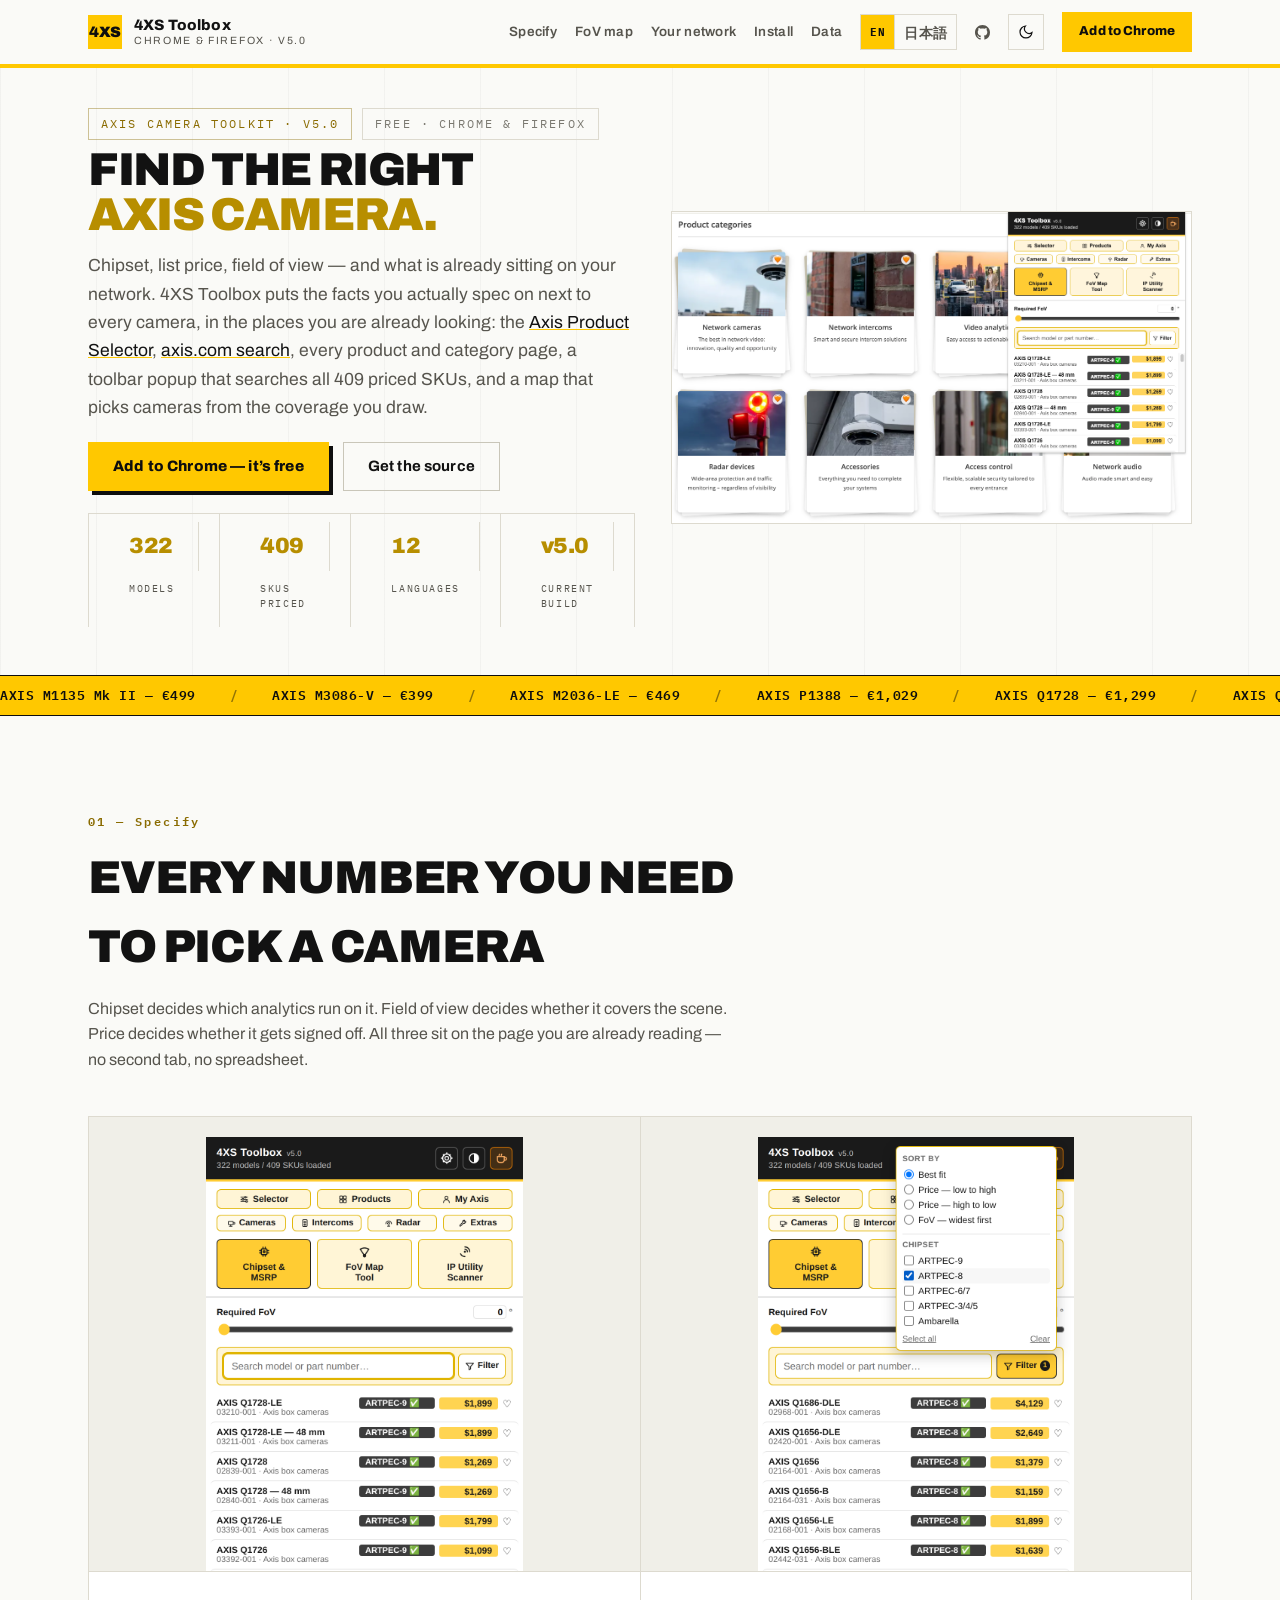
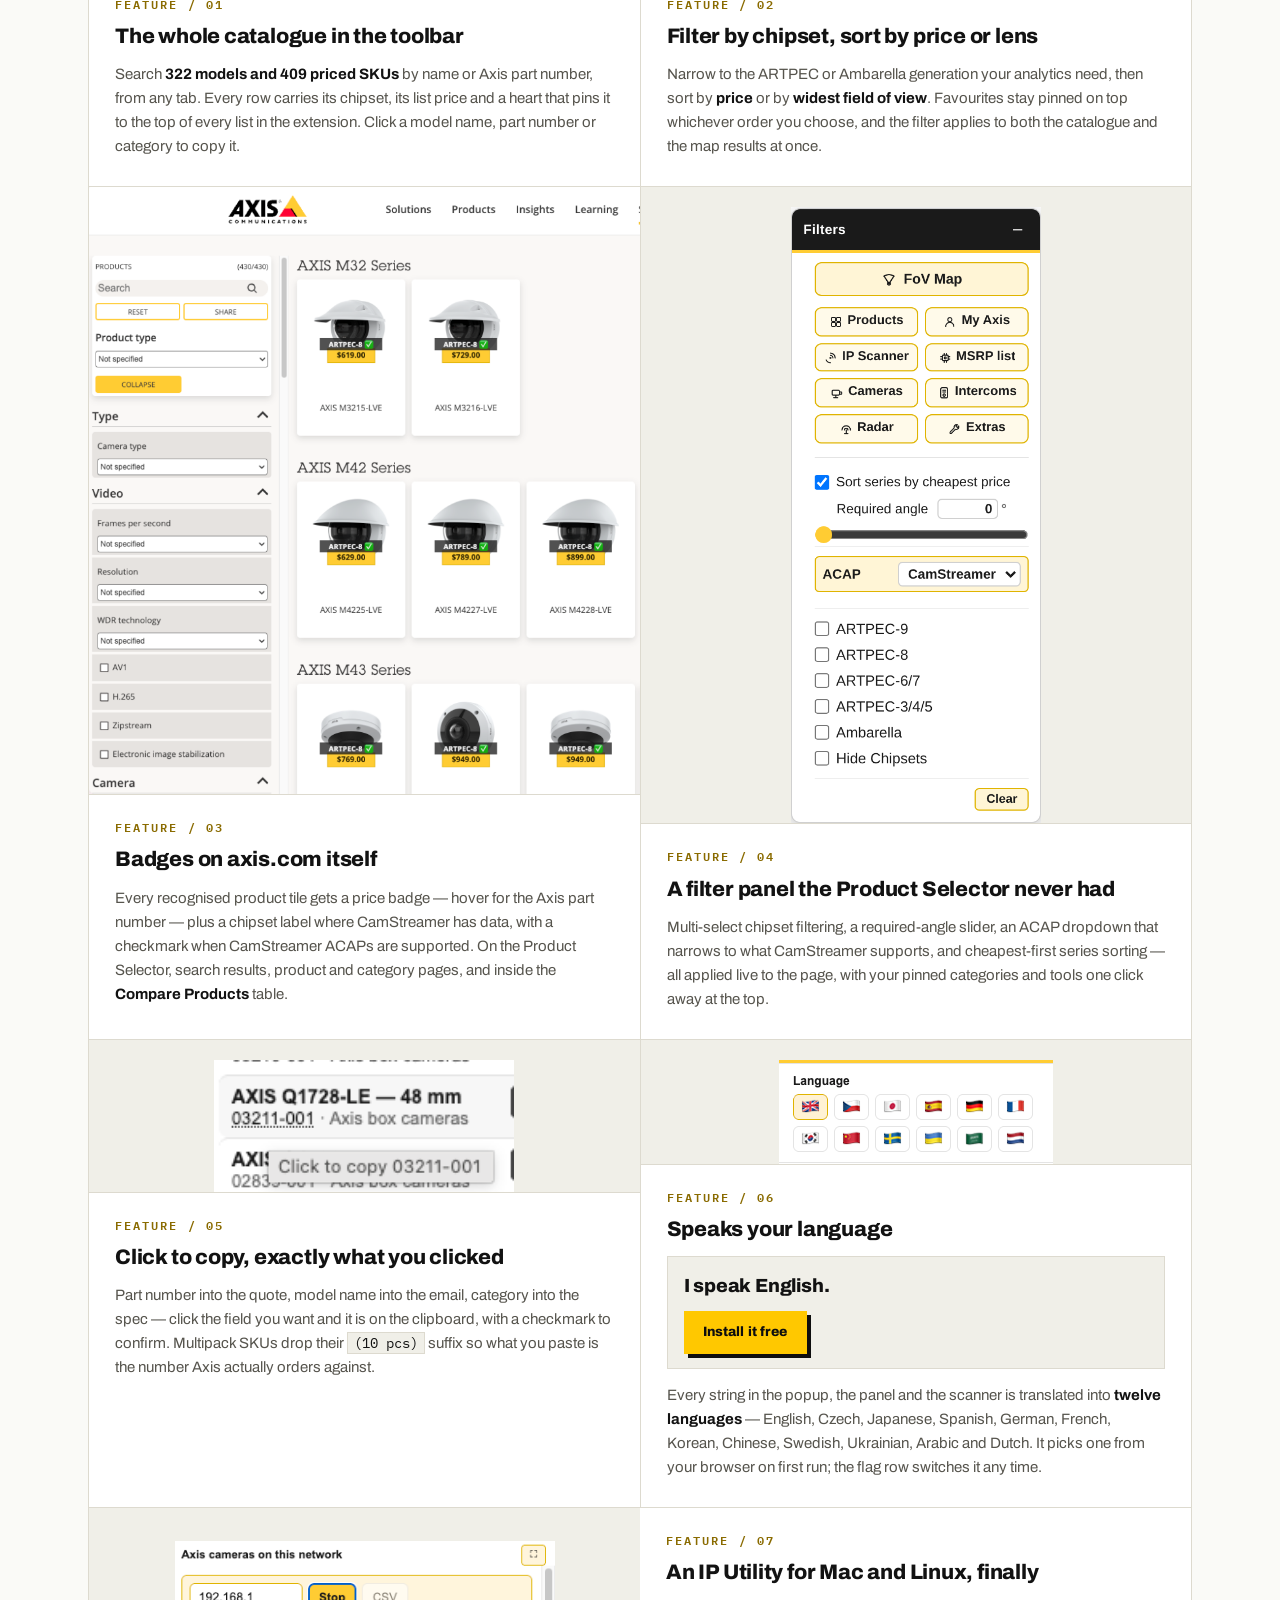
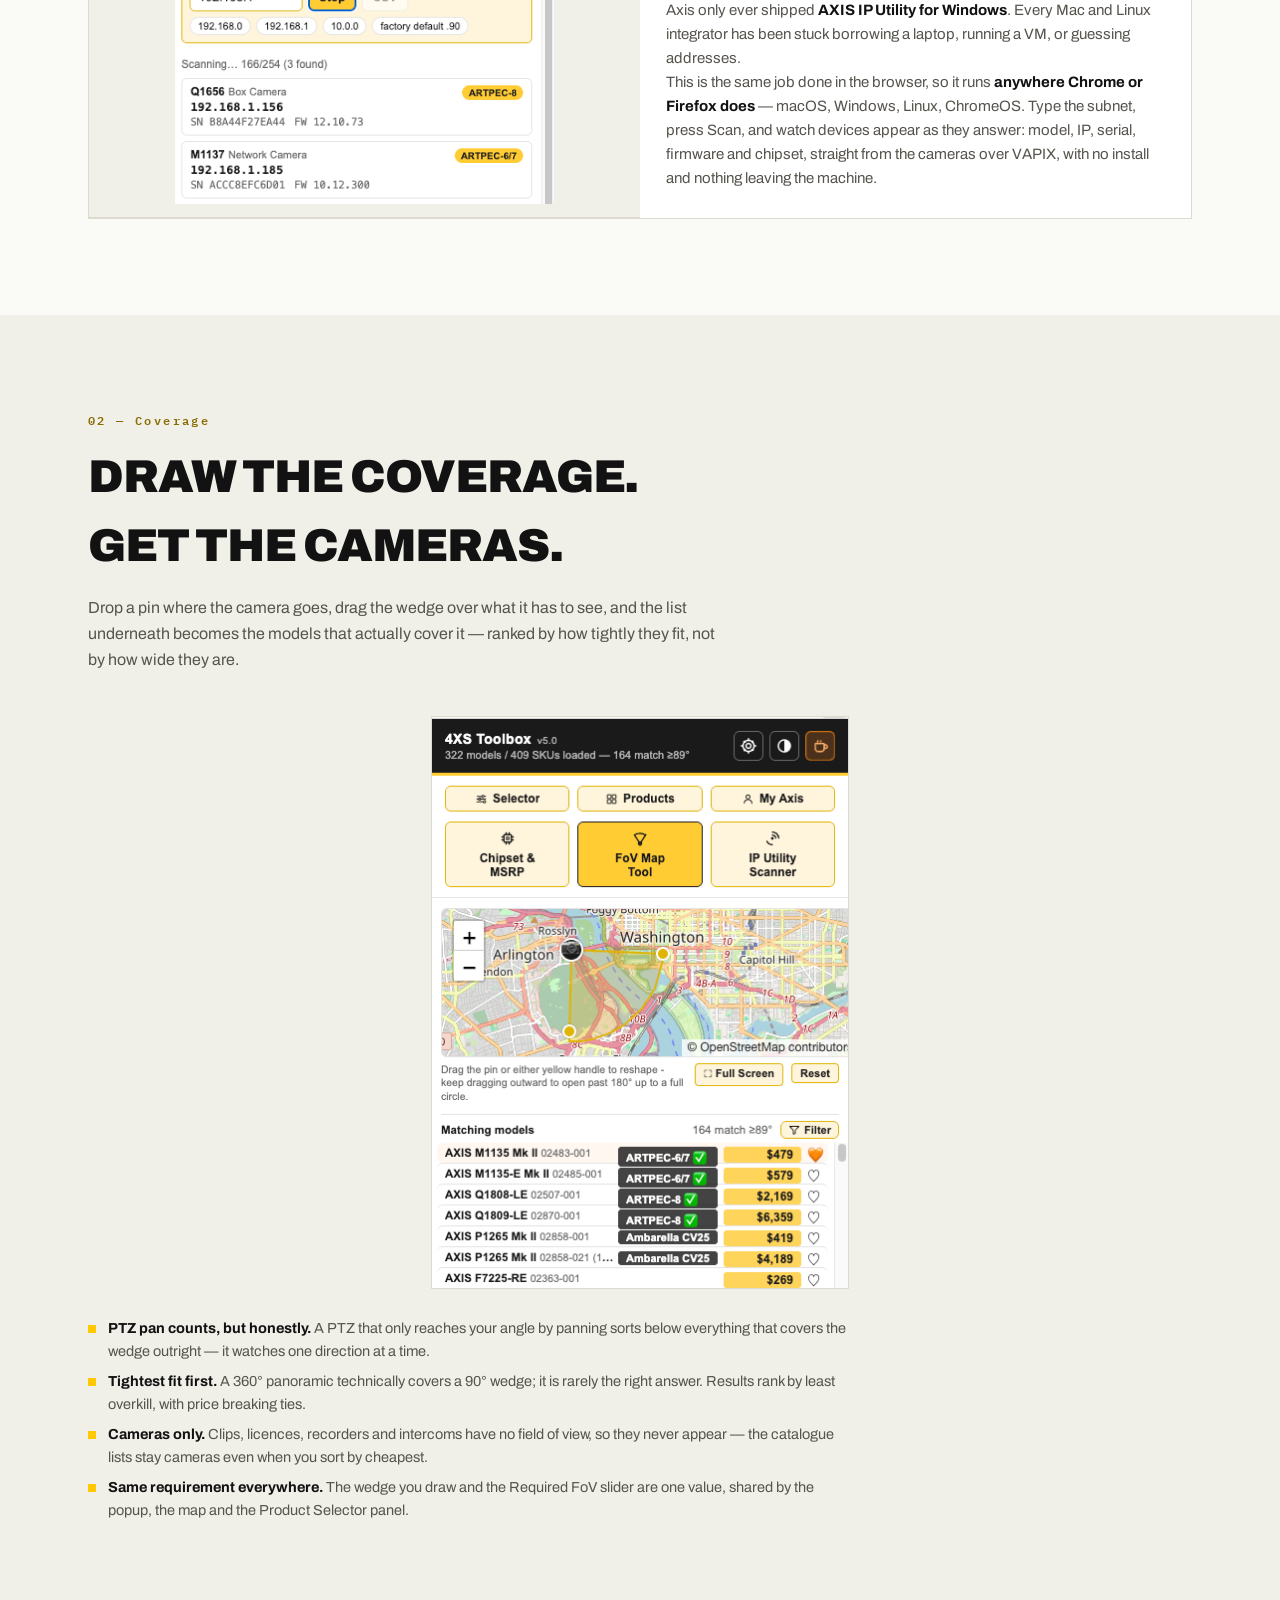
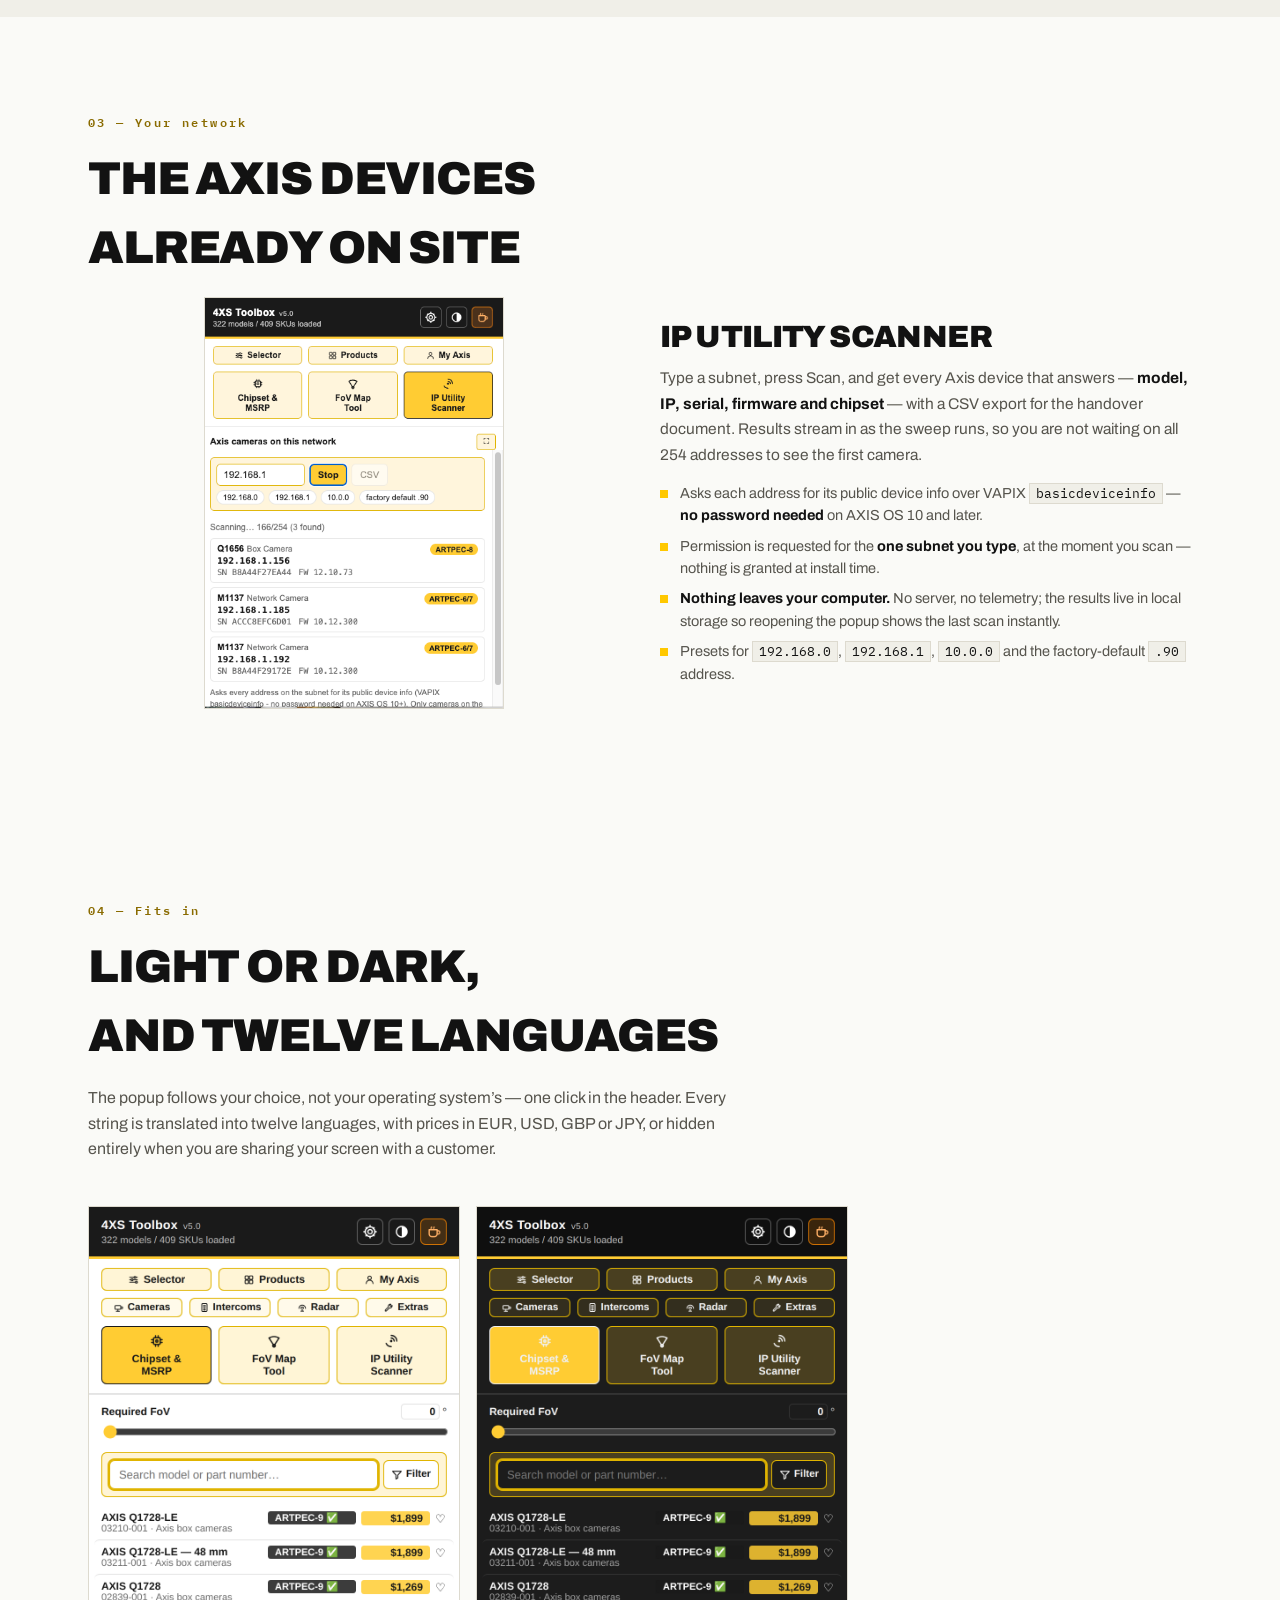
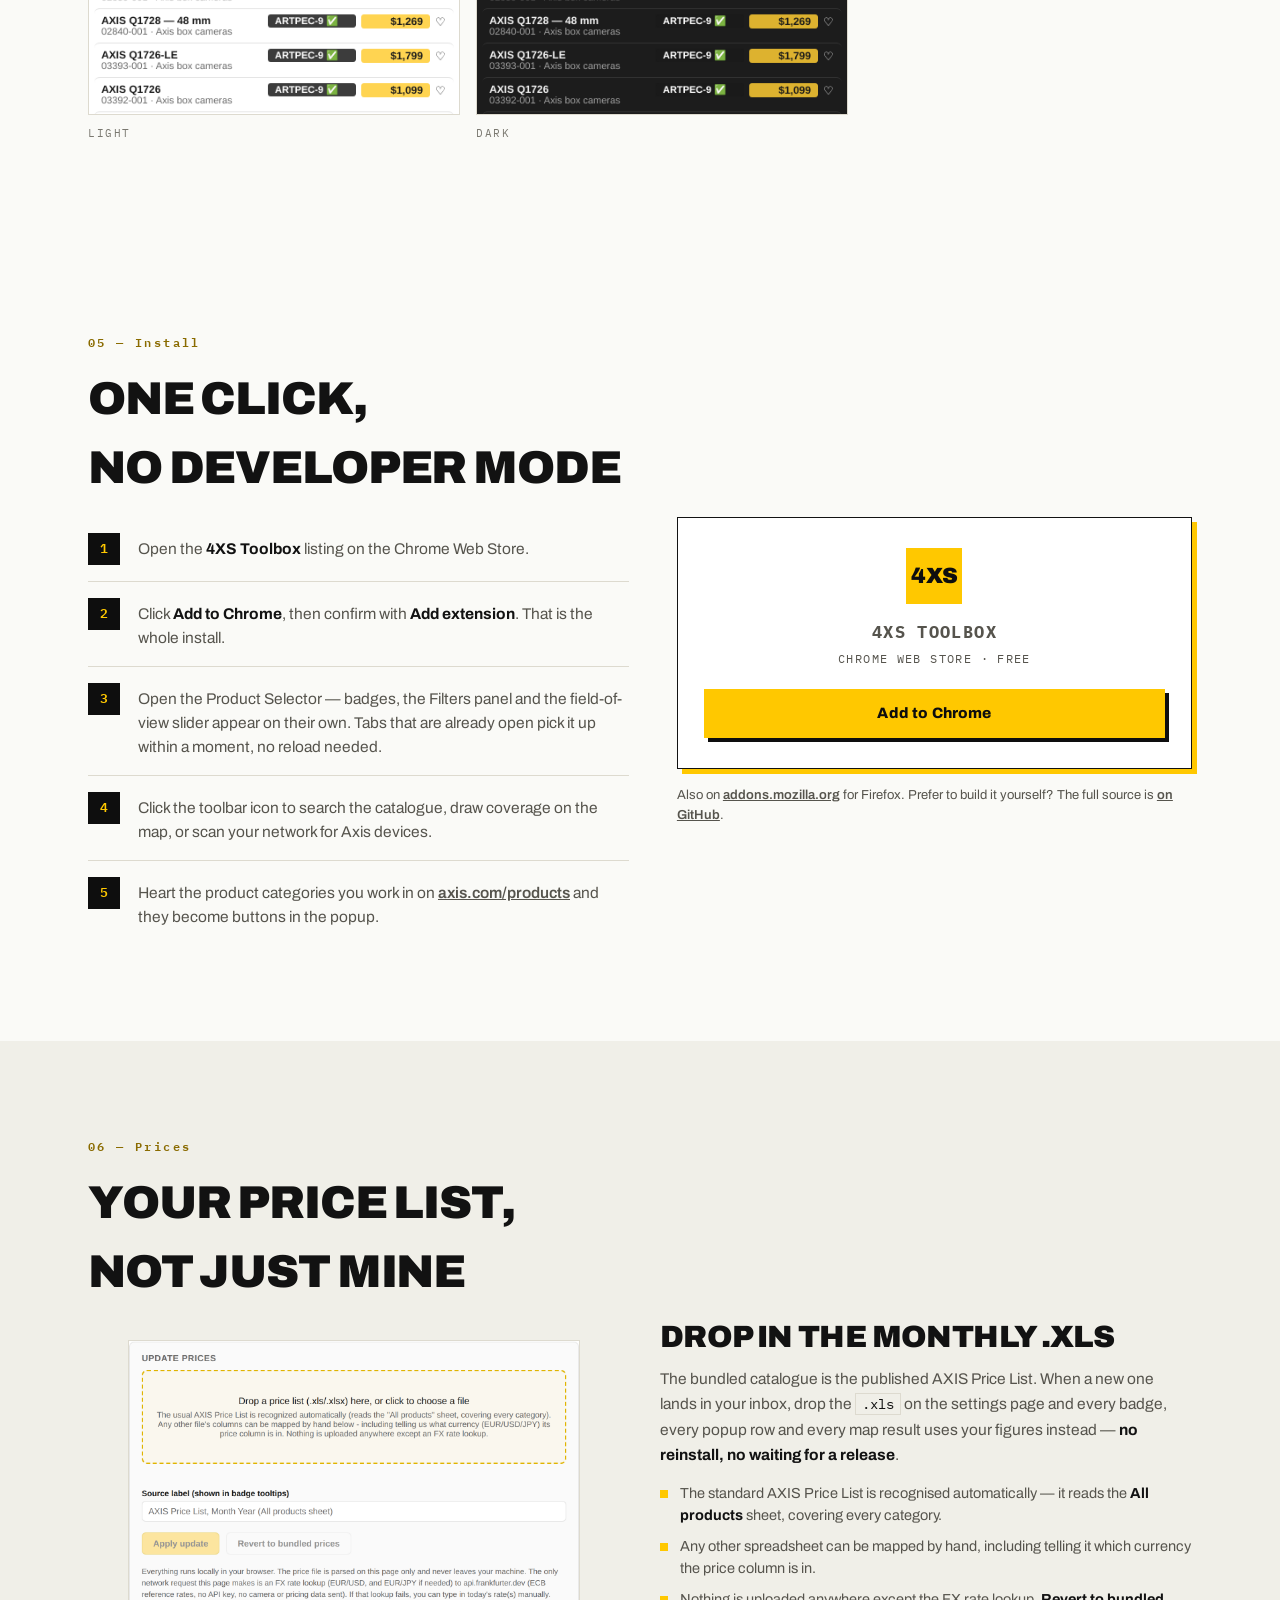
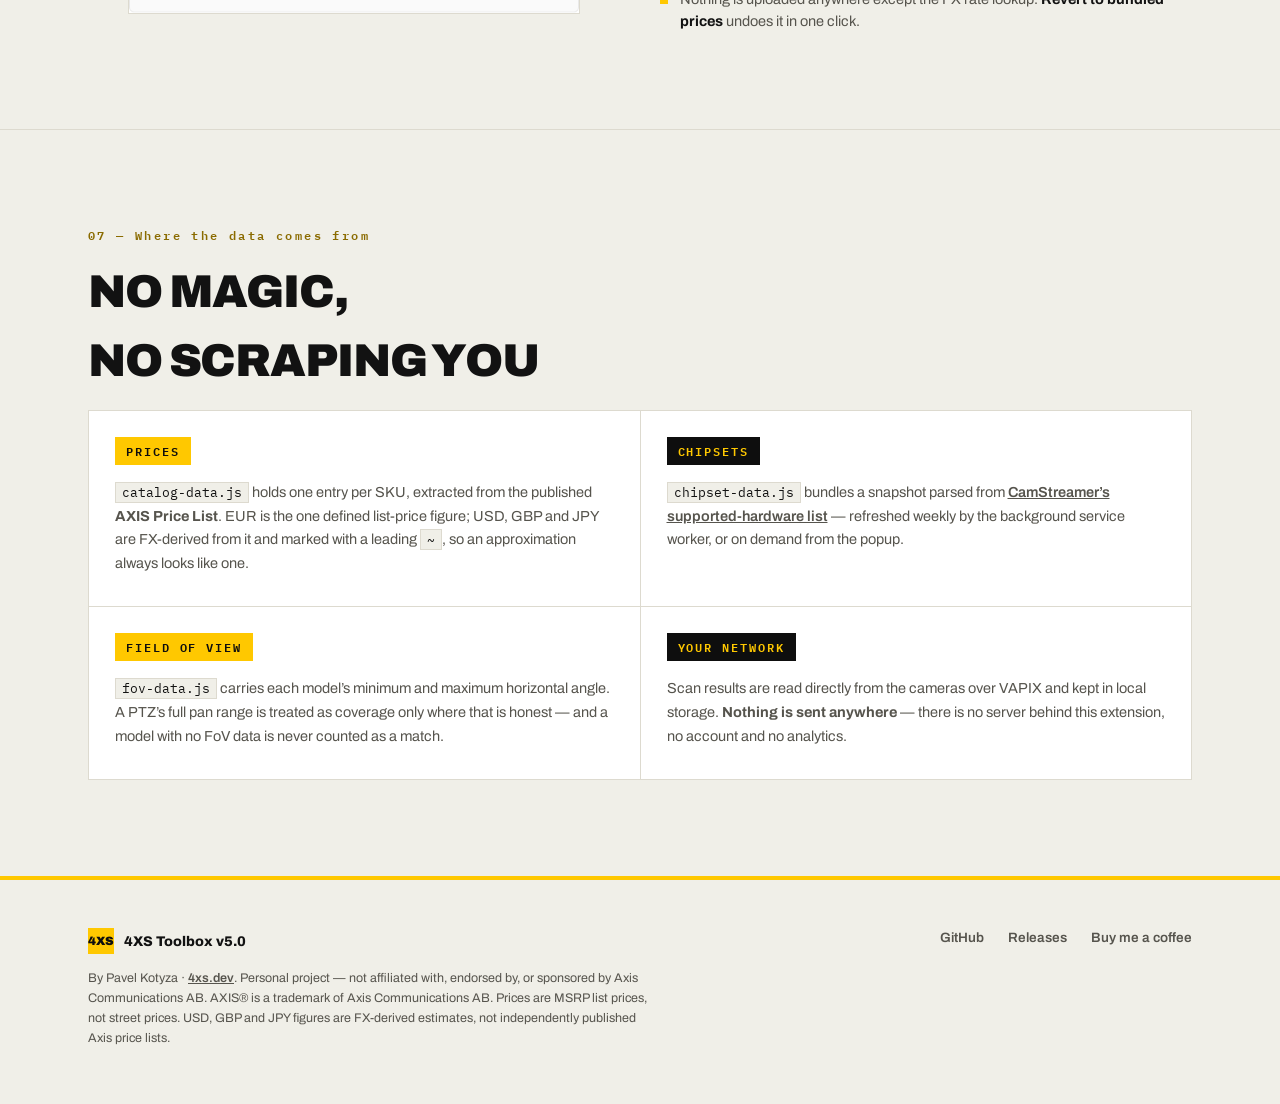
==== docs/index.html @ dfb36454 "4XS Toolbox v5.0 — extension source and GitHub Pages site Complete revamp; supersedes the Axis-MSRP-" ====
<!DOCTYPE html>
<html lang="en">
<head>
<meta charset="UTF-8">
<meta name="viewport" content="width=device-width, initial-scale=1.0">
<title>4XS Toolbox — find the right Axis camera</title>
<meta name="description" content="4XS Toolbox puts chipset, list price and field of view next to every Axis camera — on the Product Selector, axis.com search and product pages. Plus a map tool that picks cameras from the coverage you draw, a scanner that finds the Axis devices already on your network, and pinned shortcuts to the categories you work in. Chrome and Firefox, free.">
<link rel="alternate" hreflang="en" href="index.html">
<link rel="alternate" hreflang="ja" href="index.ja.html">
<script>
  // Applied synchronously, before first paint, so the page never flashes the
  // wrong theme on load. Mirrors the extension's own light/dark toggle:
  // remembers the visitor's choice, otherwise follows the OS preference.
  (function () {
    var KEY = "axis-overlay-docs-theme";
    var stored = null;
    try { stored = localStorage.getItem(KEY); } catch (e) {}
    var theme = stored || (window.matchMedia && window.matchMedia("(prefers-color-scheme: dark)").matches ? "dark" : "light");
    document.documentElement.setAttribute("data-theme", theme);
  })();
</script>
<link rel="preconnect" href="https://fonts.googleapis.com">
<link rel="preconnect" href="https://fonts.gstatic.com" crossorigin>
<link href="https://fonts.googleapis.com/css2?family=Archivo:wght@400;500;600;700;800;900&family=IBM+Plex+Mono:wght@400;500;600&display=swap" rel="stylesheet">
<style>
  :root {
    --yellow: #FFC800;
    --yellow-deep: #B78E00;
    --void-fixed: #0E0E0E; /* always-dark text/border for elements sitting directly on the yellow accent (brand mark, ticker, step numbers) - constant across both themes so the brand mark reads the same either way */

    /* Light theme (default) */
    --bg: #FAFAF7;
    --bg-alt: #F0EFE8;
    --surface: #FFFFFF;
    --ink: #121212;
    --mute: #56544D;
    --mute-2: #7A7870;
    --border: #DDDACF;
    --border-strong: #C9C6B9;
    --eyebrow: #8A6B00;
    --grid-tint: rgba(18, 18, 18, 0.035);
  }

  html[data-theme="dark"] {
    --bg: #0E0E0E;
    --bg-alt: #1A1A1A;
    --surface: #1E1E1E;
    --ink: #F4F3EE;
    --mute: #B9B8B2;
    --mute-2: #9B9B9B;
    --border: #2C2C2C;
    --border-strong: #454545;
    --eyebrow: #FFC800;
    --grid-tint: rgba(244, 243, 238, 0.045);
  }

  * { box-sizing: border-box; }
  html { scroll-behavior: smooth; }
  body {
    margin: 0;
    background: var(--bg);
    color: var(--ink);
    font-family: 'Archivo', Helvetica, Arial, sans-serif;
    -webkit-font-smoothing: antialiased;
    line-height: 1.5;
    transition: background 0.15s ease, color 0.15s ease;
  }
  a { color: inherit; }
  img { max-width: 100%; display: block; }
  code {
    font-family: 'IBM Plex Mono', monospace;
    background: var(--bg-alt);
    border: 1px solid var(--border);
    padding: 1px 6px;
    font-size: 0.9em;
    color: var(--ink);
  }
  ::selection { background: var(--yellow); color: var(--void-fixed); }
  .wrap { max-width: 1160px; margin: 0 auto; padding: 0 28px; }
  .mono { font-family: 'IBM Plex Mono', monospace; }

  /* ---------- Buttons ---------- */
  .btn {
    display: inline-flex; align-items: center; gap: 10px;
    text-decoration: none;
    font-weight: 800;
    font-size: 15px;
    padding: 12px 24px;
    letter-spacing: 0.01em;
    border: 1px solid transparent;
  }
  .btn svg { width: 16px; height: 16px; fill: currentColor; }
  .btn-primary { background: var(--yellow); color: var(--void-fixed); box-shadow: 4px 4px 0 var(--void-fixed); transition: transform 0.1s ease, box-shadow 0.1s ease; }
  .btn-primary:hover { transform: translate(2px, 2px); box-shadow: 2px 2px 0 var(--void-fixed); }
  .btn-ghost { background: transparent; color: var(--ink); border-color: var(--border-strong); font-weight: 700; }
  .btn-ghost:hover { border-color: var(--yellow); color: var(--yellow-deep); }
  html[data-theme="dark"] .btn-ghost:hover { color: var(--yellow); }
  .btn-nav { background: var(--yellow); color: var(--void-fixed); font-weight: 800; font-size: 13px; padding: 9px 16px; }
  .btn-nav:hover { background: #fff; }

  /* ---------- Theme toggle ---------- */
  .theme-toggle {
    width: 36px; height: 36px; flex: none;
    display: flex; align-items: center; justify-content: center;
    background: transparent; border: 1px solid var(--border); color: var(--ink);
    cursor: pointer; padding: 0;
  }
  .theme-toggle:hover { border-color: var(--yellow); color: var(--yellow-deep); }
  html[data-theme="dark"] .theme-toggle:hover { color: var(--yellow); }
  .theme-toggle svg { width: 16px; height: 16px; fill: none; stroke: currentColor; stroke-width: 1.8; }
  .theme-toggle .icon-sun { display: none; }
  .theme-toggle .icon-moon { display: block; }
  html[data-theme="dark"] .theme-toggle .icon-sun { display: block; }
  html[data-theme="dark"] .theme-toggle .icon-moon { display: none; }

  /* ---------- Language switch ---------- */
  .lang-switch {
    display: flex; align-items: center; flex: none;
    border: 1px solid var(--border);
    font-family: 'IBM Plex Mono', monospace;
    font-size: 11px; font-weight: 600; letter-spacing: 0.06em;
  }
  .lang-switch a, .lang-switch span {
    display: flex; align-items: center; justify-content: center;
    height: 34px; padding: 0 9px;
    text-decoration: none; color: var(--mute);
  }
  .lang-switch a:hover { color: var(--yellow-deep); }
  html[data-theme="dark"] .lang-switch a:hover { color: var(--yellow); }
  .lang-switch .is-current { background: var(--yellow); color: var(--void-fixed); font-weight: 700; }
  .lang-switch .lang-sep { padding: 0; width: 1px; height: 34px; background: var(--border); }

  /* ---------- Nav ---------- */
  header {
    position: sticky; top: 0; z-index: 60;
    background: var(--bg);
    border-bottom: 4px solid var(--yellow);
    transition: background 0.15s ease;
  }
  .nav-inner {
    height: 64px;
    display: flex; align-items: center; justify-content: space-between; gap: 20px;
  }
  .brand { display: flex; align-items: center; gap: 12px; text-decoration: none; }
  .brand-mark {
    width: 34px; height: 34px; flex: none;
    background: var(--yellow);
    display: flex; align-items: center; justify-content: center;
    font-weight: 900; font-size: 15px; color: var(--void-fixed); letter-spacing: -0.02em;
  }
  .brand-text { display: flex; flex-direction: column; line-height: 1.15; }
  .brand-text .t1 { color: var(--ink); font-weight: 800; font-size: 15px; letter-spacing: 0.01em; }
  .brand-text .t2 { color: var(--mute); font-size: 10.5px; letter-spacing: 0.16em; text-transform: uppercase; }
  .nav-links { display: flex; align-items: center; gap: 18px; }
  .nav-links a:not(.btn-nav) { color: var(--mute); text-decoration: none; font-size: 13.5px; font-weight: 600; letter-spacing: 0.02em; }
  .nav-links a:not(.btn-nav):hover { color: var(--yellow-deep); }
  html[data-theme="dark"] .nav-links a:not(.btn-nav):hover { color: var(--yellow); }
  .icon-github { width: 15px; height: 15px; fill: currentColor; }
  .icon-github-link { color: var(--mute); display: flex; }
  .icon-github-link:hover { color: var(--yellow-deep); }
  html[data-theme="dark"] .icon-github-link:hover { color: var(--yellow); }

  /* ---------- Hero ---------- */
  .hero {
    background: var(--bg); color: var(--ink);
    padding: 40px 28px 48px;
    position: relative; overflow: hidden;
    transition: background 0.15s ease;
  }
  .hero::before {
    content: ""; position: absolute; inset: 0; pointer-events: none;
    background-image: repeating-linear-gradient(90deg, var(--grid-tint) 0, var(--grid-tint) 1px, transparent 1px, transparent 96px);
  }
  .hero .wrap { position: relative; }
  .hero-grid { display: grid; grid-template-columns: 1.05fr 1fr; gap: 36px; align-items: center; }
  .hero-copy { min-width: 0; }
  .tag-row { display: flex; flex-wrap: wrap; align-items: center; gap: 10px; margin-bottom: 8px; }
  .tag {
    font-family: 'IBM Plex Mono', monospace; font-size: 12px; letter-spacing: 0.18em; text-transform: uppercase;
    padding: 6px 12px; border: 1px solid var(--border); color: var(--mute-2);
  }
  .tag-accent { color: var(--eyebrow); border-color: rgba(138,107,0,0.4); }
  html[data-theme="dark"] .tag-accent { color: var(--yellow); border-color: rgba(255,200,0,0.45); }
  .hero h1 {
    margin: 0 0 14px; font-weight: 900; letter-spacing: -0.03em; line-height: 0.98;
    font-size: clamp(28px, 3.6vw, 54px); max-width: 560px; text-transform: uppercase;
  }
  .hero h1 span { color: var(--yellow-deep); }
  /* A trailing card that would otherwise leave a hole in the two-column grid
     spans the full width instead, laid out side-by-side. */
  .feature-card.card-wide {
    grid-column: 1 / -1;
    display: grid; grid-template-columns: 1fr 1fr; align-items: center;
  }
  .feature-card.card-wide .feature-figure { height: 100%; display: flex; align-items: center; justify-content: center; }
  @media (max-width: 860px) {
    .feature-card.card-wide { grid-template-columns: 1fr; }
  }
  /* Both hero lines are spans now (so the script can swap them per language),
     but only the second one is the yellow one. */
  .hero h1 #hero-h1a { color: var(--ink); }
  html[data-theme="dark"] .hero h1 span { color: var(--yellow); }
  /* Larger than the original 15.5px so the hero copy fills the left column
     next to a tall screenshot. The width cap is lifted to the column width
     (~547px), which at this size is around 60 characters per line - still
     inside the comfortable 45-75 range for reading. */
  .hero .sub { margin: 0 0 20px; max-width: 100%; font-size: 17.5px; line-height: 1.62; color: var(--mute); }
  .hero .sub a { color: var(--ink); text-decoration-color: var(--yellow); }
  .cta-row { display: flex; flex-wrap: wrap; gap: 14px; margin-bottom: 22px; }
  .stat-strip {
    display: grid; grid-template-columns: repeat(4, 1fr);
    border: 1px solid var(--border); border-bottom: none;
    max-width: 760px;
  }
  .stat-strip div { padding: 8px 20px; border-right: 1px solid var(--border); }
  .stat-strip div:last-child { border-right: none; }
  .stat-num { font-weight: 900; font-size: 22px; color: var(--yellow-deep); letter-spacing: -0.02em; }
  html[data-theme="dark"] .stat-num { color: var(--yellow); }
  .stat-label { font-family: 'IBM Plex Mono', monospace; font-size: 10px; letter-spacing: 0.16em; text-transform: uppercase; color: var(--mute); margin-top: 2px; }
  .hero-shot { margin: 0; border: 1px solid var(--border); background: var(--bg-alt); width: 100%; }
  .hero-shot img { width: 100%; height: auto; }

  /* ---------- Ticker ---------- */
  .ticker {
    background: var(--yellow); border-top: 1px solid var(--void-fixed); border-bottom: 1px solid var(--void-fixed);
    overflow: hidden; padding: 10px 0;
  }
  .ticker-track {
    display: flex; gap: 34px; white-space: nowrap;
    font-family: 'IBM Plex Mono', monospace; font-size: 12.5px; font-weight: 600; color: var(--void-fixed); letter-spacing: 0.04em;
    width: max-content;
    animation: ticker-scroll 32s linear infinite;
  }
  .ticker:hover .ticker-track { animation-play-state: paused; }
  .ticker-track span { flex: none; }
  .ticker-track .sep { opacity: 0.45; }
  @keyframes ticker-scroll { from { transform: translateX(0); } to { transform: translateX(-50%); } }

  /* ---------- Section heading ---------- */
  .eyebrow-row { display: flex; align-items: baseline; gap: 18px; margin-bottom: 14px; }
  .eyebrow { font-family: 'IBM Plex Mono', monospace; font-size: 12px; letter-spacing: 0.2em; font-weight: 600; color: var(--eyebrow); }
  html[data-theme="dark"] .eyebrow { color: var(--yellow); }
  .rule { flex: 1; height: 1px; background: var(--border); }
  .section-title { margin: 0 0 14px; font-weight: 900; letter-spacing: -0.025em; text-transform: uppercase; font-size: clamp(28px, 3.6vw, 46px); }
  .section-sub { margin: 0 0 44px; max-width: 640px; font-size: 16px; line-height: 1.6; color: var(--mute); }

  section { padding: 96px 28px; transition: background 0.15s ease; }

  /* ---------- Features ---------- */
  .features { background: var(--bg); }
  .feature-grid {
    display: grid; grid-template-columns: repeat(2, 1fr); gap: 1px;
    background: var(--border); border: 1px solid var(--border);
  }
  .feature-card { background: var(--surface); border: none; box-shadow: none; display: flex; flex-direction: column; }
  .feature-figure { margin: 0; border-bottom: 1px solid var(--border); }
  .feature-figure-inset { background: var(--bg-alt); display: flex; justify-content: center; padding: 20px 20px 0; }
  .feature-body { padding: 24px 26px 28px; }
  .feature-kicker { font-family: 'IBM Plex Mono', monospace; font-size: 11.5px; letter-spacing: 0.18em; color: var(--eyebrow); font-weight: 600; margin-bottom: 8px; }
  html[data-theme="dark"] .feature-kicker { color: var(--yellow); }
  .feature-body h3 { margin: 0 0 10px; font-weight: 800; font-size: 21px; letter-spacing: -0.01em; }
  .feature-body p { margin: 0; color: var(--mute); font-size: 15px; line-height: 1.6; }
  .feature-body strong { color: var(--ink); }

  /* ---------- Sorting (live, checkbox-driven demo) ---------- */
  .fovmap { background: var(--bg-alt); }
  .fovmap-shot { margin: 32px 0 36px; border: 1px solid var(--border); background: var(--bg); box-shadow: none; }
  .fovmap .updates-list { max-width: 900px; }
  .sorting { background: var(--bg); }

  /* A real checkbox (not a decorative one) drives everything below it via
     the CSS :checked + general-sibling combinator - no JS needed, and it
     behaves like an actual checkbox (click, keyboard, screen reader) rather
     than a fake button pretending to be one. */
  .sort-toggle-row { display: flex; align-items: center; gap: 12px; margin-bottom: 26px; }
  .sort-checkbox {
    appearance: none; -webkit-appearance: none;
    width: 18px; height: 18px; flex: none;
    border: 1px solid var(--mute-2);
    background: var(--surface);
    margin: 0; position: relative; cursor: pointer;
  }
  .sort-checkbox:checked { background: var(--ink); border-color: var(--ink); }
  .sort-checkbox:checked::after {
    content: ""; position: absolute; left: 5px; top: 2px;
    width: 5px; height: 9px;
    border: solid var(--yellow); border-width: 0 2px 2px 0;
    transform: rotate(45deg);
  }
  .sort-toggle-label {
    font-size: 15px; font-weight: 700; cursor: pointer; user-select: none;
  }
  .try-live-tag {
    font-family: 'IBM Plex Mono', monospace; font-size: 10.5px; letter-spacing: 0.14em;
    color: var(--eyebrow); background: rgba(138,107,0,0.12);
    padding: 3px 9px; margin-left: 2px;
  }
  html[data-theme="dark"] .try-live-tag { color: var(--yellow); background: rgba(255,200,0,0.12); }

  .compare-live { position: relative; border: 1px solid var(--border); background: var(--surface); }
  .compare-live img { width: 100%; height: auto; display: block; }
  .compare-live .shot-on { position: absolute; inset: 0; opacity: 0; transition: opacity 0.2s ease; }
  .compare-live .shot-off { position: relative; opacity: 1; transition: opacity 0.2s ease; }
  .sort-checkbox:checked ~ .compare-live .shot-off { opacity: 0; }
  .sort-checkbox:checked ~ .compare-live .shot-on { opacity: 1; }

  .live-caption { margin: 14px 0 0; font-size: 14px; color: var(--mute); }
  .live-caption .caption-off { display: flex; align-items: center; gap: 10px; }
  .live-caption .caption-on { display: none; align-items: center; gap: 10px; }
  .sort-checkbox:checked ~ .live-caption .caption-off { display: none; }
  .sort-checkbox:checked ~ .live-caption .caption-on { display: flex; }
  .state-tag { font-family: 'IBM Plex Mono', monospace; font-size: 11px; letter-spacing: 0.14em; padding: 4px 10px; flex: none; }
  .state-tag.off { background: var(--border); color: var(--ink); }
  .state-tag.on { background: var(--yellow); color: var(--void-fixed); font-weight: 600; }

  /* ---------- Updates ---------- */
  .updates { background: var(--bg-alt); }
  .updates-grid { display: grid; grid-template-columns: 1fr 1.05fr; gap: 48px; align-items: center; }
  .updates-shot { margin: 0; border: 1px solid var(--border); background: var(--bg-alt); box-shadow: none; }
  .updates-list { list-style: none; margin: 0; padding: 0; display: flex; flex-direction: column; gap: 16px; }
  .updates-list li { font-size: 15px; line-height: 1.6; color: var(--mute); }
  .updates-list strong { color: var(--ink); }

  /* ---------- Install ---------- */
  .install { background: var(--bg); }
  .install-grid { display: grid; grid-template-columns: 1.05fr 1fr; gap: 48px; align-items: start; }
  .steps { list-style: none; margin: 0; padding: 0; display: flex; flex-direction: column; }
  .steps li { display: flex; gap: 18px; padding: 16px 0; border-bottom: 1px solid var(--border); }
  .steps li:last-child { border-bottom: none; }
  .step-num {
    flex: none; width: 32px; height: 32px; background: var(--void-fixed); color: var(--yellow);
    display: flex; align-items: center; justify-content: center;
    font-family: 'IBM Plex Mono', monospace; font-weight: 600; font-size: 13px;
  }
  .step-text { font-size: 15.5px; line-height: 1.55; color: var(--mute); padding-top: 4px; }
  .step-text strong { color: var(--ink); }
  .step-text a { font-weight: 600; }
  .install-shot { margin: 0; border: 1px solid var(--border); background: var(--bg-alt); box-shadow: none; }
  .install-cta {
    background: var(--surface); border: 1px solid var(--ink);
    box-shadow: 5px 5px 0 var(--yellow);
    padding: 30px 26px; text-align: center;
  }
  .install-cta-mark {
    width: 56px; height: 56px; margin: 0 auto 16px;
    background: var(--yellow); color: var(--void-fixed);
    display: flex; align-items: center; justify-content: center;
    font-weight: 900; font-size: 22px; letter-spacing: -0.02em;
  }
  .install-cta-name { font-weight: 800; font-size: 16.5px; margin-bottom: 5px; }
  .install-cta-meta {
    font-family: 'IBM Plex Mono', monospace; font-size: 11.5px; letter-spacing: 0.12em;
    text-transform: uppercase; color: var(--mute); margin-bottom: 22px;
  }
  .install-cta .btn { width: 100%; justify-content: center; }
  .install-cta-note { font-size: 13px; line-height: 1.55; color: var(--mute); margin: 16px 0 0; }

  /* ---------- Sources ---------- */
  .sources { background: var(--bg-alt); border-top: 1px solid var(--border); }
  .sources-grid {
    display: grid; grid-template-columns: repeat(2, 1fr); gap: 1px;
    background: var(--border); border: 1px solid var(--border);
  }
  .source-card { background: var(--surface); border: none; padding: 26px 26px 30px; }
  .source-tag { font-family: 'IBM Plex Mono', monospace; font-size: 12px; letter-spacing: 0.16em; display: inline-block; padding: 5px 11px; font-weight: 600; margin-bottom: 16px; }
  .source-tag.light { background: var(--yellow); color: var(--void-fixed); }
  .source-tag.dark { background: var(--void-fixed); color: var(--yellow); }
  .source-card p { margin: 0; color: var(--mute); font-size: 14.5px; line-height: 1.65; }
  .source-card a { font-weight: 600; }

  /* ---------- Footer ---------- */
  footer { background: var(--bg-alt); color: var(--mute); padding: 48px 28px 56px; border-top: 4px solid var(--yellow); }
  .footer-inner { display: flex; flex-wrap: wrap; justify-content: space-between; align-items: flex-start; gap: 24px; }
  .footer-brand { max-width: 560px; }
  .footer-brand-row { display: flex; align-items: center; gap: 10px; margin-bottom: 14px; }
  .footer-mark { width: 26px; height: 26px; background: var(--yellow); display: flex; align-items: center; justify-content: center; font-weight: 900; font-size: 12px; color: var(--void-fixed); }
  .footer-brand-row span.name { color: var(--ink); font-weight: 800; font-size: 14px; }
  .footer-brand p { margin: 0; font-size: 12.5px; line-height: 1.6; }
  .footer-links { display: flex; gap: 24px; font-size: 13.5px; font-weight: 600; }
  .footer-links a { color: var(--mute); text-decoration: none; }
  .footer-links a:hover { color: var(--yellow-deep); }
  html[data-theme="dark"] .footer-links a:hover { color: var(--yellow); }

  @media (max-width: 860px) {
    .install-grid, .feature-grid, .sources-grid, .updates-grid { grid-template-columns: 1fr; }
    .hero-grid { grid-template-columns: 1fr; gap: 28px; }
    .hero h1, .hero .sub { max-width: 100%; }
    .stat-strip { grid-template-columns: repeat(2, 1fr); max-width: 100%; }
    .stat-strip div:nth-child(2) { border-right: none; }
  }
  @media (max-width: 640px) {
    .hero { padding-top: 28px; }
    .nav-links a:not(.btn-nav):not(.icon-github-link) { display: none; }
    section { padding: 64px 20px; }
  }

  /* ---------- v5.0 additions ---------- */
  .shot-pair { display: grid; grid-template-columns: 1fr 1fr; gap: 16px; align-items: start; }
  .shot-pair figure { margin: 0; }
  .shot-pair img { border: 1px solid var(--border); }
  .shot-pair figcaption {
    font-family: 'IBM Plex Mono', monospace; font-size: 11px; letter-spacing: 0.14em;
    text-transform: uppercase; color: var(--mute-2); padding-top: 10px;
  }
  .tool-row { display: grid; grid-template-columns: 1fr 1fr; gap: 40px; align-items: center; }
  .tool-row.flip > :first-child { order: 2; }
  .tool-row img { border: 1px solid var(--border); }
  .tool-copy h3 {
    margin: 0 0 12px; font-size: clamp(22px, 2.4vw, 32px); font-weight: 900;
    letter-spacing: -0.02em; text-transform: uppercase; line-height: 1.05;
  }
  .tool-copy p { margin: 0 0 14px; color: var(--mute); font-size: 15.5px; line-height: 1.65; }
  .tool-copy p:last-child { margin-bottom: 0; }
  .tool-copy strong { color: var(--ink); font-weight: 700; }
  .spec-list { list-style: none; margin: 0; padding: 0; display: grid; gap: 8px; }
  .spec-list li {
    padding-left: 20px; position: relative; color: var(--mute);
    font-size: 14.5px; line-height: 1.55;
  }
  .spec-list li::before {
    content: ""; position: absolute; left: 0; top: 8px;
    width: 8px; height: 8px; background: var(--yellow);
  }
  .spec-list strong { color: var(--ink); font-weight: 700; }
  .narrow-shot { max-width: 300px; margin: 0 auto; }
  @media (max-width: 860px) {
    .tool-row, .shot-pair { grid-template-columns: 1fr; gap: 24px; }
    .tool-row.flip > :first-child { order: 0; }
  }
  .lang-hello {
    margin: 0 0 14px; padding: 14px 16px;
    border: 1px solid var(--border); background: var(--bg-alt);
  }
  .lang-hello .hello-line {
    margin: 0 0 10px; font-size: 19px; font-weight: 800; letter-spacing: -0.01em; color: var(--ink);
  }
  .lang-hello .btn { font-size: 13.5px; padding: 10px 18px; }
  .lang-hello[dir="rtl"] { text-align: right; }
  .lang-flags { max-width: 274px; }
  @media (max-width: 640px) {
    /* The brand's second line ("Chrome & Firefox · v5.0") is long enough to
       wrap into the nav controls on a phone - the name alone is enough there. */
    .brand-text .t2 { display: none; }
    /* Let the brand name ellipsize rather than letting a longer localized
       CTA label ("Chrome に追加") push the nav past the viewport. */
    .brand, .brand-text { min-width: 0; }
    .brand-text .t1 { font-size: 14px; white-space: nowrap; overflow: hidden; text-overflow: ellipsis; }
    .nav-inner { gap: 10px; }
    .btn-nav { padding: 8px 12px; font-size: 12px; }
    .shot-pair { gap: 20px; }
  }
</style>
</head>
<body>

<header>
  <div class="wrap nav-inner">
    <a class="brand" href="#top">
      <span class="brand-mark">4XS</span>
      <span class="brand-text">
        <span class="t1">4XS Toolbox</span>
        <span class="t2">Chrome &amp; Firefox · v5.0</span>
      </span>
    </a>
    <nav class="nav-links">
      <a href="#specify">Specify</a>
      <a href="#fovmap">FoV map</a>
      <a href="#network">Your network</a>
      <a href="#install">Install</a>
      <a href="#sources">Data</a>
      <span class="lang-switch">
        <span class="is-current">EN</span>
        <span class="lang-sep"></span>
        <a href="index.ja.html" hreflang="ja">日本語</a>
      </span>
      <a class="icon-github-link" href="https://github.com/kotyzap/4XS-Toolbox" target="_blank" rel="noopener" aria-label="GitHub">
        <svg class="icon-github" viewBox="0 0 16 16" aria-hidden="true"><path d="M8 0C3.58 0 0 3.58 0 8c0 3.54 2.29 6.53 5.47 7.59.4.07.55-.17.55-.38 0-.19-.01-.82-.01-1.49-2.01.37-2.53-.49-2.69-.94-.09-.23-.48-.94-.82-1.13-.28-.15-.68-.52-.01-.53.63-.01 1.08.58 1.23.82.72 1.21 1.87.87 2.33.66.07-.52.28-.87.51-1.07-1.78-.2-3.64-.89-3.64-3.95 0-.87.31-1.59.82-2.15-.08-.2-.36-1.02.08-2.12 0 0 .67-.21 2.2.82.64-.18 1.32-.27 2-.27s1.36.09 2 .27c1.53-1.04 2.2-.82 2.2-.82.44 1.1.16 1.92.08 2.12.51.56.82 1.27.82 2.15 0 3.07-1.87 3.75-3.65 3.95.29.25.54.73.54 1.48 0 1.07-.01 1.93-.01 2.2 0 .21.15.46.55.38A8.01 8.01 0 0 0 16 8c0-4.42-3.58-8-8-8Z"/></svg>
      </a>
      <button class="theme-toggle" id="theme-toggle" type="button" aria-label="Toggle dark mode">
        <svg class="icon-moon" viewBox="0 0 24 24" aria-hidden="true"><path d="M21 12.8A9 9 0 1 1 11.2 3a7 7 0 0 0 9.8 9.8Z"/></svg>
        <svg class="icon-sun" viewBox="0 0 24 24" aria-hidden="true"><circle cx="12" cy="12" r="4"/><path d="M12 2v2M12 20v2M4.9 4.9l1.4 1.4M17.7 17.7l1.4 1.4M2 12h2M20 12h2M4.9 19.1l1.4-1.4M17.7 6.3l1.4-1.4"/></svg>
      </button>
      <a class="btn btn-nav" href="https://chromewebstore.google.com/detail/axis-msrp-price-overlay/gnegcekipfaapeboifcejnjmfemfigpl" target="_blank" rel="noopener">Add to Chrome</a>
    </nav>
  </div>
</header>

<section class="hero" id="top">
  <div class="wrap">
    <div class="hero-grid">
      <div class="hero-copy">
        <div class="tag-row">
          <span class="tag tag-accent">Axis camera toolkit · v5.0</span>
          <span class="tag">Free · Chrome &amp; Firefox</span>
        </div>
        <h1><span id="hero-h1a">Find the right</span><br><span id="hero-h1b">Axis camera.</span></h1>
        <p class="sub" id="hero-sub">Chipset, list price, field of view — and what is already sitting on your network. 4XS Toolbox puts the facts you actually spec on next to every camera, in the places you are already looking: the <a href="https://www.axis.com/support/tools/product-selector" target="_blank" rel="noopener">Axis Product Selector</a>, <a href="https://www.axis.com/search" target="_blank" rel="noopener">axis.com search</a>, every product and category page, a toolbar popup that searches all 409 priced SKUs, and a map that picks cameras from the coverage you draw.</p>
        <div class="cta-row">
          <a class="btn btn-primary" id="hero-cta1" href="https://chromewebstore.google.com/detail/axis-msrp-price-overlay/gnegcekipfaapeboifcejnjmfemfigpl" target="_blank" rel="noopener">Add to Chrome — it&rsquo;s free</a>
          <a class="btn btn-ghost" id="hero-cta2" href="https://github.com/kotyzap/4XS-Toolbox" target="_blank" rel="noopener">Get the source</a>
        </div>
        <div class="stat-strip">
          <div><div class="stat-num">322</div><div class="stat-label">Models</div></div>
          <div><div class="stat-num">409</div><div class="stat-label">SKUs priced</div></div>
          <div><div class="stat-num">12</div><div class="stat-label">Languages</div></div>
          <div><div class="stat-num">v5.0</div><div class="stat-label">Current build</div></div>
        </div>
      </div>
      <figure class="hero-shot">
        <img src="img/popup-v5-quick-links.png" alt="The 4XS Toolbox popup open over the axis.com Product categories page: quick links to Selector, Products and My Axis, a row of pinned category buttons (Cameras, Intercoms, Radar, Extras), three tabs for Chipset &amp; MSRP, FoV Map Tool and IP Utility Scanner, a Required FoV slider, a search box with a Filter button, and AXIS Q17 results carrying ARTPEC-9 chipset badges and price badges">
      </figure>
    </div>
  </div>
</section>

<div class="ticker">
  <div class="ticker-track">
    <span>AXIS M1135 Mk II — €499</span><span class="sep">/</span>
    <span>AXIS M3086-V — €399</span><span class="sep">/</span>
    <span>AXIS M2036-LE — €469</span><span class="sep">/</span>
    <span>AXIS P1388 — €1,029</span><span class="sep">/</span>
    <span>AXIS Q1728 — €1,299</span><span class="sep">/</span>
    <span>AXIS Q1656-LE — €1,949</span><span class="sep">/</span>
    <span>AXIS Q1686-DLE — €4,229</span><span class="sep">/</span>
    <span>AXIS M1135 Mk II — €499</span><span class="sep">/</span>
    <span>AXIS M3086-V — €399</span><span class="sep">/</span>
    <span>AXIS M2036-LE — €469</span><span class="sep">/</span>
    <span>AXIS P1388 — €1,029</span><span class="sep">/</span>
    <span>AXIS Q1728 — €1,299</span><span class="sep">/</span>
    <span>AXIS Q1656-LE — €1,949</span><span class="sep">/</span>
    <span>AXIS Q1686-DLE — €4,229</span><span class="sep">/</span>
  </div>
</div>

<section class="features" id="specify">
  <div class="wrap">
    <div class="eyebrow-row"><span class="eyebrow">01 — Specify</span></div>
    <h2 class="section-title">Every number you need<br>to pick a camera</h2>
    <p class="section-sub">Chipset decides which analytics run on it. Field of view decides whether it covers the scene. Price decides whether it gets signed off. All three sit on the page you are already reading — no second tab, no spreadsheet.</p>

    <div class="feature-grid">
      <div class="feature-card">
        <figure class="feature-figure feature-figure-inset">
          <img src="img/v5-popup-catalogue-light.png" alt="The 4XS Toolbox popup Chipset and MSRP tab: a Required FoV slider, a search field with a Filter button, and rows for AXIS Q1728-LE, Q1728, Q1726-LE and Q1726 — each with its part number, an ARTPEC-9 chipset badge with a CamStreamer checkmark, a yellow price badge and a favourite heart" style="width: 62%; max-width: 340px;">
        </figure>
        <div class="feature-body">
          <div class="feature-kicker">FEATURE / 01</div>
          <h3>The whole catalogue in the toolbar</h3>
          <p>Search <strong>322 models and 409 priced SKUs</strong> by name or Axis part number, from any tab. Every row carries its chipset, its list price and a heart that pins it to the top of every list in the extension. Click a model name, part number or category to copy it.</p>
        </div>
      </div>

      <div class="feature-card">
        <figure class="feature-figure feature-figure-inset">
          <img src="img/v5-popup-filter.png" alt="The popup with the Filter popover open: sort options for Best fit, Price low to high, Price high to low and FoV widest first, plus chipset checkboxes for ARTPEC-9, ARTPEC-8, ARTPEC-6/7, ARTPEC-3/4/5 and Ambarella, with ARTPEC-8 ticked and the results list behind narrowed to ARTPEC-8 cameras" style="width: 62%; max-width: 340px;">
        </figure>
        <div class="feature-body">
          <div class="feature-kicker">FEATURE / 02</div>
          <h3>Filter by chipset, sort by price or lens</h3>
          <p>Narrow to the ARTPEC or Ambarella generation your analytics need, then sort by <strong>price</strong> or by <strong>widest field of view</strong>. Favourites stay pinned on top whichever order you choose, and the filter applies to both the catalogue and the map results at once.</p>
        </div>
      </div>

      <div class="feature-card">
        <figure class="feature-figure">
          <img src="img/inline-badges-overview.png" alt="Axis Product Selector showing M32, M42 and M43 series cards, every one carrying an ARTPEC-8 chipset badge and a yellow price badge">
        </figure>
        <div class="feature-body">
          <div class="feature-kicker">FEATURE / 03</div>
          <h3>Badges on axis.com itself</h3>
          <p>Every recognised product tile gets a price badge — hover for the Axis part number — plus a chipset label where CamStreamer has data, with a checkmark when CamStreamer ACAPs are supported. On the Product Selector, search results, product and category pages, and inside the <strong>Compare Products</strong> table.</p>
        </div>
      </div>

      <div class="feature-card">
        <figure class="feature-figure feature-figure-inset">
          <img src="img/v5-selector-panel.png" alt="The Filters panel injected into the Axis Product Selector: a FoV Map button, quick links to Products, My Axis, IP Scanner and MSRP list, pinned category buttons, a sort-by-cheapest checkbox, a Required angle slider, an ACAP dropdown set to CamStreamer, and chipset checkboxes" style="width: 62%; max-width: 250px;">
        </figure>
        <div class="feature-body">
          <div class="feature-kicker">FEATURE / 04</div>
          <h3>A filter panel the Product Selector never had</h3>
          <p>Multi-select chipset filtering, a required-angle slider, an ACAP dropdown that narrows to what CamStreamer supports, and cheapest-first series sorting — all applied live to the page, with your pinned categories and tools one click away at the top.</p>
        </div>
      </div>

      <div class="feature-card">
        <figure class="feature-figure feature-figure-inset">
          <img src="img/v5-click-to-copy.png" alt="A catalogue row for AXIS Q1728-LE — 48 mm with the part number 03211-001 underlined, and a tooltip reading &quot;Click to copy 03211-001&quot;" style="width: 74%; max-width: 300px;">
        </figure>
        <div class="feature-body">
          <div class="feature-kicker">FEATURE / 05</div>
          <h3>Click to copy, exactly what you clicked</h3>
          <p>Part number into the quote, model name into the email, category into the spec — click the field you want and it is on the clipboard, with a checkmark to confirm. Multipack SKUs drop their <code>(10 pcs)</code> suffix so what you paste is the number Axis actually orders against.</p>
        </div>
      </div>

      <div class="feature-card">
        <figure class="feature-figure feature-figure-inset">
          <img class="lang-flags" src="img/v5-languages.png" alt="The popup&rsquo;s language row: twelve flags — English, Czech, Japanese, Spanish, German, French, Korean, Chinese, Swedish, Ukrainian, Arabic and Dutch — with English currently selected" style="width: 78%; max-width: 274px;">
        </figure>
        <div class="feature-body">
          <div class="feature-kicker">FEATURE / 06</div>
          <h3>Speaks your language</h3>
          <div class="lang-hello" id="lang-hello" hidden>
            <p class="hello-line" id="lang-hello-line"></p>
            <a class="btn btn-primary" id="lang-hello-cta" href="https://chromewebstore.google.com/detail/axis-msrp-price-overlay/gnegcekipfaapeboifcejnjmfemfigpl" target="_blank" rel="noopener"></a>
          </div>
          <p>Every string in the popup, the panel and the scanner is translated into <strong>twelve languages</strong> — English, Czech, Japanese, Spanish, German, French, Korean, Chinese, Swedish, Ukrainian, Arabic and Dutch. It picks one from your browser on first run; the flag row switches it any time.</p>
        </div>
      </div>

      <div class="feature-card card-wide">
        <figure class="feature-figure feature-figure-inset">
          <img src="img/v5-scanner-crop.png" alt="The IP Utility Scanner mid-scan: the subnet field set to 192.168.1 with a Stop button, a status line reading &quot;Scanning… 166/254 (3 found)&quot;, and two discovered cameras — a Q1656 Box Camera at 192.168.1.156 on ARTPEC-8 and an M1137 Network Camera at 192.168.1.185 on ARTPEC-6/7 — each with its serial number and firmware version" style="width: 88%; max-width: 380px;">
        </figure>
        <div class="feature-body">
          <div class="feature-kicker">FEATURE / 07</div>
          <h3>An IP Utility for Mac and Linux, finally</h3>
          <p>Axis only ever shipped <strong>AXIS IP Utility for Windows</strong>. Every Mac and Linux integrator has been stuck borrowing a laptop, running a VM, or guessing addresses.</p>
          <p>This is the same job done in the browser, so it runs <strong>anywhere Chrome or Firefox does</strong> — macOS, Windows, Linux, ChromeOS. Type the subnet, press Scan, and watch devices appear as they answer: model, IP, serial, firmware and chipset, straight from the cameras over VAPIX, with no install and nothing leaving the machine.</p>
        </div>
      </div>
    </div>
  </div>
</section>

<section class="fovmap" id="fovmap">
  <div class="wrap">
    <div class="eyebrow-row"><span class="eyebrow">02 — Coverage</span></div>
    <h2 class="section-title">Draw the coverage.<br>Get the cameras.</h2>
    <p class="section-sub">Drop a pin where the camera goes, drag the wedge over what it has to see, and the list underneath becomes the models that actually cover it — ranked by how tightly they fit, not by how wide they are.</p>
    <figure class="fovmap-shot narrow-shot" style="max-width: 418px;">
      <img src="img/v5-popup-fovmap.png" alt="The FoV Map tab of the 4XS Toolbox popup: a street map of Washington DC with a yellow coverage wedge drawn out from a camera pin and two drag handles, a hint reading &quot;Drag the pin or either yellow handle to reshape&quot;, and a Matching models list underneath — &quot;164 match ≥89°&quot; — with AXIS M1135 Mk II, M1135-E Mk II, Q1808-LE, Q1809-LE and P1265 Mk II, each carrying its part number, an ARTPEC or Ambarella chipset badge and a price badge, the first one hearted">
    </figure>
    <ul class="spec-list" style="margin-top:28px; max-width:760px;">
      <li><strong>PTZ pan counts, but honestly.</strong> A PTZ that only reaches your angle by panning sorts below everything that covers the wedge outright — it watches one direction at a time.</li>
      <li><strong>Tightest fit first.</strong> A 360° panoramic technically covers a 90° wedge; it is rarely the right answer. Results rank by least overkill, with price breaking ties.</li>
      <li><strong>Cameras only.</strong> Clips, licences, recorders and intercoms have no field of view, so they never appear — the catalogue lists stay cameras even when you sort by cheapest.</li>
      <li><strong>Same requirement everywhere.</strong> The wedge you draw and the Required FoV slider are one value, shared by the popup, the map and the Product Selector panel.</li>
    </ul>
  </div>
</section>

<section class="features" id="network">
  <div class="wrap">
    <div class="eyebrow-row"><span class="eyebrow">03 — Your network</span></div>
    <h2 class="section-title">The Axis devices<br>already on site</h2>
    <div class="tool-row">
      <figure class="narrow-shot">
        <img src="img/v5-scanner-live.png" alt="The IP Utility Scanner tab: a subnet field showing 192.168.1 with Re-Scan and CSV buttons and preset chips, a &quot;5 found · scanned 1 min ago&quot; line, and cards for Q1656-LE, M3086-V and P3265-LVE showing each device's IP address, serial number, firmware version and chipset badge">
      </figure>
      <div class="tool-copy">
        <h3>IP Utility Scanner</h3>
        <p>Type a subnet, press Scan, and get every Axis device that answers — <strong>model, IP, serial, firmware and chipset</strong> — with a CSV export for the handover document. Results stream in as the sweep runs, so you are not waiting on all 254 addresses to see the first camera.</p>
        <ul class="spec-list">
          <li>Asks each address for its public device info over VAPIX <code>basicdeviceinfo</code> — <strong>no password needed</strong> on AXIS OS 10 and later.</li>
          <li>Permission is requested for the <strong>one subnet you type</strong>, at the moment you scan — nothing is granted at install time.</li>
          <li><strong>Nothing leaves your computer.</strong> No server, no telemetry; the results live in local storage so reopening the popup shows the last scan instantly.</li>
          <li>Presets for <code>192.168.0</code>, <code>192.168.1</code>, <code>10.0.0</code> and the factory-default <code>.90</code> address.</li>
        </ul>
      </div>
    </div>
  </div>
</section>

<section class="sorting" id="theme">
  <div class="wrap">
    <div class="eyebrow-row"><span class="eyebrow">04 — Fits in</span></div>
    <h2 class="section-title">Light or dark,<br>and twelve languages</h2>
    <p class="section-sub">The popup follows your choice, not your operating system&rsquo;s — one click in the header. Every string is translated into twelve languages, with prices in EUR, USD, GBP or JPY, or hidden entirely when you are sharing your screen with a customer.</p>
    <div class="shot-pair" style="max-width: 760px;">
      <figure>
        <img src="img/v5-popup-catalogue-light.png" alt="The 4XS Toolbox popup in light theme, showing the quick links, pinned categories, tabs and catalogue rows with price and chipset badges">
        <figcaption>Light</figcaption>
      </figure>
      <figure>
        <img src="img/v5-popup-catalogue-dark.png" alt="The same popup in dark theme, with the yellow accent and badges carried through on a near-black background">
        <figcaption>Dark</figcaption>
      </figure>
    </div>
  </div>
</section>

<section class="install" id="install">
  <div class="wrap">
    <div class="eyebrow-row"><span class="eyebrow">05 — Install</span></div>
    <h2 class="section-title">One click,<br>no developer mode</h2>
    <div class="install-grid">
      <ol class="steps">
        <li><span class="step-num">1</span><span class="step-text">Open the <strong>4XS Toolbox</strong> listing on the Chrome Web Store.</span></li>
        <li><span class="step-num">2</span><span class="step-text">Click <strong>Add to Chrome</strong>, then confirm with <strong>Add extension</strong>. That is the whole install.</span></li>
        <li><span class="step-num">3</span><span class="step-text">Open the Product Selector — badges, the Filters panel and the field-of-view slider appear on their own. Tabs that are already open pick it up within a moment, no reload needed.</span></li>
        <li><span class="step-num">4</span><span class="step-text">Click the toolbar icon to search the catalogue, draw coverage on the map, or scan your network for Axis devices.</span></li>
        <li><span class="step-num">5</span><span class="step-text">Heart the product categories you work in on <a href="https://www.axis.com/products" target="_blank" rel="noopener">axis.com/products</a> and they become buttons in the popup.</span></li>
      </ol>
      <div>
        <!-- .install-cta is a block card: mark, meta, then the button, stacked
             and centred. It must NOT be the <a> itself - an inline anchor
             collapses the children on top of each other. -->
        <div class="install-cta">
          <div class="install-cta-mark">4XS</div>
          <div class="install-cta-meta">
            <div class="install-cta-name">4XS Toolbox</div>
            Chrome Web Store · free
          </div>
          <a class="btn btn-primary" href="https://chromewebstore.google.com/detail/axis-msrp-price-overlay/gnegcekipfaapeboifcejnjmfemfigpl" target="_blank" rel="noopener">Add to Chrome</a>
        </div>
        <p class="install-cta-note" style="margin-top:16px">Also on <a href="https://addons.mozilla.org/en-US/firefox/addon/axis-msrp-price-overlay/" target="_blank" rel="noopener" style="font-weight:600">addons.mozilla.org</a> for Firefox. Prefer to build it yourself? The full source is <a href="https://github.com/kotyzap/4XS-Toolbox" target="_blank" rel="noopener" style="font-weight:600">on GitHub</a>.</p>
      </div>
    </div>
  </div>
</section>

<section class="updates" id="updates">
  <div class="wrap">
    <div class="eyebrow-row"><span class="eyebrow">06 — Prices</span></div>
    <h2 class="section-title">Your price list,<br>not just mine</h2>
    <div class="tool-row flip">
      <div class="tool-copy">
        <h3>Drop in the monthly .xls</h3>
        <p>The bundled catalogue is the published AXIS Price List. When a new one lands in your inbox, drop the <code>.xls</code> on the settings page and every badge, every popup row and every map result uses your figures instead — <strong>no reinstall, no waiting for a release</strong>.</p>
        <ul class="spec-list">
          <li>The standard AXIS Price List is recognised automatically — it reads the <strong>All products</strong> sheet, covering every category.</li>
          <li>Any other spreadsheet can be mapped by hand, including telling it which currency the price column is in.</li>
          <li>Nothing is uploaded anywhere except the FX rate lookup. <strong>Revert to bundled prices</strong> undoes it in one click.</li>
        </ul>
      </div>
      <figure>
        <img src="img/v5-price-update.png" alt="The settings page&rsquo;s Update prices card: a dashed drop zone reading &quot;Drop a price list (.xls/.xlsx) here, or click to choose a file&quot;, a source label field, and Apply update and Revert to bundled prices buttons">
      </figure>
    </div>
  </div>
</section>

<section class="sources" id="sources">
  <div class="wrap">
    <div class="eyebrow-row"><span class="eyebrow">07 — Where the data comes from</span></div>
    <h2 class="section-title">No magic,<br>no scraping you</h2>
    <div class="sources-grid">
      <div class="source-card">
        <div class="source-tag light">PRICES</div>
        <p><code>catalog-data.js</code> holds one entry per SKU, extracted from the published <strong>AXIS Price List</strong>. EUR is the one defined list-price figure; USD, GBP and JPY are FX-derived from it and marked with a leading <code>~</code>, so an approximation always looks like one.</p>
      </div>
      <div class="source-card">
        <div class="source-tag dark">CHIPSETS</div>
        <p><code>chipset-data.js</code> bundles a snapshot parsed from <a href="https://camstreamer.com/download-app-all-supported-cameras" target="_blank" rel="noopener" style="font-weight:600">CamStreamer&rsquo;s supported-hardware list</a> — refreshed weekly by the background service worker, or on demand from the popup.</p>
      </div>
      <div class="source-card">
        <div class="source-tag light">FIELD OF VIEW</div>
        <p><code>fov-data.js</code> carries each model&rsquo;s minimum and maximum horizontal angle. A PTZ&rsquo;s full pan range is treated as coverage only where that is honest — and a model with no FoV data is never counted as a match.</p>
      </div>
      <div class="source-card">
        <div class="source-tag dark">YOUR NETWORK</div>
        <p>Scan results are read directly from the cameras over VAPIX and kept in local storage. <strong>Nothing is sent anywhere</strong> — there is no server behind this extension, no account and no analytics.</p>
      </div>
    </div>
  </div>
</section>

<footer>
  <div class="wrap footer-inner">
    <div class="footer-brand">
      <div class="footer-brand-row">
        <span class="footer-mark">4XS</span>
        <span class="name">4XS Toolbox v5.0</span>
      </div>
      <p>By Pavel Kotyza · <a href="https://4xs.dev" target="_blank" rel="noopener" style="font-weight:600">4xs.dev</a>. Personal project — not affiliated with, endorsed by, or sponsored by Axis Communications AB. AXIS&reg; is a trademark of Axis Communications AB. Prices are MSRP list prices, not street prices. USD, GBP and JPY figures are FX-derived estimates, not independently published Axis price lists.</p>
    </div>
    <div class="footer-links">
      <a href="https://github.com/kotyzap/4XS-Toolbox" target="_blank" rel="noopener">GitHub</a>
      <a href="https://github.com/kotyzap/4XS-Toolbox/releases" target="_blank" rel="noopener">Releases</a>
      <a href="https://ko-fi.com/K3K6RR4LY" target="_blank" rel="noopener">Buy me a coffee</a>
    </div>
  </div>
</footer>

<script>
  (function () {
    var KEY = "axis-overlay-docs-theme";
    var root = document.documentElement;
    var btn = document.getElementById("theme-toggle");
    if (!btn) return;
    btn.addEventListener("click", function () {
      var next = root.getAttribute("data-theme") === "dark" ? "light" : "dark";
      root.setAttribute("data-theme", next);
      try { localStorage.setItem(KEY, next); } catch (e) {}
    });
  })();
</script>

<script>
  // "I speak <your language>" — matched against the same twelve languages the
  // extension itself ships. Purely additive: the block stays hidden unless a
  // locale matches, so a visitor on an unlisted locale just sees the English
  // copy below it rather than an empty box.
  (function () {
    var L = {
      en: ["I speak English.", "Install it free", "ltr"],
      cs: ["Mluv\u00edm \u010desky.", "Nainstalovat zdarma", "ltr"],
      ja: ["\u65e5\u672c\u8a9e\u306b\u5bfe\u5fdc\u3057\u3066\u3044\u307e\u3059\u3002", "\u7121\u6599\u3067\u30a4\u30f3\u30b9\u30c8\u30fc\u30eb", "ltr"],
      es: ["Hablo espa\u00f1ol.", "Inst\u00e1lalo gratis", "ltr"],
      de: ["Ich spreche Deutsch.", "Kostenlos installieren", "ltr"],
      fr: ["Je parle fran\u00e7ais.", "Installer gratuitement", "ltr"],
      ko: ["\ud55c\uad6d\uc5b4\ub97c \uc9c0\uc6d0\ud569\ub2c8\ub2e4.", "\ubb34\ub8cc\ub85c \uc124\uce58\ud558\uae30", "ltr"],
      zh: ["\u6211\u4f1a\u8bf4\u4e2d\u6587\u3002", "\u514d\u8d39\u5b89\u88c5", "ltr"],
      sv: ["Jag talar svenska.", "Installera gratis", "ltr"],
      uk: ["\u042f \u0440\u043e\u0437\u043c\u043e\u0432\u043b\u044f\u044e \u0443\u043a\u0440\u0430\u0457\u043d\u0441\u044c\u043a\u043e\u044e.", "\u0412\u0441\u0442\u0430\u043d\u043e\u0432\u0438\u0442\u0438 \u0431\u0435\u0437\u043a\u043e\u0448\u0442\u043e\u0432\u043d\u043e", "ltr"],
      ar: ["\u0623\u062a\u062d\u062f\u062b \u0627\u0644\u0639\u0631\u0628\u064a\u0629.", "\u062b\u0628\u0651\u062a\u0647 \u0645\u062c\u0627\u0646\u064b\u0627", "rtl"],
      nl: ["Ik spreek Nederlands.", "Gratis installeren", "ltr"]
    };
    var box = document.getElementById("lang-hello");
    if (!box) return;
    var nav = (navigator.language || navigator.userLanguage || "").toLowerCase();
    var hit = L[nav.split("-")[0]];
    if (!hit) return;
    document.getElementById("lang-hello-line").textContent = hit[0];
    document.getElementById("lang-hello-cta").textContent = hit[1];
    box.setAttribute("dir", hit[2]);
    box.hidden = false;
  })();
</script>

<script>
  // Hero in the visitor's own language, when it is one of the twelve the
  // extension itself speaks. English is the default and is what the markup
  // already says, so an unknown locale changes nothing at all - and because
  // the strings below are constants in this file, building the sentence with
  // innerHTML keeps the two inline links working in every language.
  (function () {
    var T = {"en": ["Find the right", "Axis camera.", "Chipset, list price and field of view next to every Axis camera — on the {ps}, in {search} and on every product page. Plus a map that picks cameras from the coverage you draw, and a scanner for the devices already on your network.", "Add to Chrome — it’s free", "Get the source", "Axis Product Selector", "axis.com search", "ltr"], "cs": ["Najděte správnou", "kameru Axis.", "Čipset, ceníková cena a zorné pole u každé kamery Axis — v {ps}, ve {search} i na každé stránce produktu. K tomu mapa, která vybere kamery podle pokrytí, jež nakreslíte, a skener zařízení, která už máte v síti.", "Přidat do Chromu — zdarma", "Zdrojový kód", "Axis Product Selectoru", "vyhledávání na axis.com", "ltr"], "ja": ["最適な", "Axis カメラを。", "チップセット、定価、画角を Axis の各カメラの隣に — {ps}、{search}、すべての製品ページで。描いた撮影範囲からカメラを選ぶマップと、ネットワーク上にすでにある機器を探すスキャナーも。", "Chrome に追加 — 無料", "ソースコード", "Axis 製品セレクター", "axis.com 検索", "ltr"], "es": ["Encuentra la cámara", "Axis adecuada.", "Chipset, precio de lista y campo de visión junto a cada cámara Axis — en el {ps}, en {search} y en cada página de producto. Además, un mapa que elige cámaras según la cobertura que dibujes y un escáner de los equipos que ya tienes en la red.", "Añadir a Chrome — gratis", "Ver el código", "Axis Product Selector", "la búsqueda de axis.com", "ltr"], "de": ["Finden Sie die", "richtige Axis-Kamera.", "Chipsatz, Listenpreis und Blickfeld neben jeder Axis-Kamera — im {ps}, in der {search} und auf jeder Produktseite. Dazu eine Karte, die Kameras nach der von Ihnen gezeichneten Abdeckung auswählt, und ein Scanner für die Geräte, die bereits im Netz sind.", "Zu Chrome hinzufügen — kostenlos", "Zum Quellcode", "Axis Product Selector", "axis.com-Suche", "ltr"], "fr": ["Trouvez la bonne", "caméra Axis.", "Chipset, prix catalogue et champ de vision à côté de chaque caméra Axis — dans le {ps}, dans {search} et sur chaque page produit. Plus une carte qui choisit les caméras selon la couverture que vous dessinez, et un scanner des équipements déjà présents sur votre réseau.", "Ajouter à Chrome — gratuit", "Voir le code source", "Axis Product Selector", "la recherche axis.com", "ltr"], "ko": ["알맞은", "Axis 카메라를.", "칩셋, 정가, 화각을 모든 Axis 카메라 옆에 — {ps}, {search}, 모든 제품 페이지에서. 직접 그린 촬영 범위로 카메라를 골라 주는 지도와, 네트워크에 이미 있는 장비를 찾아 주는 스캐너까지.", "Chrome에 추가 — 무료", "소스 코드", "Axis 제품 셀렉터", "axis.com 검색", "ltr"], "zh": ["找到合适的", "Axis 摄像机。", "在每台 Axis 摄像机旁显示芯片组、标价和视场角 — 涵盖 {ps}、{search} 以及每个产品页面。还有根据你绘制的覆盖范围挑选摄像机的地图，以及扫描网络中现有设备的工具。", "添加到 Chrome — 免费", "查看源代码", "Axis 产品选型器", "axis.com 搜索", "ltr"], "sv": ["Hitta rätt", "Axis-kamera.", "Chipset, listpris och synfält bredvid varje Axis-kamera — i {ps}, i {search} och på varje produktsida. Dessutom en karta som väljer kameror utifrån täckningen du ritar, och en skanner för enheterna som redan finns i nätverket.", "Lägg till i Chrome — gratis", "Källkoden", "Axis Product Selector", "axis.com-sökningen", "ltr"], "uk": ["Знайдіть потрібну", "камеру Axis.", "Чипсет, прайсова ціна та кут огляду поруч із кожною камерою Axis — у {ps}, у {search} та на кожній сторінці продукту. А також мапа, що добирає камери за намальованим покриттям, і сканер пристроїв, які вже є у вашій мережі.", "Додати в Chrome — безкоштовно", "Вихідний код", "Axis Product Selector", "пошуку axis.com", "ltr"], "ar": ["اعثر على", "كاميرا Axis المناسبة.", "الشريحة وسعر القائمة ومجال الرؤية بجوار كل كاميرا Axis — في {ps} و{search} وكل صفحة منتج. بالإضافة إلى خريطة تختار الكاميرات حسب التغطية التي ترسمها، وماسح للأجهزة الموجودة بالفعل على شبكتك.", "أضِفه إلى Chrome — مجانًا", "الشيفرة المصدرية", "أداة اختيار منتجات Axis", "بحث axis.com", "rtl"], "nl": ["Vind de juiste", "Axis-camera.", "Chipset, adviesprijs en beeldhoek naast elke Axis-camera — in de {ps}, in {search} en op elke productpagina. Plus een kaart die camera's kiest op basis van de dekking die je tekent, en een scanner voor de apparaten die al in je netwerk zitten.", "Toevoegen aan Chrome — gratis", "Broncode", "Axis Product Selector", "axis.com-zoekfunctie", "ltr"]};
    var nav = (navigator.language || navigator.userLanguage || "").toLowerCase();
    var code = nav.split("-")[0];
    var t = T[code];
    if (!t || code === "en") return;
    var esc = function (x) { return String(x).replace(/&/g, "&amp;").replace(/</g, "&lt;"); };
    var link = function (href, label) {
      return '<a href="' + href + '" target="_blank" rel="noopener">' + esc(label) + "</a>";
    };
    var set = function (id, text) { var el = document.getElementById(id); if (el) el.textContent = text; };
    set("hero-h1a", t[0]);
    set("hero-h1b", t[1]);
    set("hero-cta1", t[3]);
    set("hero-cta2", t[4]);
    var sub = document.getElementById("hero-sub");
    if (sub) {
      sub.innerHTML = esc(t[2])
        .replace("{ps}", link("https://www.axis.com/support/tools/product-selector", t[5]))
        .replace("{search}", link("https://www.axis.com/search", t[6]));
      if (t[7] === "rtl") { sub.setAttribute("dir", "rtl"); }
    }
    if (t[7] === "rtl") {
      var h1 = document.querySelector(".hero h1");
      if (h1) h1.setAttribute("dir", "rtl");
    }
    var S = {"cs": ["Modely", "SKU s cenou", "Jazyky", "Aktuální build"], "ja": ["モデル", "価格付き SKU", "対応言語", "現在のビルド"], "es": ["Modelos", "SKU con precio", "Idiomas", "Versión actual"], "de": ["Modelle", "SKUs mit Preis", "Sprachen", "Aktueller Build"], "fr": ["Modèles", "SKU tarifés", "Langues", "Version actuelle"], "ko": ["모델", "가격 있는 SKU", "언어", "현재 빌드"], "zh": ["型号", "含价格 SKU", "语言", "当前版本"], "sv": ["Modeller", "SKU med pris", "Språk", "Aktuell version"], "uk": ["Моделі", "SKU з цінами", "Мови", "Поточна збірка"], "ar": ["الطرازات", "‏SKU بأسعار", "اللغات", "الإصدار الحالي"], "nl": ["Modellen", "SKU's met prijs", "Talen", "Huidige build"]};
    var lab = S[code];
    if (lab) {
      var cells = document.querySelectorAll(".stat-strip .stat-label");
      for (var i = 0; i < cells.length && i < lab.length; i++) cells[i].textContent = lab[i];
    }
  })();
</script>

</body>
</html>
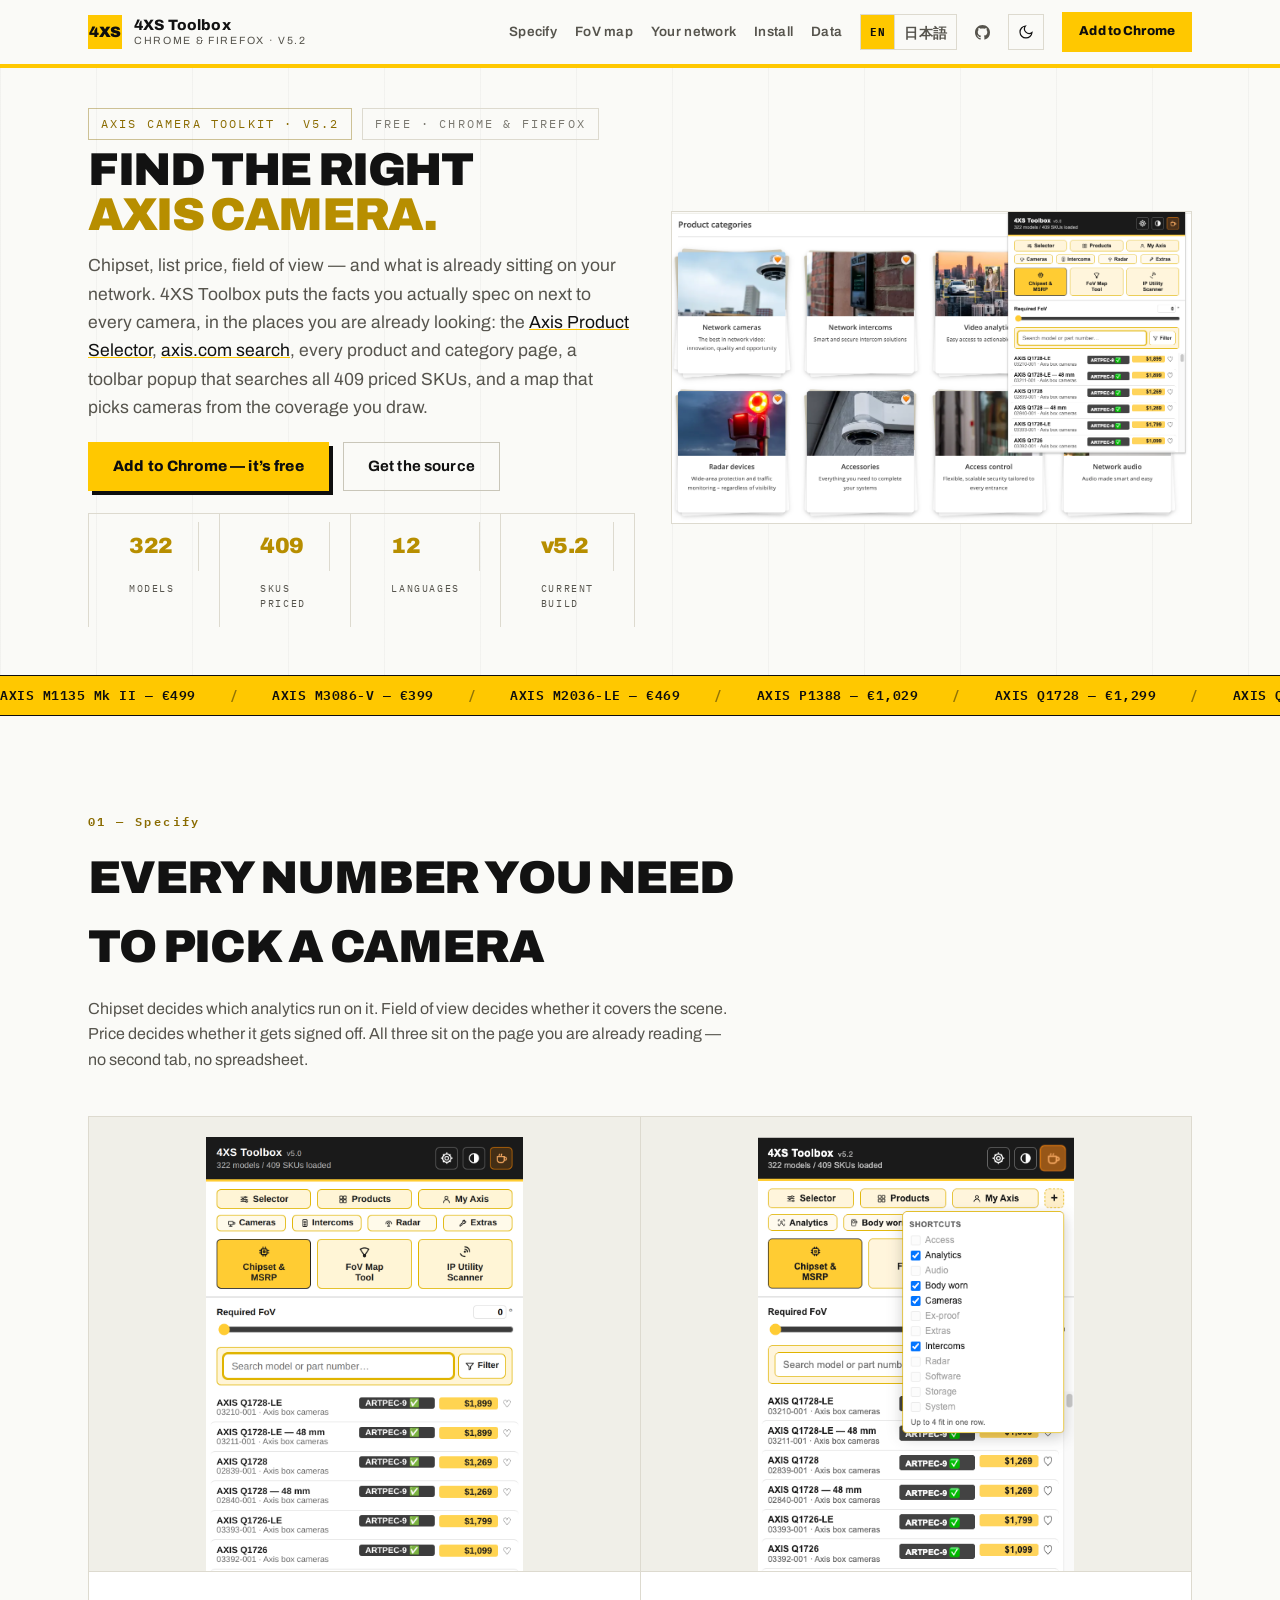
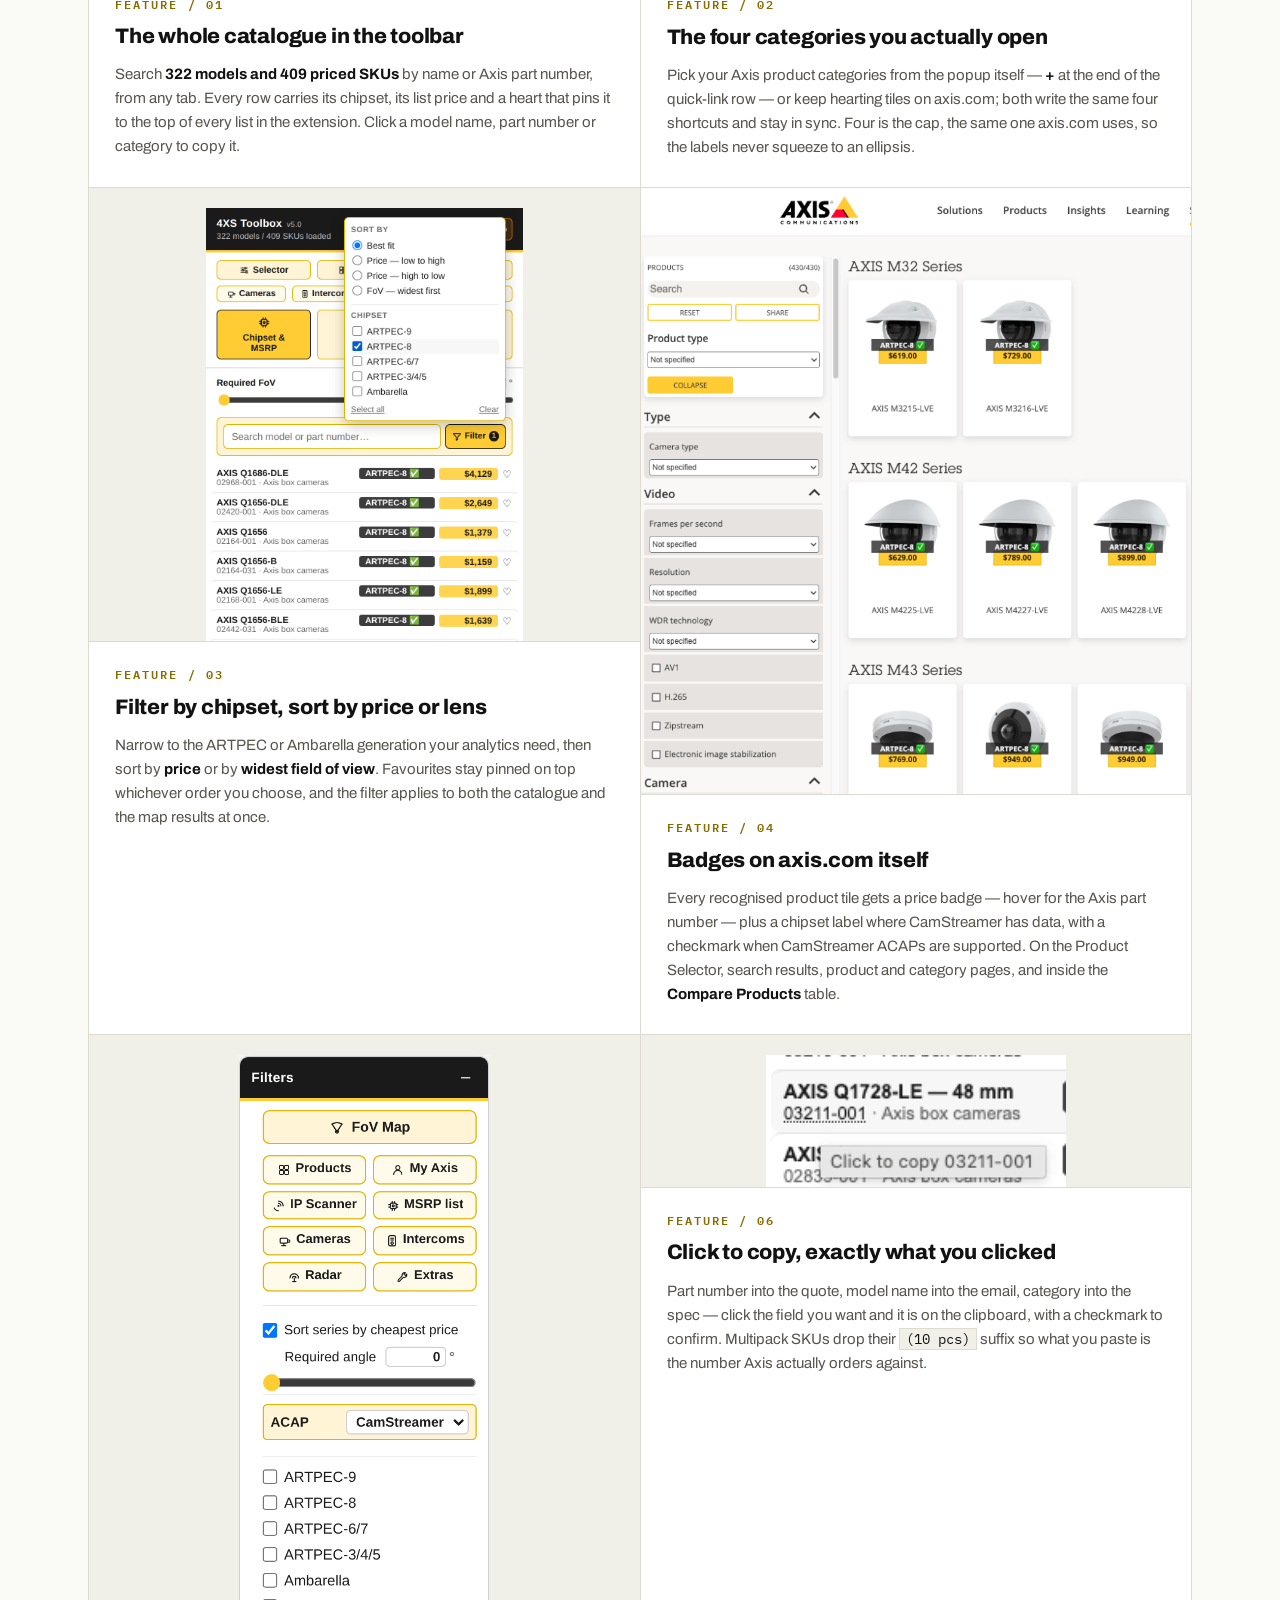
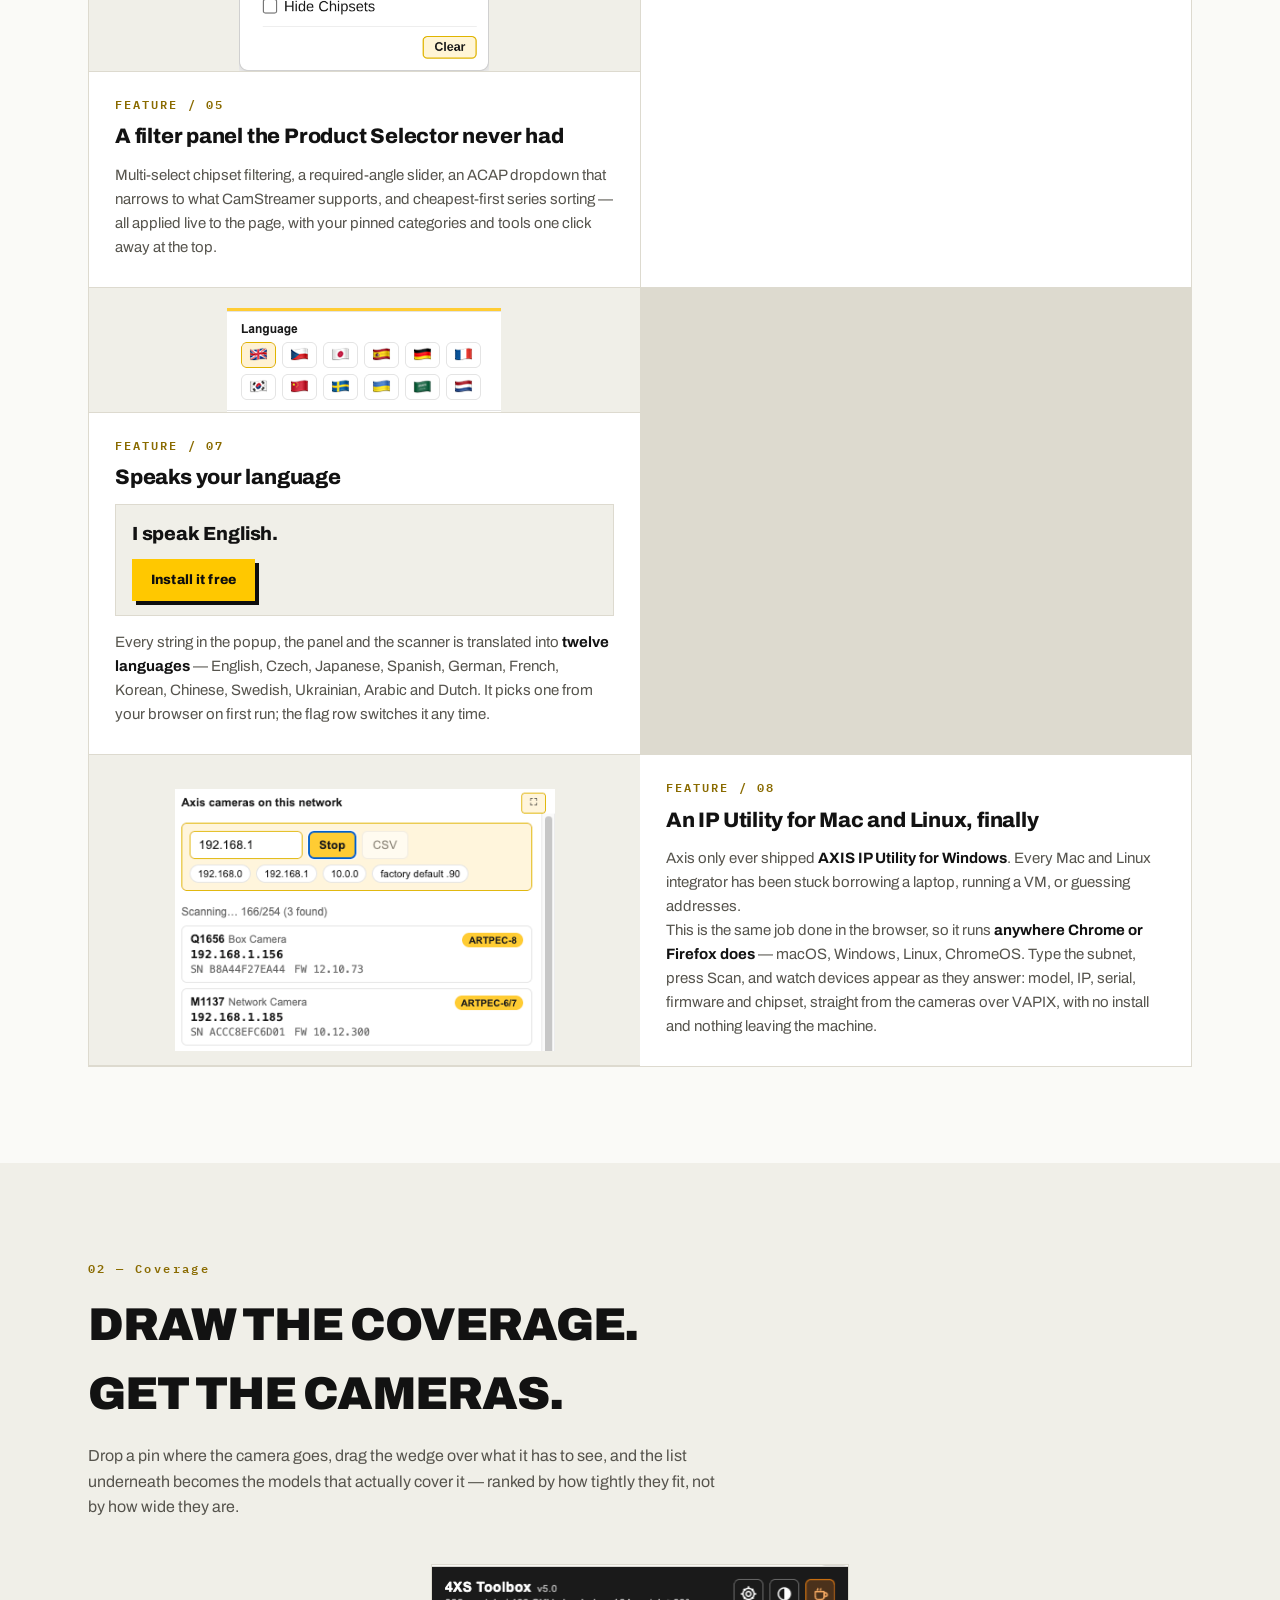
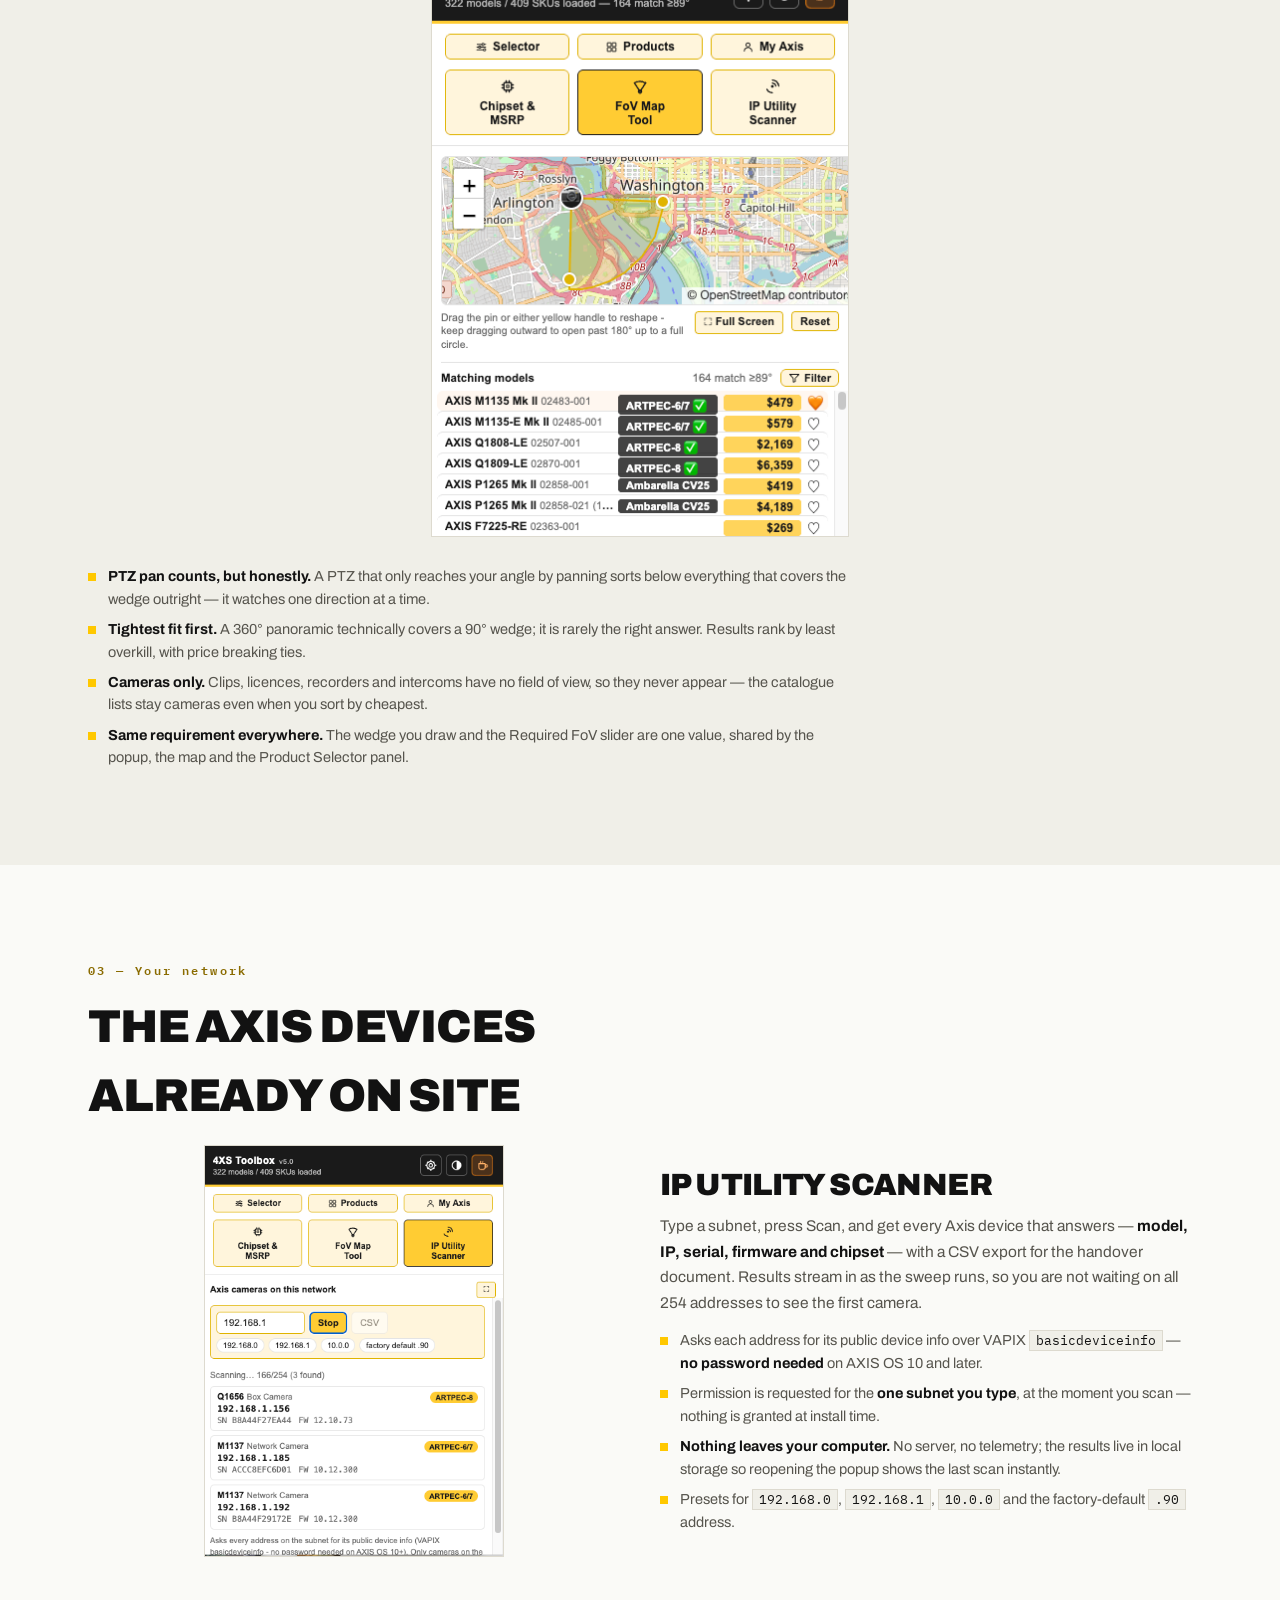
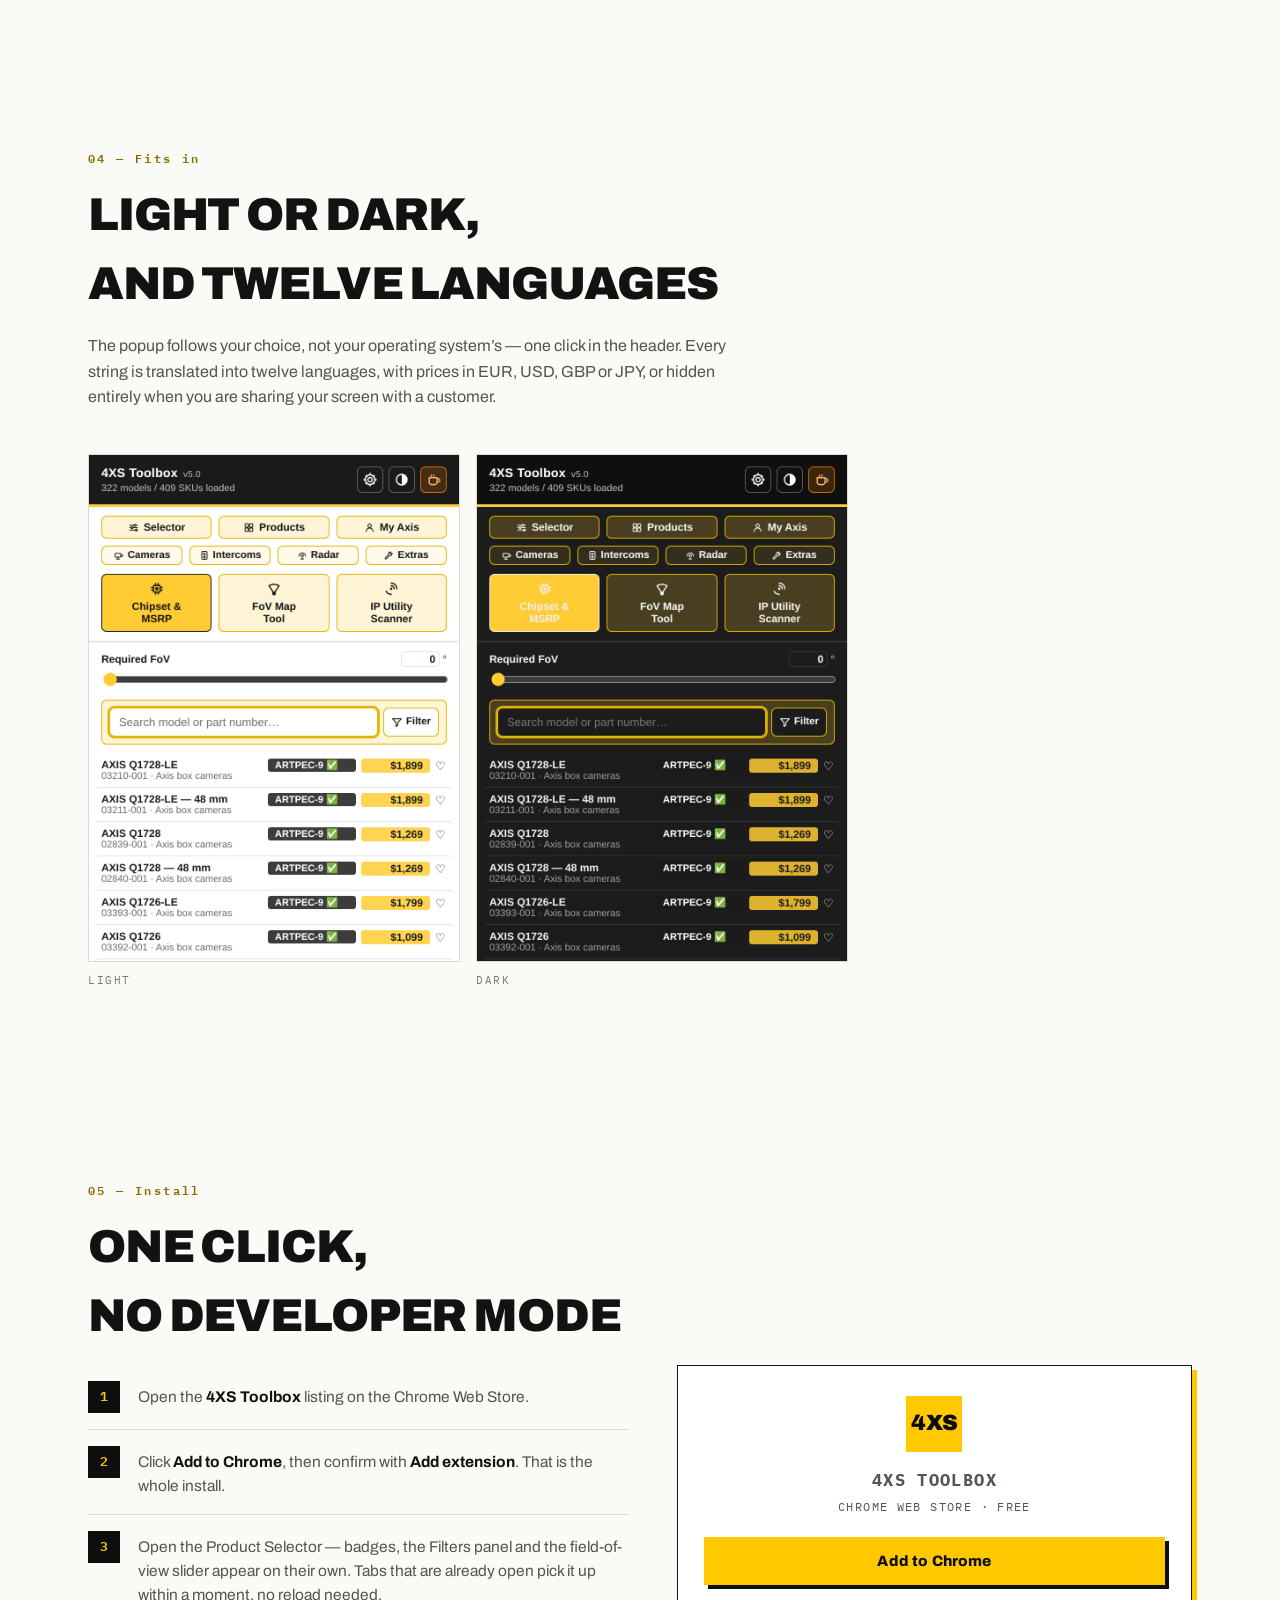
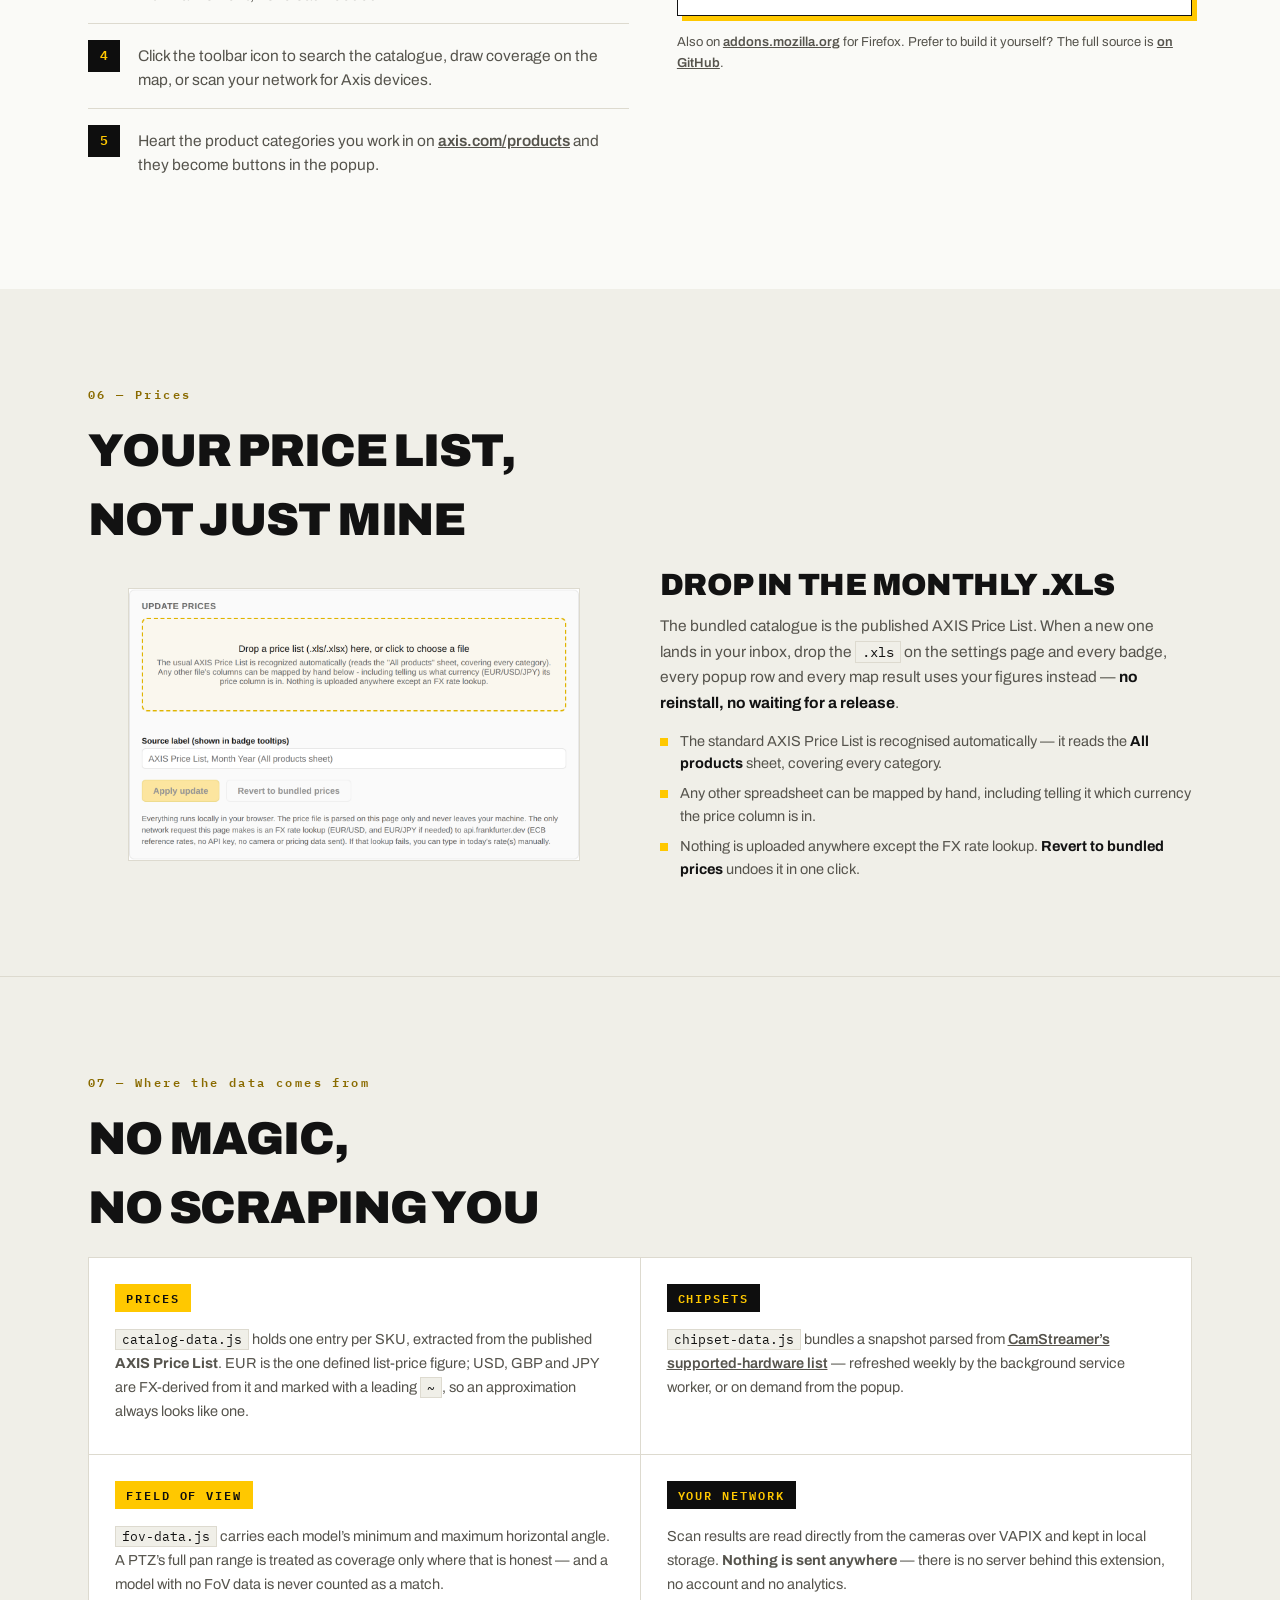
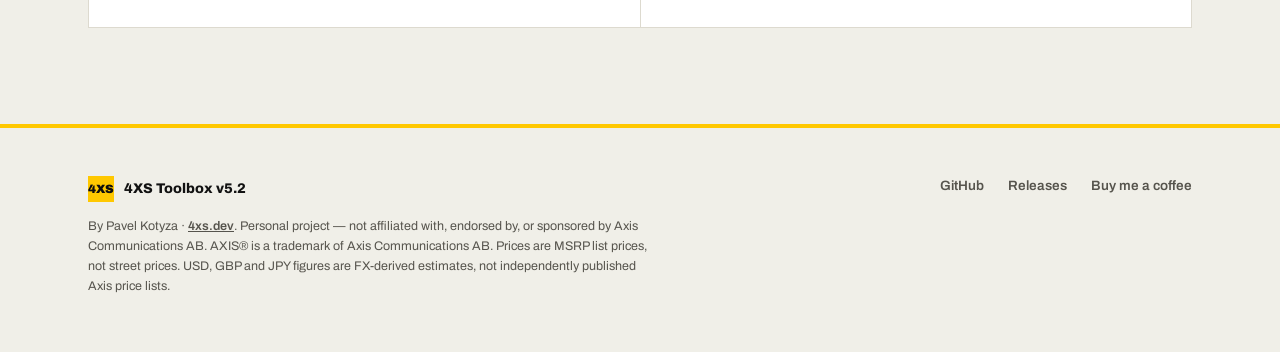
==== commit ea6b1bdc: "v5.2 — category shortcuts, FoV map refinements, site update Extension: - Sync repo source to the v5." ====
--- a/docs/index.html
+++ b/docs/index.html
@@ -394,7 +394,7 @@
     section { padding: 64px 20px; }
   }
 
-  /* ---------- v5.0 additions ---------- */
+  /* ---------- v5.2 additions ---------- */
   .shot-pair { display: grid; grid-template-columns: 1fr 1fr; gap: 16px; align-items: start; }
   .shot-pair figure { margin: 0; }
   .shot-pair img { border: 1px solid var(--border); }
@@ -438,7 +438,7 @@
   .lang-hello[dir="rtl"] { text-align: right; }
   .lang-flags { max-width: 274px; }
   @media (max-width: 640px) {
-    /* The brand's second line ("Chrome & Firefox · v5.0") is long enough to
+    /* The brand's second line ("Chrome & Firefox · v5.2") is long enough to
        wrap into the nav controls on a phone - the name alone is enough there. */
     .brand-text .t2 { display: none; }
     /* Let the brand name ellipsize rather than letting a longer localized
@@ -459,7 +459,7 @@
       <span class="brand-mark">4XS</span>
       <span class="brand-text">
         <span class="t1">4XS Toolbox</span>
-        <span class="t2">Chrome &amp; Firefox · v5.0</span>
+        <span class="t2">Chrome &amp; Firefox · v5.2</span>
       </span>
     </a>
     <nav class="nav-links">
@@ -490,7 +490,7 @@
     <div class="hero-grid">
       <div class="hero-copy">
         <div class="tag-row">
-          <span class="tag tag-accent">Axis camera toolkit · v5.0</span>
+          <span class="tag tag-accent">Axis camera toolkit · v5.2</span>
           <span class="tag">Free · Chrome &amp; Firefox</span>
         </div>
         <h1><span id="hero-h1a">Find the right</span><br><span id="hero-h1b">Axis camera.</span></h1>
@@ -503,7 +503,7 @@
           <div><div class="stat-num">322</div><div class="stat-label">Models</div></div>
           <div><div class="stat-num">409</div><div class="stat-label">SKUs priced</div></div>
           <div><div class="stat-num">12</div><div class="stat-label">Languages</div></div>
-          <div><div class="stat-num">v5.0</div><div class="stat-label">Current build</div></div>
+          <div><div class="stat-num">v5.2</div><div class="stat-label">Current build</div></div>
         </div>
       </div>
       <figure class="hero-shot">
@@ -552,10 +552,21 @@
 
       <div class="feature-card">
         <figure class="feature-figure feature-figure-inset">
+          <img src="img/v5-2-shortcuts-picker.png" alt="The 4XS Toolbox popup with the Shortcuts panel open: a checkbox list of Axis product categories with Analytics, Body worn, Cameras and Intercoms ticked, the remaining categories greyed out, and a note reading &quot;Up to 4 fit in one row&quot;" style="width: 62%; max-width: 330px;">
+        </figure>
+        <div class="feature-body">
+          <div class="feature-kicker">FEATURE / 02</div>
+          <h3>The four categories you actually open</h3>
+          <p>Pick your Axis product categories from the popup itself — <strong>+</strong> at the end of the quick-link row — or keep hearting tiles on axis.com; both write the same four shortcuts and stay in sync. Four is the cap, the same one axis.com uses, so the labels never squeeze to an ellipsis.</p>
+        </div>
+      </div>
+
+      <div class="feature-card">
+        <figure class="feature-figure feature-figure-inset">
           <img src="img/v5-popup-filter.png" alt="The popup with the Filter popover open: sort options for Best fit, Price low to high, Price high to low and FoV widest first, plus chipset checkboxes for ARTPEC-9, ARTPEC-8, ARTPEC-6/7, ARTPEC-3/4/5 and Ambarella, with ARTPEC-8 ticked and the results list behind narrowed to ARTPEC-8 cameras" style="width: 62%; max-width: 340px;">
         </figure>
         <div class="feature-body">
-          <div class="feature-kicker">FEATURE / 02</div>
+          <div class="feature-kicker">FEATURE / 03</div>
           <h3>Filter by chipset, sort by price or lens</h3>
           <p>Narrow to the ARTPEC or Ambarella generation your analytics need, then sort by <strong>price</strong> or by <strong>widest field of view</strong>. Favourites stay pinned on top whichever order you choose, and the filter applies to both the catalogue and the map results at once.</p>
         </div>
@@ -566,7 +577,7 @@
           <img src="img/inline-badges-overview.png" alt="Axis Product Selector showing M32, M42 and M43 series cards, every one carrying an ARTPEC-8 chipset badge and a yellow price badge">
         </figure>
         <div class="feature-body">
-          <div class="feature-kicker">FEATURE / 03</div>
+          <div class="feature-kicker">FEATURE / 04</div>
           <h3>Badges on axis.com itself</h3>
           <p>Every recognised product tile gets a price badge — hover for the Axis part number — plus a chipset label where CamStreamer has data, with a checkmark when CamStreamer ACAPs are supported. On the Product Selector, search results, product and category pages, and inside the <strong>Compare Products</strong> table.</p>
         </div>
@@ -577,7 +588,7 @@
           <img src="img/v5-selector-panel.png" alt="The Filters panel injected into the Axis Product Selector: a FoV Map button, quick links to Products, My Axis, IP Scanner and MSRP list, pinned category buttons, a sort-by-cheapest checkbox, a Required angle slider, an ACAP dropdown set to CamStreamer, and chipset checkboxes" style="width: 62%; max-width: 250px;">
         </figure>
         <div class="feature-body">
-          <div class="feature-kicker">FEATURE / 04</div>
+          <div class="feature-kicker">FEATURE / 05</div>
           <h3>A filter panel the Product Selector never had</h3>
           <p>Multi-select chipset filtering, a required-angle slider, an ACAP dropdown that narrows to what CamStreamer supports, and cheapest-first series sorting — all applied live to the page, with your pinned categories and tools one click away at the top.</p>
         </div>
@@ -588,7 +599,7 @@
           <img src="img/v5-click-to-copy.png" alt="A catalogue row for AXIS Q1728-LE — 48 mm with the part number 03211-001 underlined, and a tooltip reading &quot;Click to copy 03211-001&quot;" style="width: 74%; max-width: 300px;">
         </figure>
         <div class="feature-body">
-          <div class="feature-kicker">FEATURE / 05</div>
+          <div class="feature-kicker">FEATURE / 06</div>
           <h3>Click to copy, exactly what you clicked</h3>
           <p>Part number into the quote, model name into the email, category into the spec — click the field you want and it is on the clipboard, with a checkmark to confirm. Multipack SKUs drop their <code>(10 pcs)</code> suffix so what you paste is the number Axis actually orders against.</p>
         </div>
@@ -599,7 +610,7 @@
           <img class="lang-flags" src="img/v5-languages.png" alt="The popup&rsquo;s language row: twelve flags — English, Czech, Japanese, Spanish, German, French, Korean, Chinese, Swedish, Ukrainian, Arabic and Dutch — with English currently selected" style="width: 78%; max-width: 274px;">
         </figure>
         <div class="feature-body">
-          <div class="feature-kicker">FEATURE / 06</div>
+          <div class="feature-kicker">FEATURE / 07</div>
           <h3>Speaks your language</h3>
           <div class="lang-hello" id="lang-hello" hidden>
             <p class="hello-line" id="lang-hello-line"></p>
@@ -614,7 +625,7 @@
           <img src="img/v5-scanner-crop.png" alt="The IP Utility Scanner mid-scan: the subnet field set to 192.168.1 with a Stop button, a status line reading &quot;Scanning… 166/254 (3 found)&quot;, and two discovered cameras — a Q1656 Box Camera at 192.168.1.156 on ARTPEC-8 and an M1137 Network Camera at 192.168.1.185 on ARTPEC-6/7 — each with its serial number and firmware version" style="width: 88%; max-width: 380px;">
         </figure>
         <div class="feature-body">
-          <div class="feature-kicker">FEATURE / 07</div>
+          <div class="feature-kicker">FEATURE / 08</div>
           <h3>An IP Utility for Mac and Linux, finally</h3>
           <p>Axis only ever shipped <strong>AXIS IP Utility for Windows</strong>. Every Mac and Linux integrator has been stuck borrowing a laptop, running a VM, or guessing addresses.</p>
           <p>This is the same job done in the browser, so it runs <strong>anywhere Chrome or Firefox does</strong> — macOS, Windows, Linux, ChromeOS. Type the subnet, press Scan, and watch devices appear as they answer: model, IP, serial, firmware and chipset, straight from the cameras over VAPIX, with no install and nothing leaving the machine.</p>
@@ -762,7 +773,7 @@
     <div class="footer-brand">
       <div class="footer-brand-row">
         <span class="footer-mark">4XS</span>
-        <span class="name">4XS Toolbox v5.0</span>
+        <span class="name">4XS Toolbox v5.2</span>
       </div>
       <p>By Pavel Kotyza · <a href="https://4xs.dev" target="_blank" rel="noopener" style="font-weight:600">4xs.dev</a>. Personal project — not affiliated with, endorsed by, or sponsored by Axis Communications AB. AXIS&reg; is a trademark of Axis Communications AB. Prices are MSRP list prices, not street prices. USD, GBP and JPY figures are FX-derived estimates, not independently published Axis price lists.</p>
     </div>
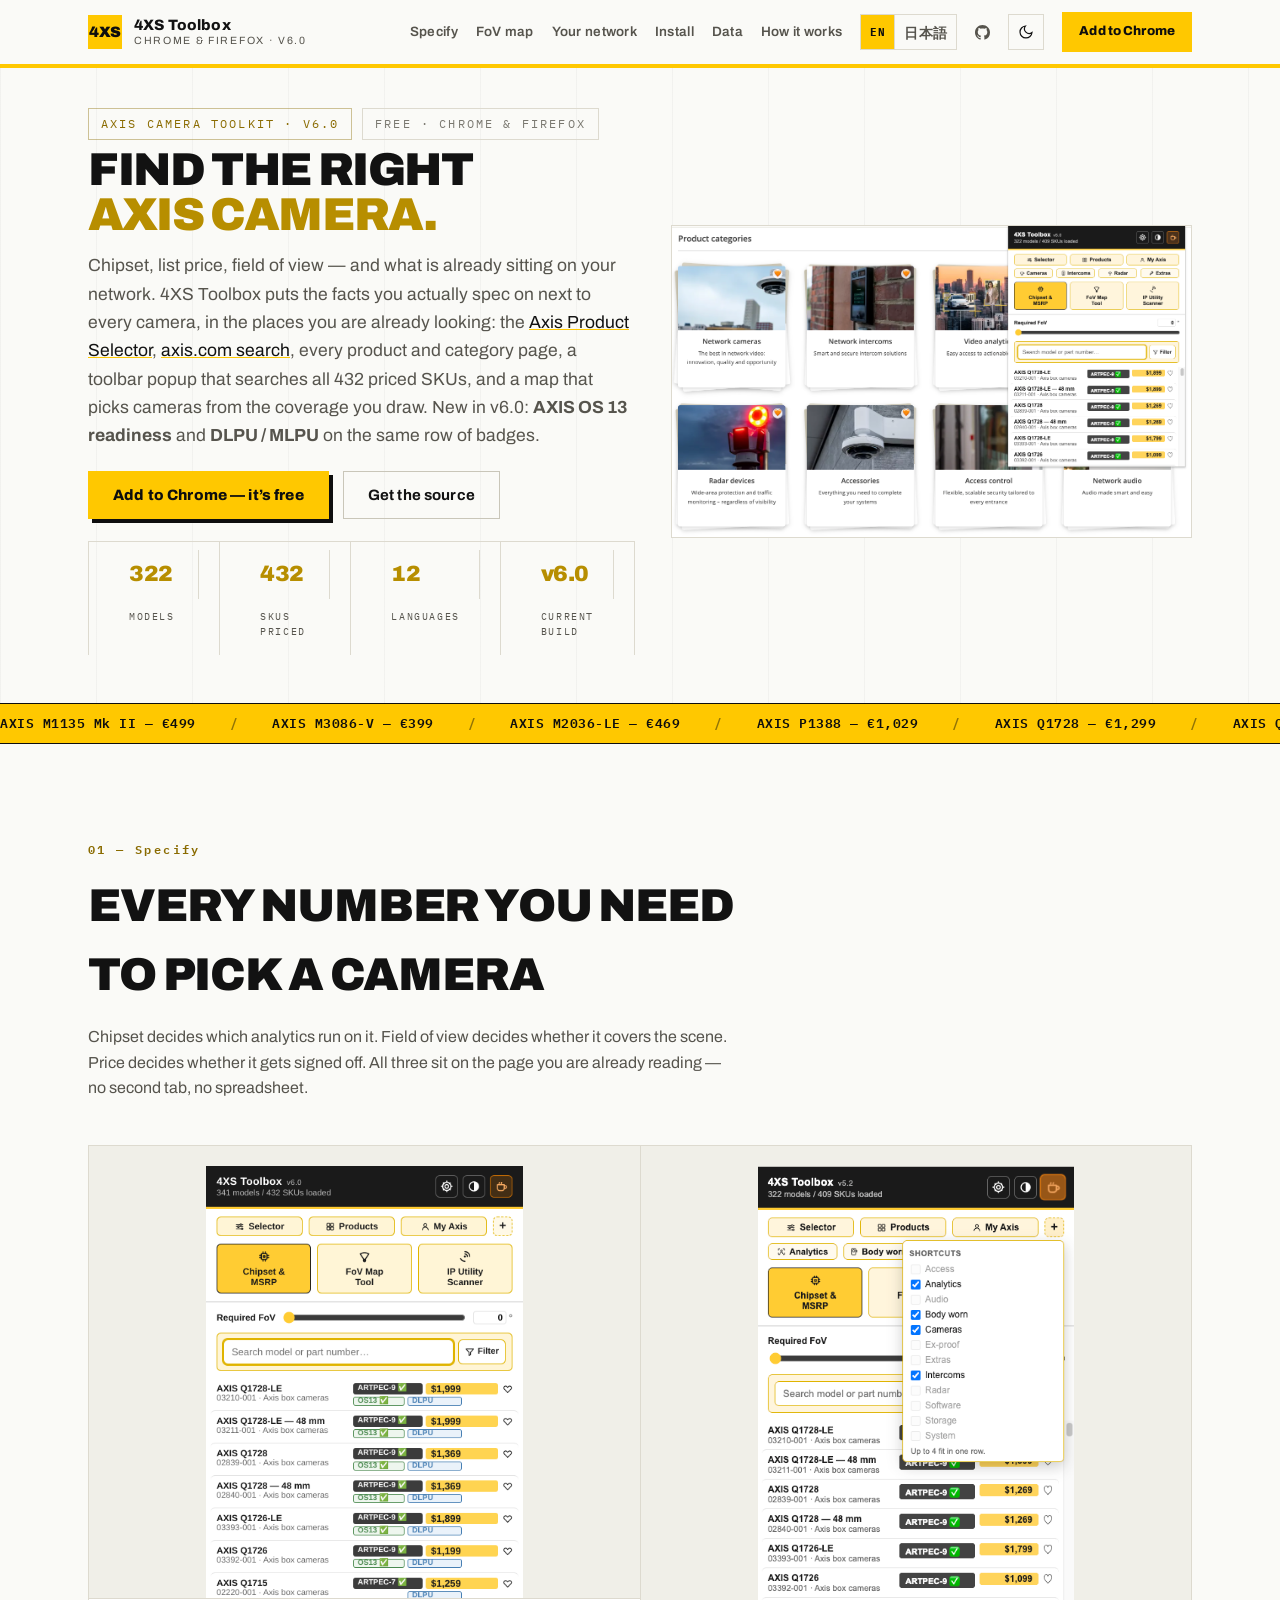
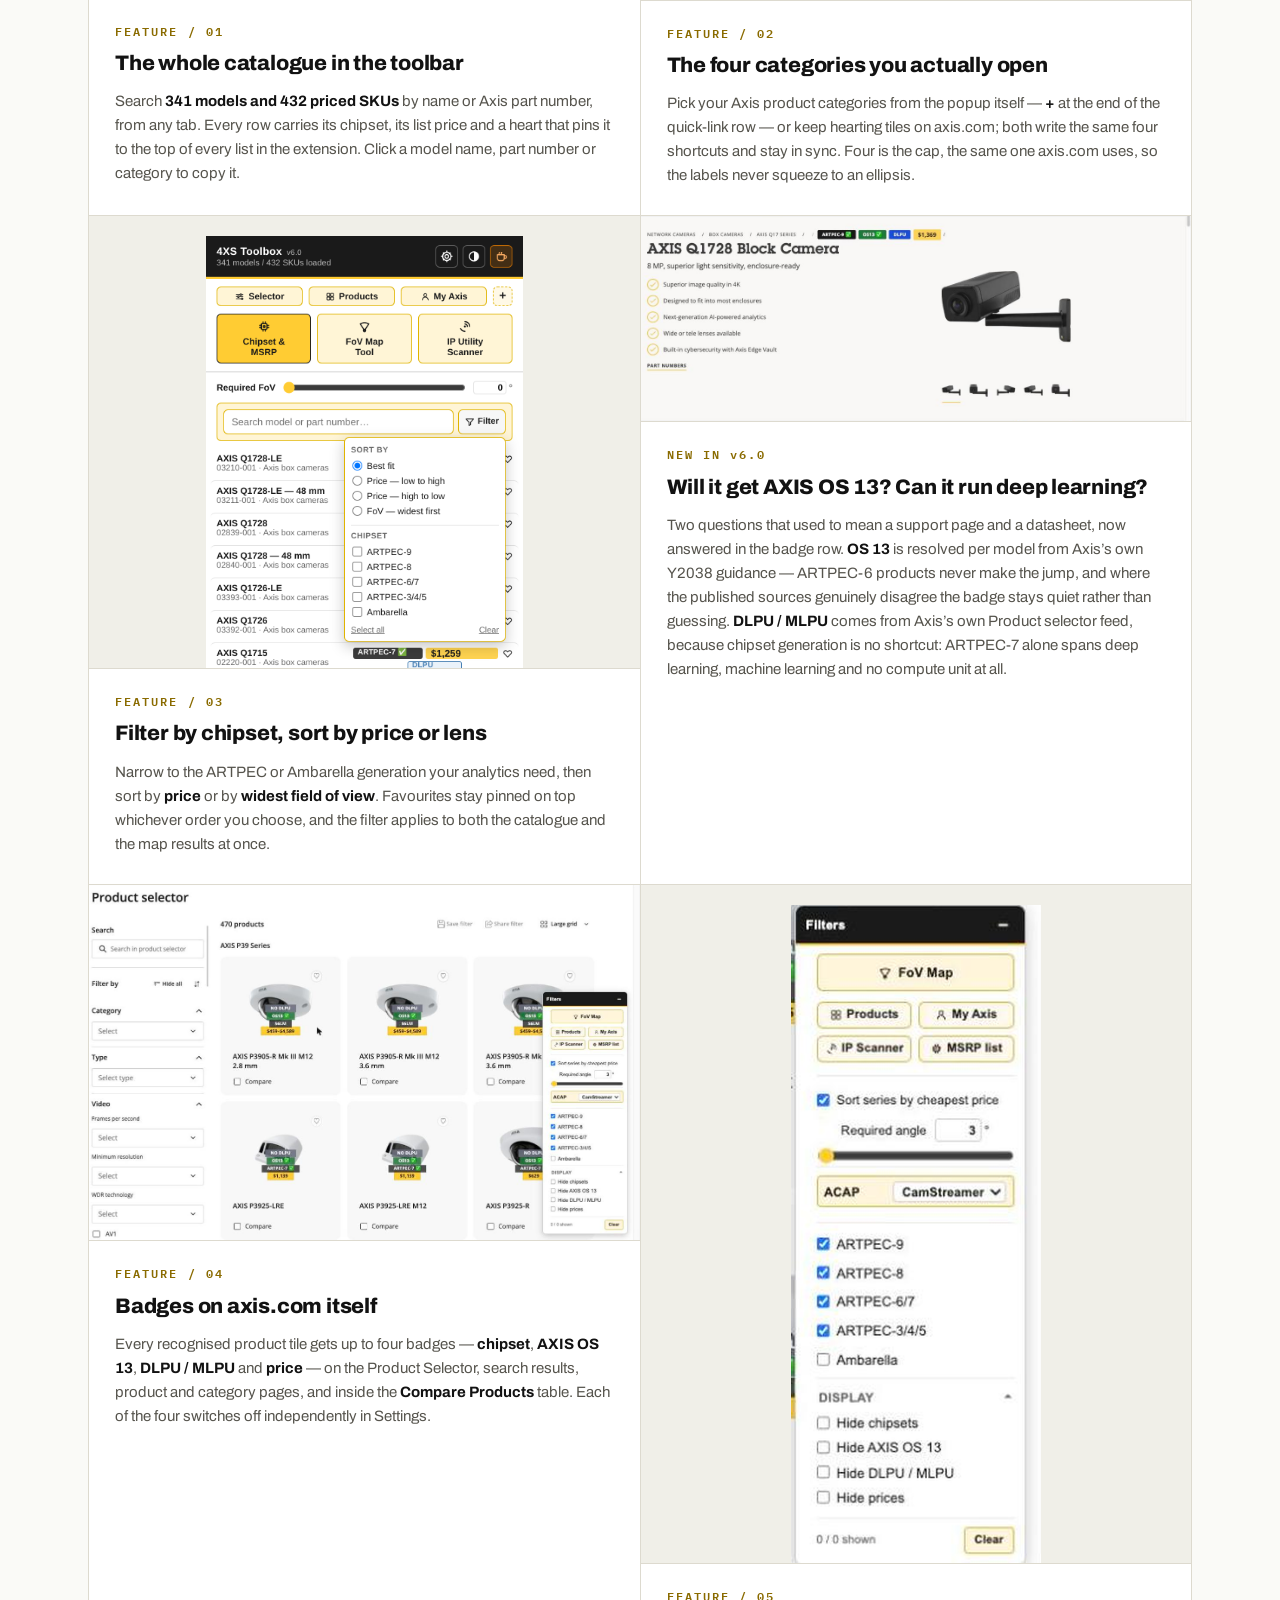
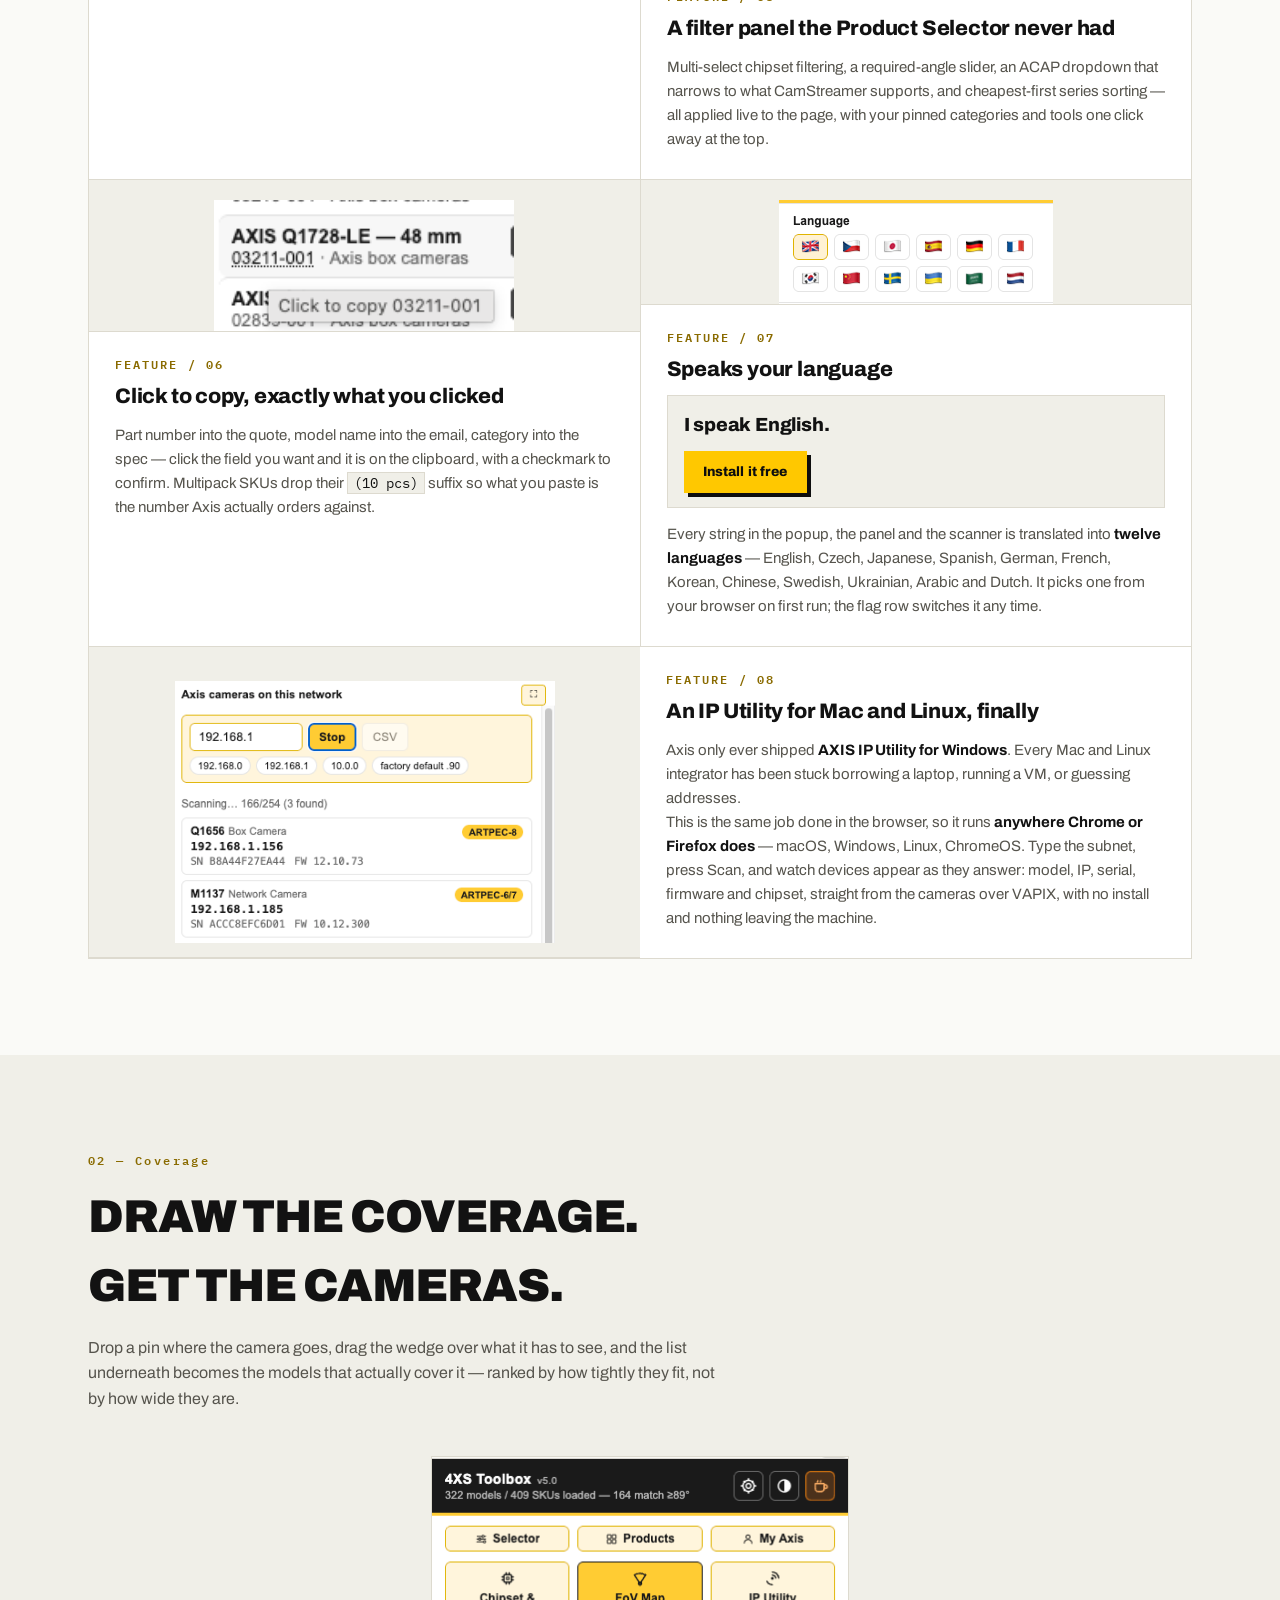
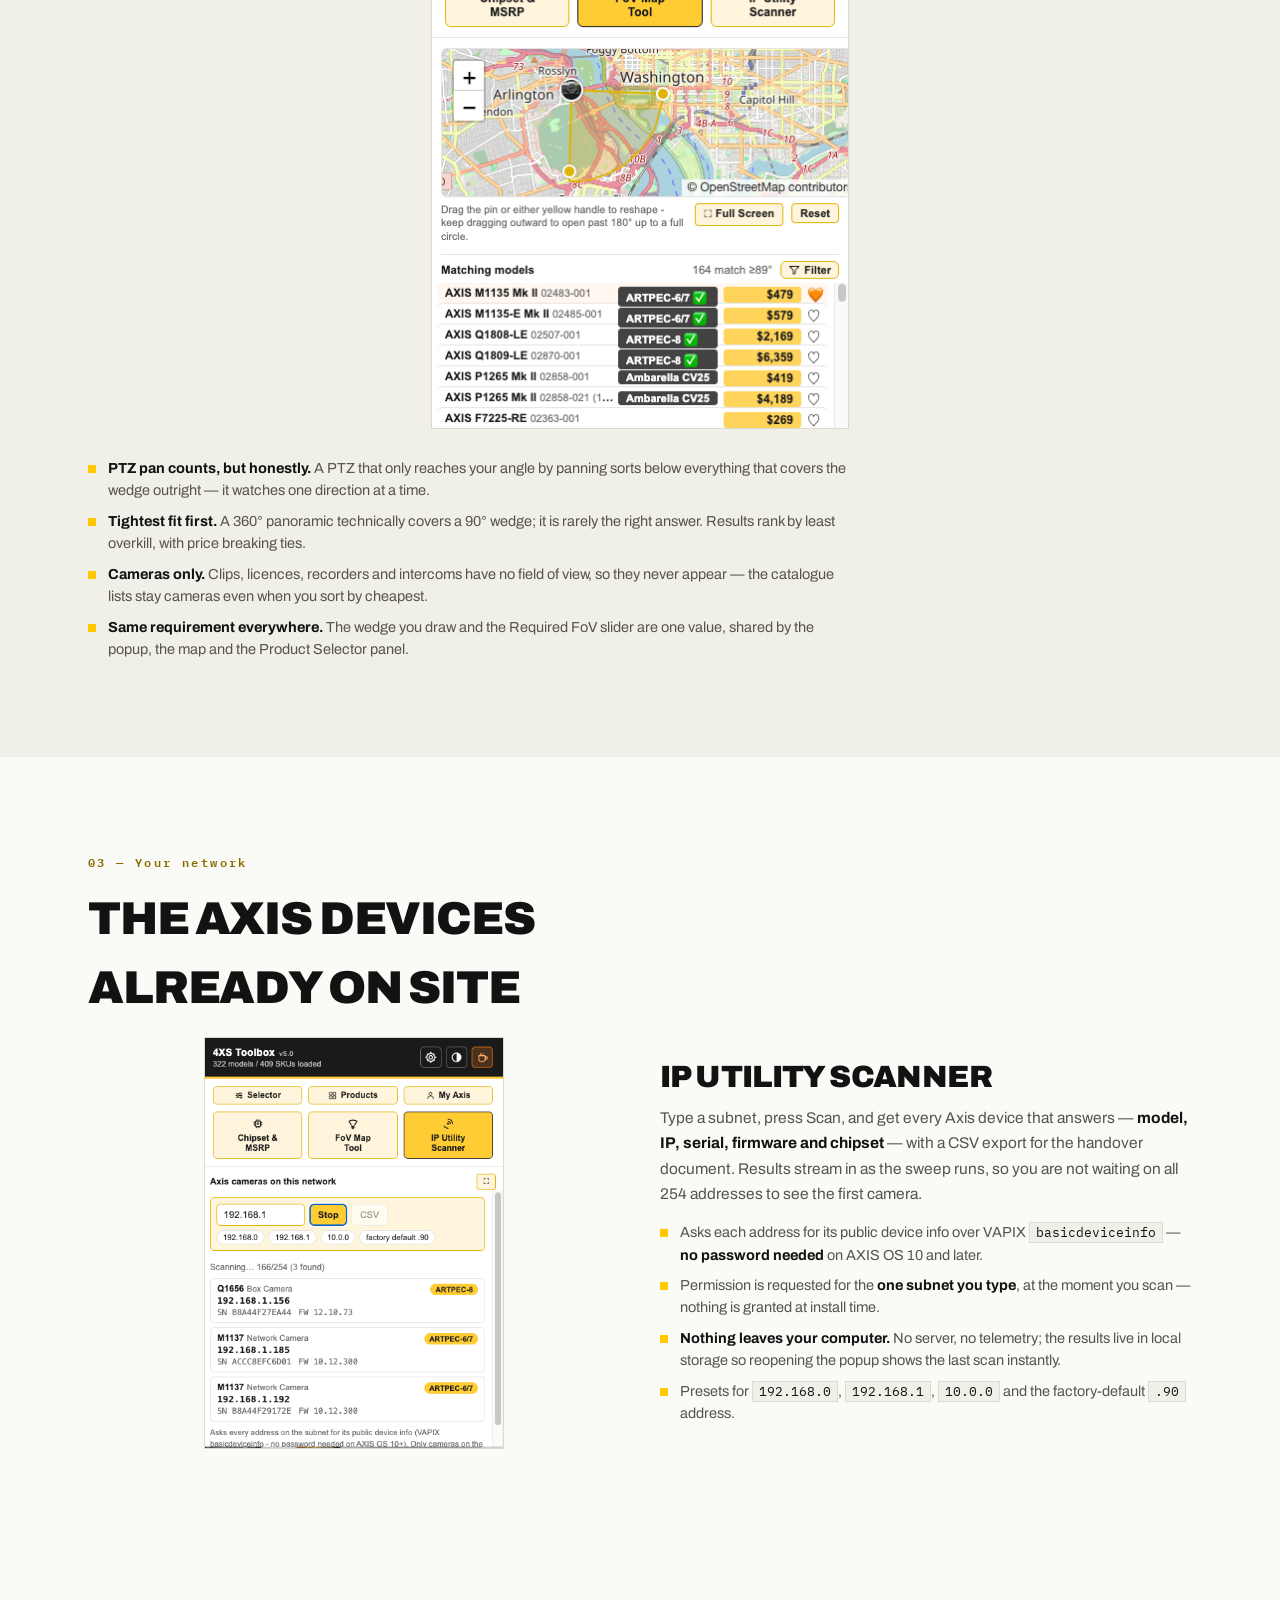
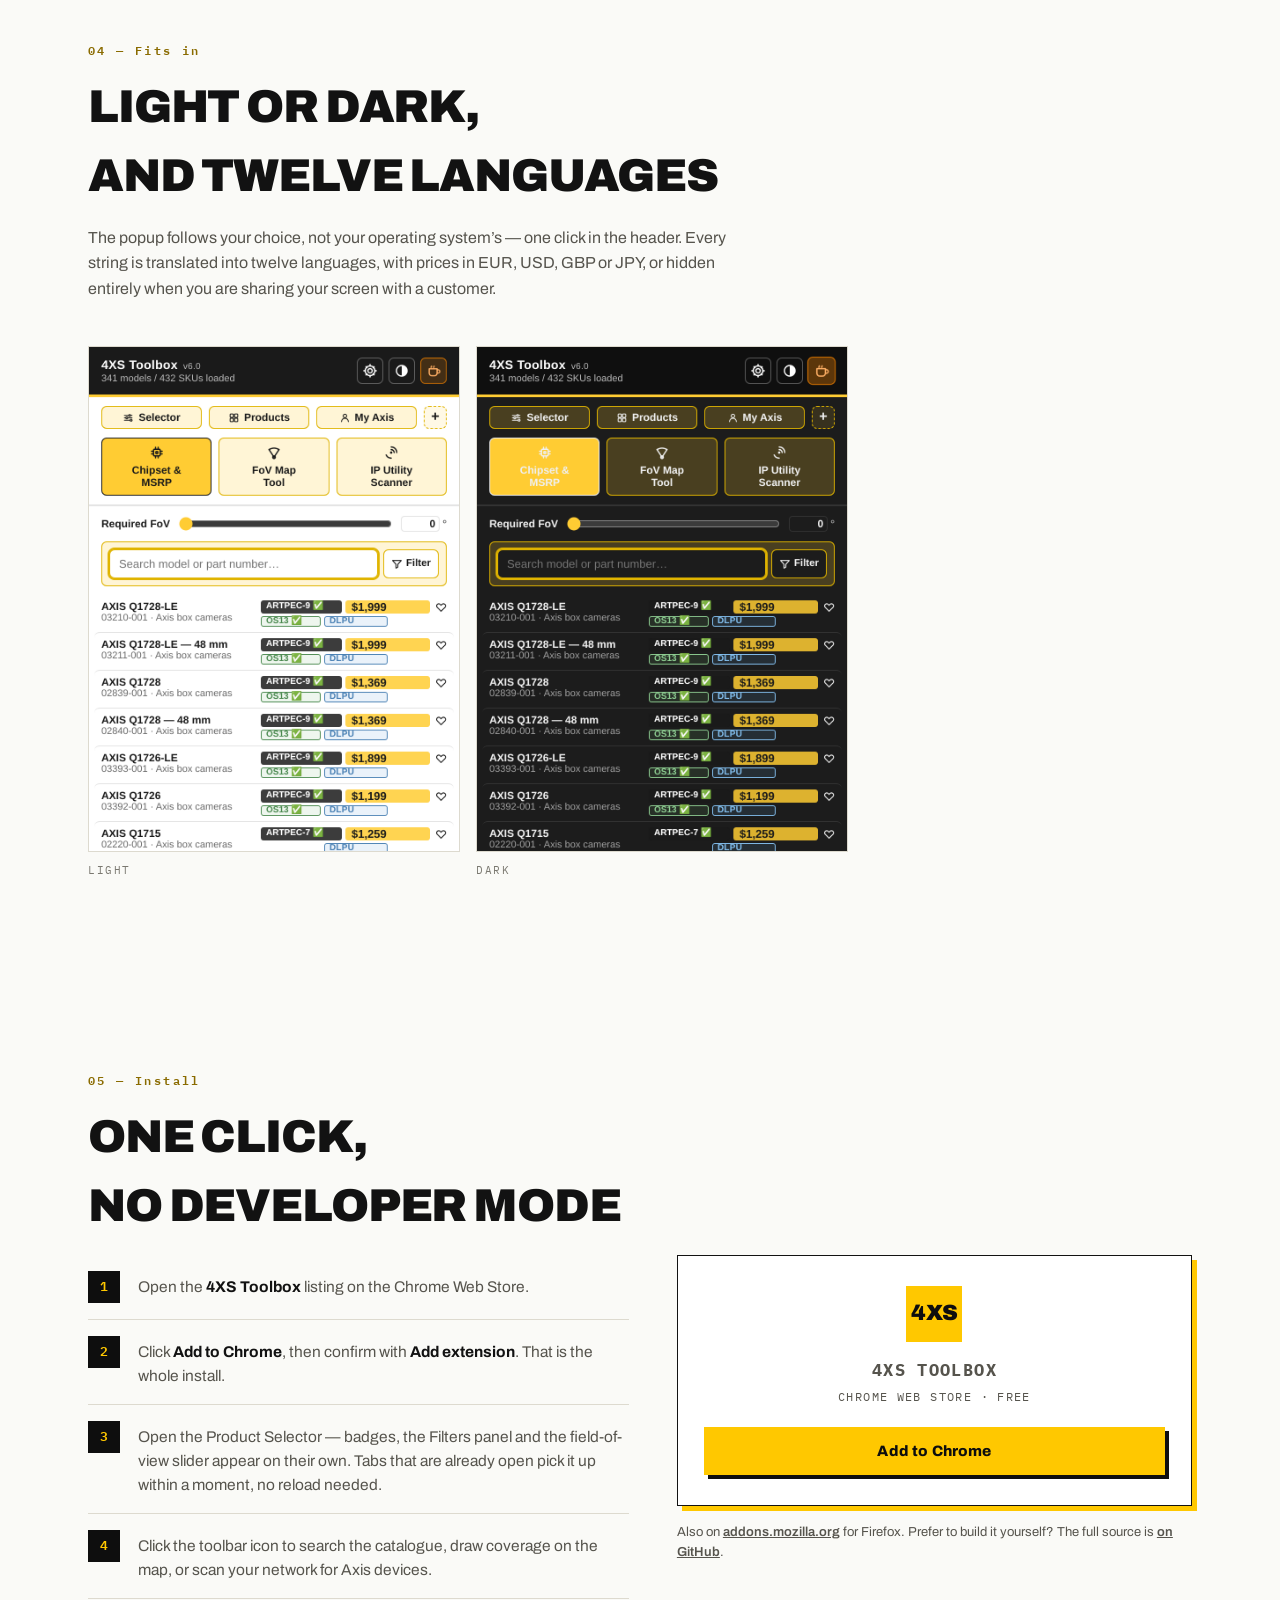
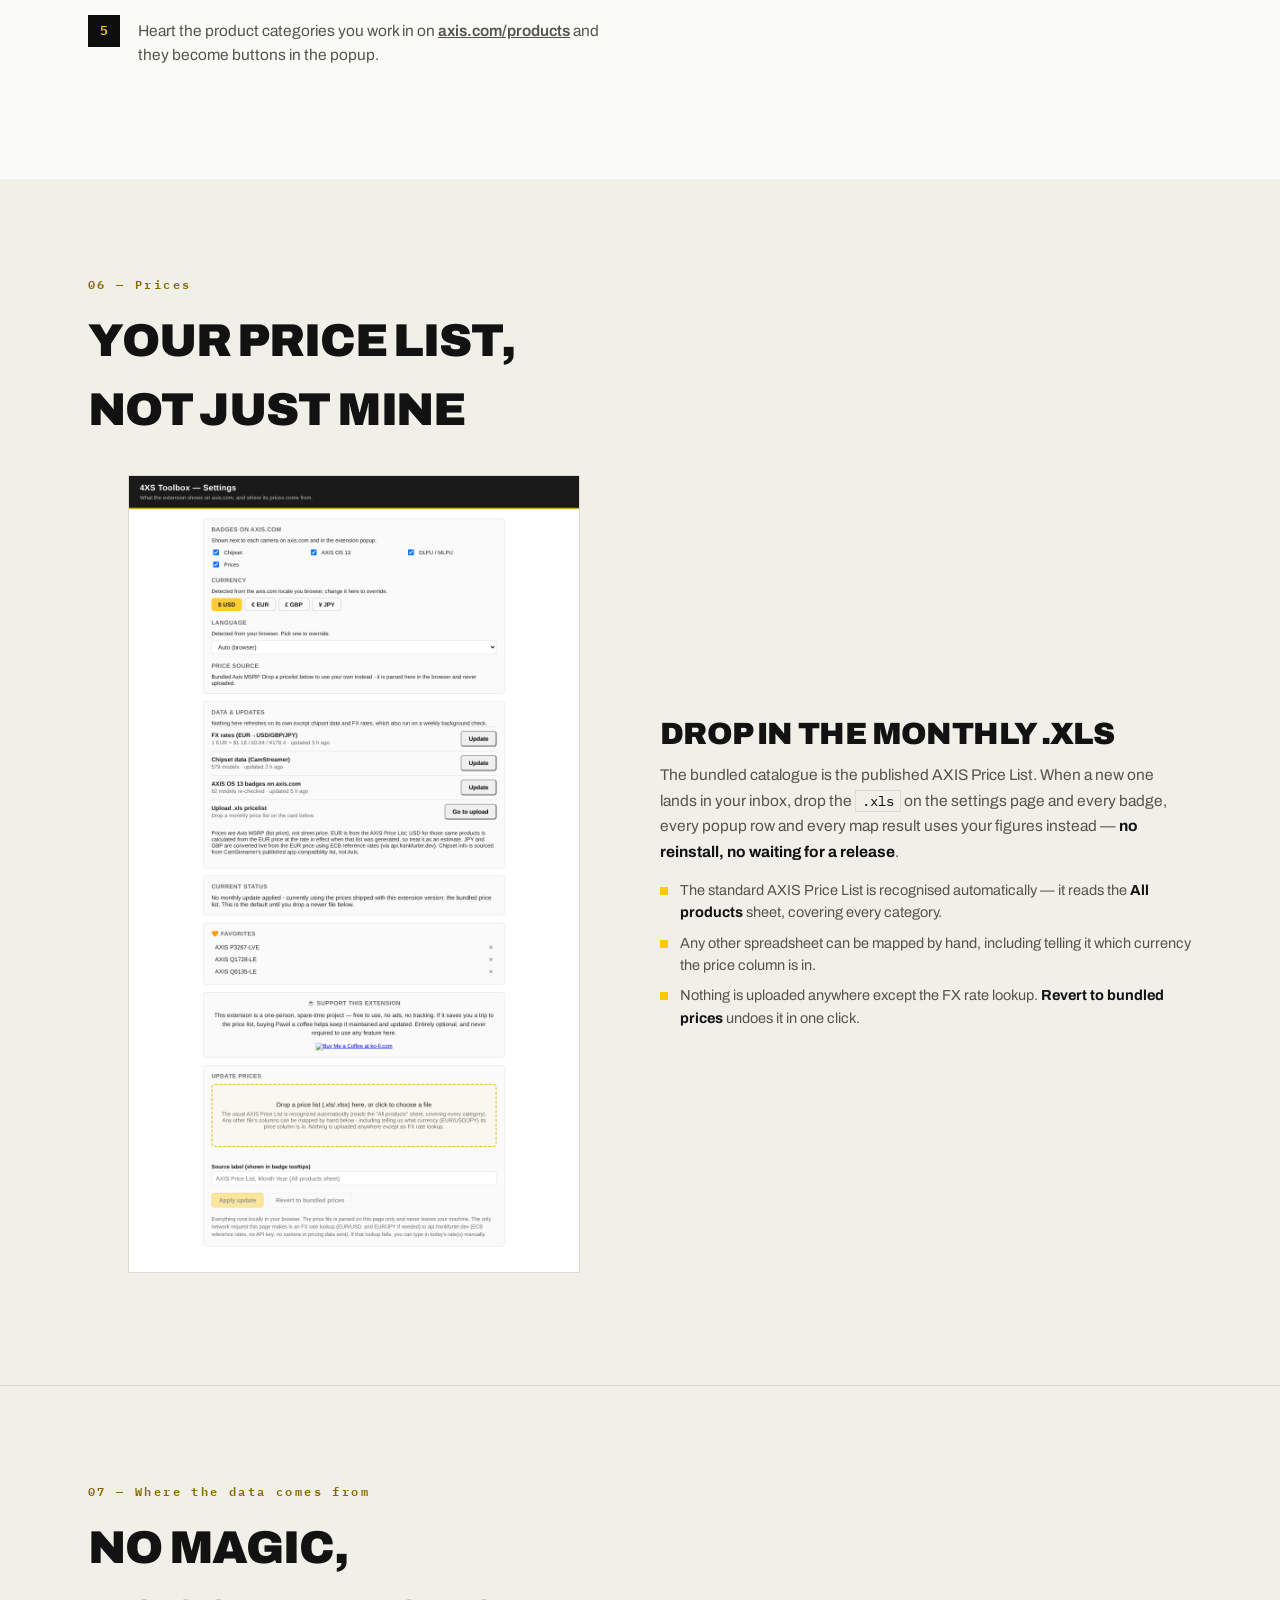
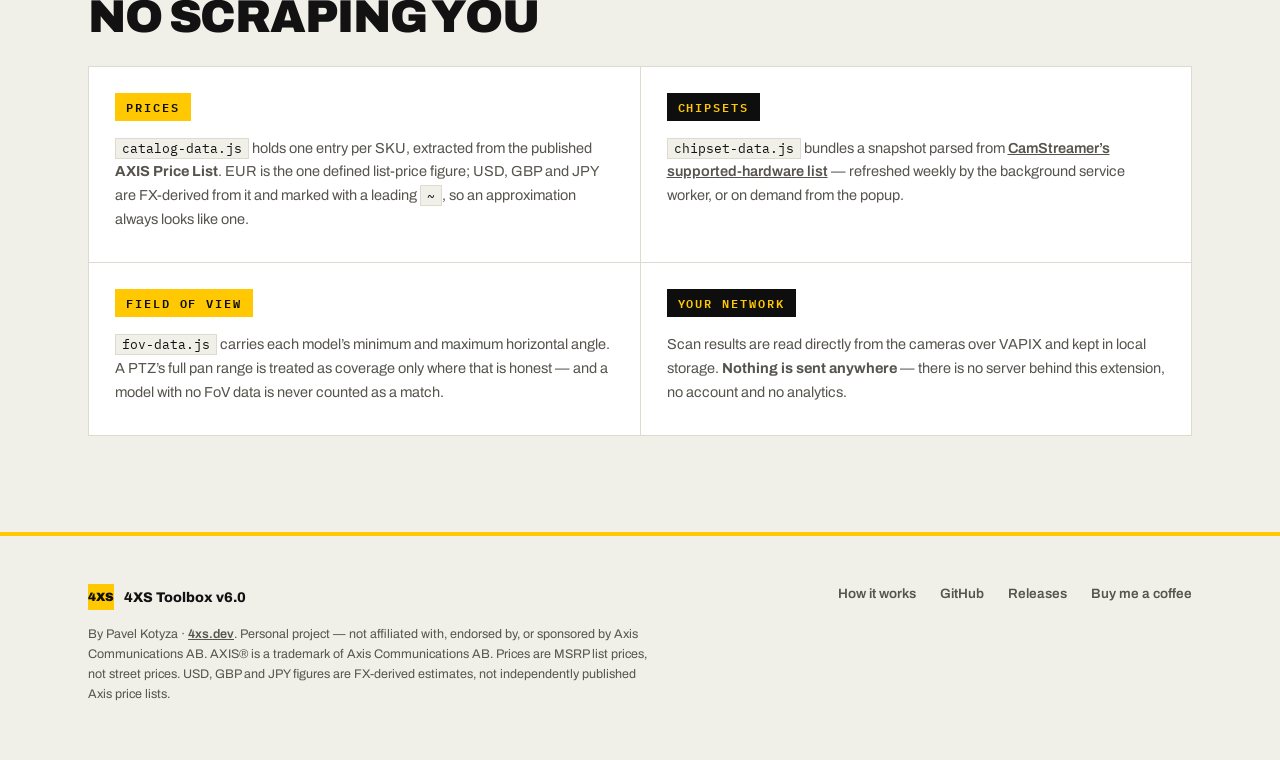
==== commit bc49247a: "docs: v6.0 screenshots, README, Pages site and Web Store assets Screenshots are the real extension, " ====
--- a/docs/index.html
+++ b/docs/index.html
@@ -3,7 +3,7 @@
 <head>
 <meta charset="UTF-8">
 <meta name="viewport" content="width=device-width, initial-scale=1.0">
-<title>4XS Toolbox — find the right Axis camera</title>
+<title>4XS Toolbox — chipset, AXIS OS 13, DLPU and price for every Axis camera</title>
 <meta name="description" content="4XS Toolbox puts chipset, list price and field of view next to every Axis camera — on the Product Selector, axis.com search and product pages. Plus a map tool that picks cameras from the coverage you draw, a scanner that finds the Axis devices already on your network, and pinned shortcuts to the categories you work in. Chrome and Firefox, free.">
 <link rel="alternate" hreflang="en" href="index.html">
 <link rel="alternate" hreflang="ja" href="index.ja.html">
@@ -459,7 +459,7 @@
       <span class="brand-mark">4XS</span>
       <span class="brand-text">
         <span class="t1">4XS Toolbox</span>
-        <span class="t2">Chrome &amp; Firefox · v5.2</span>
+        <span class="t2">Chrome &amp; Firefox · v6.0</span>
       </span>
     </a>
     <nav class="nav-links">
@@ -468,6 +468,7 @@
       <a href="#network">Your network</a>
       <a href="#install">Install</a>
       <a href="#sources">Data</a>
+      <a href="workflow-visualizer/">How it works</a>
       <span class="lang-switch">
         <span class="is-current">EN</span>
         <span class="lang-sep"></span>
@@ -490,20 +491,20 @@
     <div class="hero-grid">
       <div class="hero-copy">
         <div class="tag-row">
-          <span class="tag tag-accent">Axis camera toolkit · v5.2</span>
+          <span class="tag tag-accent">Axis camera toolkit · v6.0</span>
           <span class="tag">Free · Chrome &amp; Firefox</span>
         </div>
         <h1><span id="hero-h1a">Find the right</span><br><span id="hero-h1b">Axis camera.</span></h1>
-        <p class="sub" id="hero-sub">Chipset, list price, field of view — and what is already sitting on your network. 4XS Toolbox puts the facts you actually spec on next to every camera, in the places you are already looking: the <a href="https://www.axis.com/support/tools/product-selector" target="_blank" rel="noopener">Axis Product Selector</a>, <a href="https://www.axis.com/search" target="_blank" rel="noopener">axis.com search</a>, every product and category page, a toolbar popup that searches all 409 priced SKUs, and a map that picks cameras from the coverage you draw.</p>
+        <p class="sub" id="hero-sub">Chipset, list price, field of view — and what is already sitting on your network. 4XS Toolbox puts the facts you actually spec on next to every camera, in the places you are already looking: the <a href="https://www.axis.com/support/tools/product-selector" target="_blank" rel="noopener">Axis Product Selector</a>, <a href="https://www.axis.com/search" target="_blank" rel="noopener">axis.com search</a>, every product and category page, a toolbar popup that searches all 432 priced SKUs, and a map that picks cameras from the coverage you draw. New in v6.0: <strong>AXIS OS 13 readiness</strong> and <strong>DLPU / MLPU</strong> on the same row of badges.</p>
         <div class="cta-row">
           <a class="btn btn-primary" id="hero-cta1" href="https://chromewebstore.google.com/detail/axis-msrp-price-overlay/gnegcekipfaapeboifcejnjmfemfigpl" target="_blank" rel="noopener">Add to Chrome — it&rsquo;s free</a>
           <a class="btn btn-ghost" id="hero-cta2" href="https://github.com/kotyzap/4XS-Toolbox" target="_blank" rel="noopener">Get the source</a>
         </div>
         <div class="stat-strip">
           <div><div class="stat-num">322</div><div class="stat-label">Models</div></div>
-          <div><div class="stat-num">409</div><div class="stat-label">SKUs priced</div></div>
+          <div><div class="stat-num">432</div><div class="stat-label">SKUs priced</div></div>
           <div><div class="stat-num">12</div><div class="stat-label">Languages</div></div>
-          <div><div class="stat-num">v5.2</div><div class="stat-label">Current build</div></div>
+          <div><div class="stat-num">v6.0</div><div class="stat-label">Current build</div></div>
         </div>
       </div>
       <figure class="hero-shot">
@@ -541,12 +542,12 @@
     <div class="feature-grid">
       <div class="feature-card">
         <figure class="feature-figure feature-figure-inset">
-          <img src="img/v5-popup-catalogue-light.png" alt="The 4XS Toolbox popup Chipset and MSRP tab: a Required FoV slider, a search field with a Filter button, and rows for AXIS Q1728-LE, Q1728, Q1726-LE and Q1726 — each with its part number, an ARTPEC-9 chipset badge with a CamStreamer checkmark, a yellow price badge and a favourite heart" style="width: 62%; max-width: 340px;">
+          <img src="img/v6-popup-catalogue-light.png" alt="The 4XS Toolbox popup Chipset and MSRP tab: a Required FoV slider, a search field with a Filter button, and rows for AXIS Q1728-LE, Q1728, Q1726-LE and Q1726 — each with its part number, an ARTPEC-9 chipset badge with a CamStreamer checkmark, a yellow price badge and a favourite heart" style="width: 62%; max-width: 340px;">
         </figure>
         <div class="feature-body">
           <div class="feature-kicker">FEATURE / 01</div>
           <h3>The whole catalogue in the toolbar</h3>
-          <p>Search <strong>322 models and 409 priced SKUs</strong> by name or Axis part number, from any tab. Every row carries its chipset, its list price and a heart that pins it to the top of every list in the extension. Click a model name, part number or category to copy it.</p>
+          <p>Search <strong>341 models and 432 priced SKUs</strong> by name or Axis part number, from any tab. Every row carries its chipset, its list price and a heart that pins it to the top of every list in the extension. Click a model name, part number or category to copy it.</p>
         </div>
       </div>
 
@@ -563,7 +564,7 @@
 
       <div class="feature-card">
         <figure class="feature-figure feature-figure-inset">
-          <img src="img/v5-popup-filter.png" alt="The popup with the Filter popover open: sort options for Best fit, Price low to high, Price high to low and FoV widest first, plus chipset checkboxes for ARTPEC-9, ARTPEC-8, ARTPEC-6/7, ARTPEC-3/4/5 and Ambarella, with ARTPEC-8 ticked and the results list behind narrowed to ARTPEC-8 cameras" style="width: 62%; max-width: 340px;">
+          <img src="img/v6-popup-filter.png" alt="The popup with the Filter popover open: sort options for Best fit, Price low to high, Price high to low and FoV widest first, plus chipset checkboxes for ARTPEC-9, ARTPEC-8, ARTPEC-6/7, ARTPEC-3/4/5 and Ambarella, with ARTPEC-8 ticked and the results list behind narrowed to ARTPEC-8 cameras" style="width: 62%; max-width: 340px;">
         </figure>
         <div class="feature-body">
           <div class="feature-kicker">FEATURE / 03</div>
@@ -574,18 +575,29 @@
 
       <div class="feature-card">
         <figure class="feature-figure">
-          <img src="img/inline-badges-overview.png" alt="Axis Product Selector showing M32, M42 and M43 series cards, every one carrying an ARTPEC-8 chipset badge and a yellow price badge">
+          <img src="img/v6-axis-product.png" alt="The AXIS Q1728 Block Camera product page on axis.com with four badges inline in the breadcrumb: a black ARTPEC-9 badge with a checkmark, a green OS13 badge with a checkmark, a blue DLPU badge and a yellow $1,369 price badge">
+        </figure>
+        <div class="feature-body">
+          <div class="feature-kicker">NEW IN v6.0</div>
+          <h3>Will it get AXIS OS 13? Can it run deep learning?</h3>
+          <p>Two questions that used to mean a support page and a datasheet, now answered in the badge row. <strong>OS 13</strong> is resolved per model from Axis&rsquo;s own Y2038 guidance — ARTPEC-6 products never make the jump, and where the published sources genuinely disagree the badge stays quiet rather than guessing. <strong>DLPU / MLPU</strong> comes from Axis&rsquo;s own Product selector feed, because chipset generation is no shortcut: ARTPEC-7 alone spans deep learning, machine learning and no compute unit at all.</p>
+        </div>
+      </div>
+
+      <div class="feature-card">
+        <figure class="feature-figure">
+          <img src="img/v6-axis-selector.png" alt="The Axis Product selector with 470 products, every card carrying a stack of badges — NO DLPU, OS13 with a checkmark, the chipset and a yellow price badge — and the 4XS Toolbox Filters panel docked at the right with FoV Map, Products, My Axis, IP Scanner and MSRP list buttons, chipset checkboxes and toggles to hide chipsets, AXIS OS 13, DLPU/MLPU or prices">
         </figure>
         <div class="feature-body">
           <div class="feature-kicker">FEATURE / 04</div>
           <h3>Badges on axis.com itself</h3>
-          <p>Every recognised product tile gets a price badge — hover for the Axis part number — plus a chipset label where CamStreamer has data, with a checkmark when CamStreamer ACAPs are supported. On the Product Selector, search results, product and category pages, and inside the <strong>Compare Products</strong> table.</p>
+          <p>Every recognised product tile gets up to four badges — <strong>chipset</strong>, <strong>AXIS OS 13</strong>, <strong>DLPU / MLPU</strong> and <strong>price</strong> — on the Product Selector, search results, product and category pages, and inside the <strong>Compare Products</strong> table. Each of the four switches off independently in Settings.</p>
         </div>
       </div>
 
       <div class="feature-card">
         <figure class="feature-figure feature-figure-inset">
-          <img src="img/v5-selector-panel.png" alt="The Filters panel injected into the Axis Product Selector: a FoV Map button, quick links to Products, My Axis, IP Scanner and MSRP list, pinned category buttons, a sort-by-cheapest checkbox, a Required angle slider, an ACAP dropdown set to CamStreamer, and chipset checkboxes" style="width: 62%; max-width: 250px;">
+          <img src="img/v6-selector-panel.png" alt="The Filters panel injected into the Axis Product Selector: a FoV Map button, quick links to Products, My Axis, IP Scanner and MSRP list, a sort-by-cheapest checkbox, a Required angle slider, an ACAP dropdown set to CamStreamer, chipset checkboxes, and a Display section with toggles to hide chipsets, AXIS OS 13, DLPU/MLPU or prices" style="width: 62%; max-width: 250px;">
         </figure>
         <div class="feature-body">
           <div class="feature-kicker">FEATURE / 05</div>
@@ -681,11 +693,11 @@
     <p class="section-sub">The popup follows your choice, not your operating system&rsquo;s — one click in the header. Every string is translated into twelve languages, with prices in EUR, USD, GBP or JPY, or hidden entirely when you are sharing your screen with a customer.</p>
     <div class="shot-pair" style="max-width: 760px;">
       <figure>
-        <img src="img/v5-popup-catalogue-light.png" alt="The 4XS Toolbox popup in light theme, showing the quick links, pinned categories, tabs and catalogue rows with price and chipset badges">
+        <img src="img/v6-popup-catalogue-light.png" alt="The 4XS Toolbox popup in light theme, showing the quick links, pinned categories, tabs and catalogue rows with price and chipset badges">
         <figcaption>Light</figcaption>
       </figure>
       <figure>
-        <img src="img/v5-popup-catalogue-dark.png" alt="The same popup in dark theme, with the yellow accent and badges carried through on a near-black background">
+        <img src="img/v6-popup-catalogue-dark.png" alt="The same popup in dark theme, with the yellow accent and badges carried through on a near-black background">
         <figcaption>Dark</figcaption>
       </figure>
     </div>
@@ -737,7 +749,7 @@
         </ul>
       </div>
       <figure>
-        <img src="img/v5-price-update.png" alt="The settings page&rsquo;s Update prices card: a dashed drop zone reading &quot;Drop a price list (.xls/.xlsx) here, or click to choose a file&quot;, a source label field, and Apply update and Revert to bundled prices buttons">
+        <img src="img/v6-settings-light.png" alt="The 4XS Toolbox Settings page: Badges on axis.com with tickboxes for Chipset, AXIS OS 13, DLPU/MLPU and Prices; a currency row with USD selected; a language override; a price-source note; and a Data and updates card with Update buttons for FX rates, chipset data and AXIS OS 13 badges, plus the .xls pricelist upload">
       </figure>
     </div>
   </div>
@@ -773,11 +785,12 @@
     <div class="footer-brand">
       <div class="footer-brand-row">
         <span class="footer-mark">4XS</span>
-        <span class="name">4XS Toolbox v5.2</span>
+        <span class="name">4XS Toolbox v6.0</span>
       </div>
       <p>By Pavel Kotyza · <a href="https://4xs.dev" target="_blank" rel="noopener" style="font-weight:600">4xs.dev</a>. Personal project — not affiliated with, endorsed by, or sponsored by Axis Communications AB. AXIS&reg; is a trademark of Axis Communications AB. Prices are MSRP list prices, not street prices. USD, GBP and JPY figures are FX-derived estimates, not independently published Axis price lists.</p>
     </div>
     <div class="footer-links">
+      <a href="workflow-visualizer/">How it works</a>
       <a href="https://github.com/kotyzap/4XS-Toolbox" target="_blank" rel="noopener">GitHub</a>
       <a href="https://github.com/kotyzap/4XS-Toolbox/releases" target="_blank" rel="noopener">Releases</a>
       <a href="https://ko-fi.com/K3K6RR4LY" target="_blank" rel="noopener">Buy me a coffee</a>
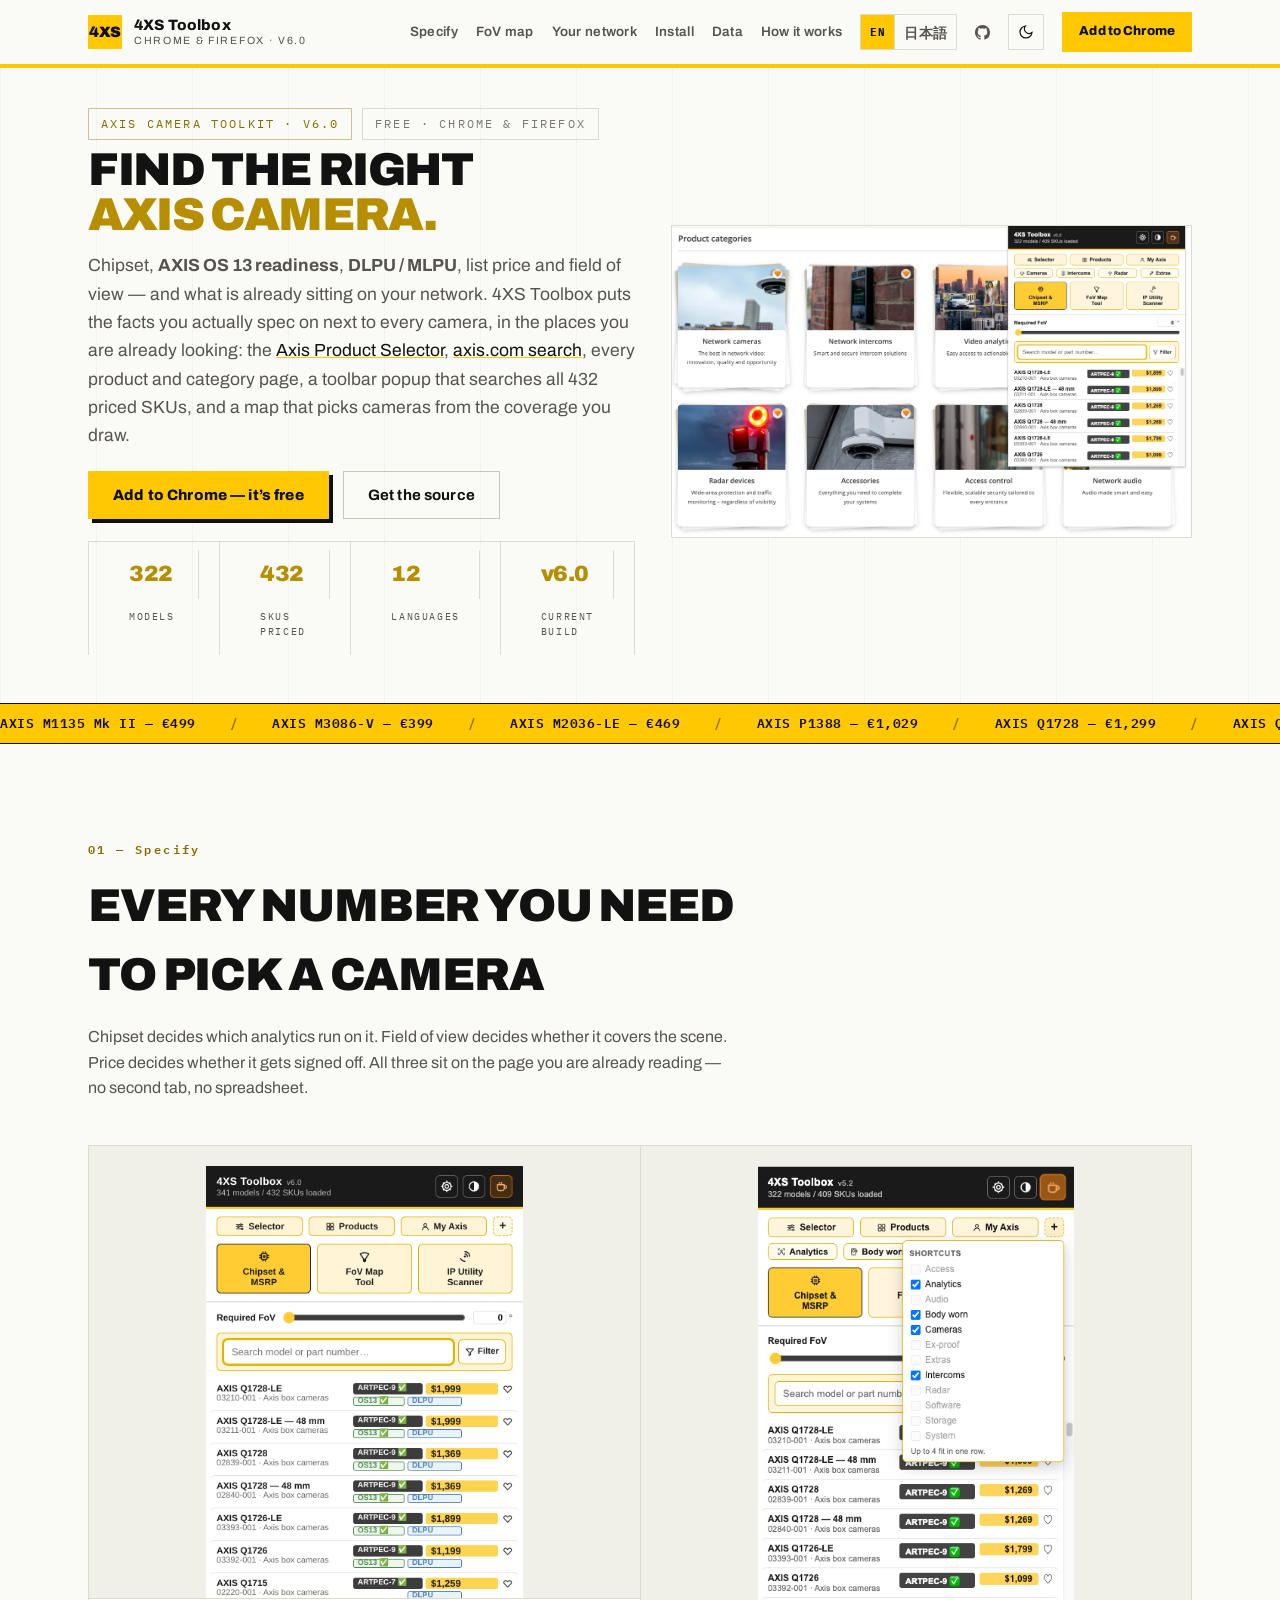
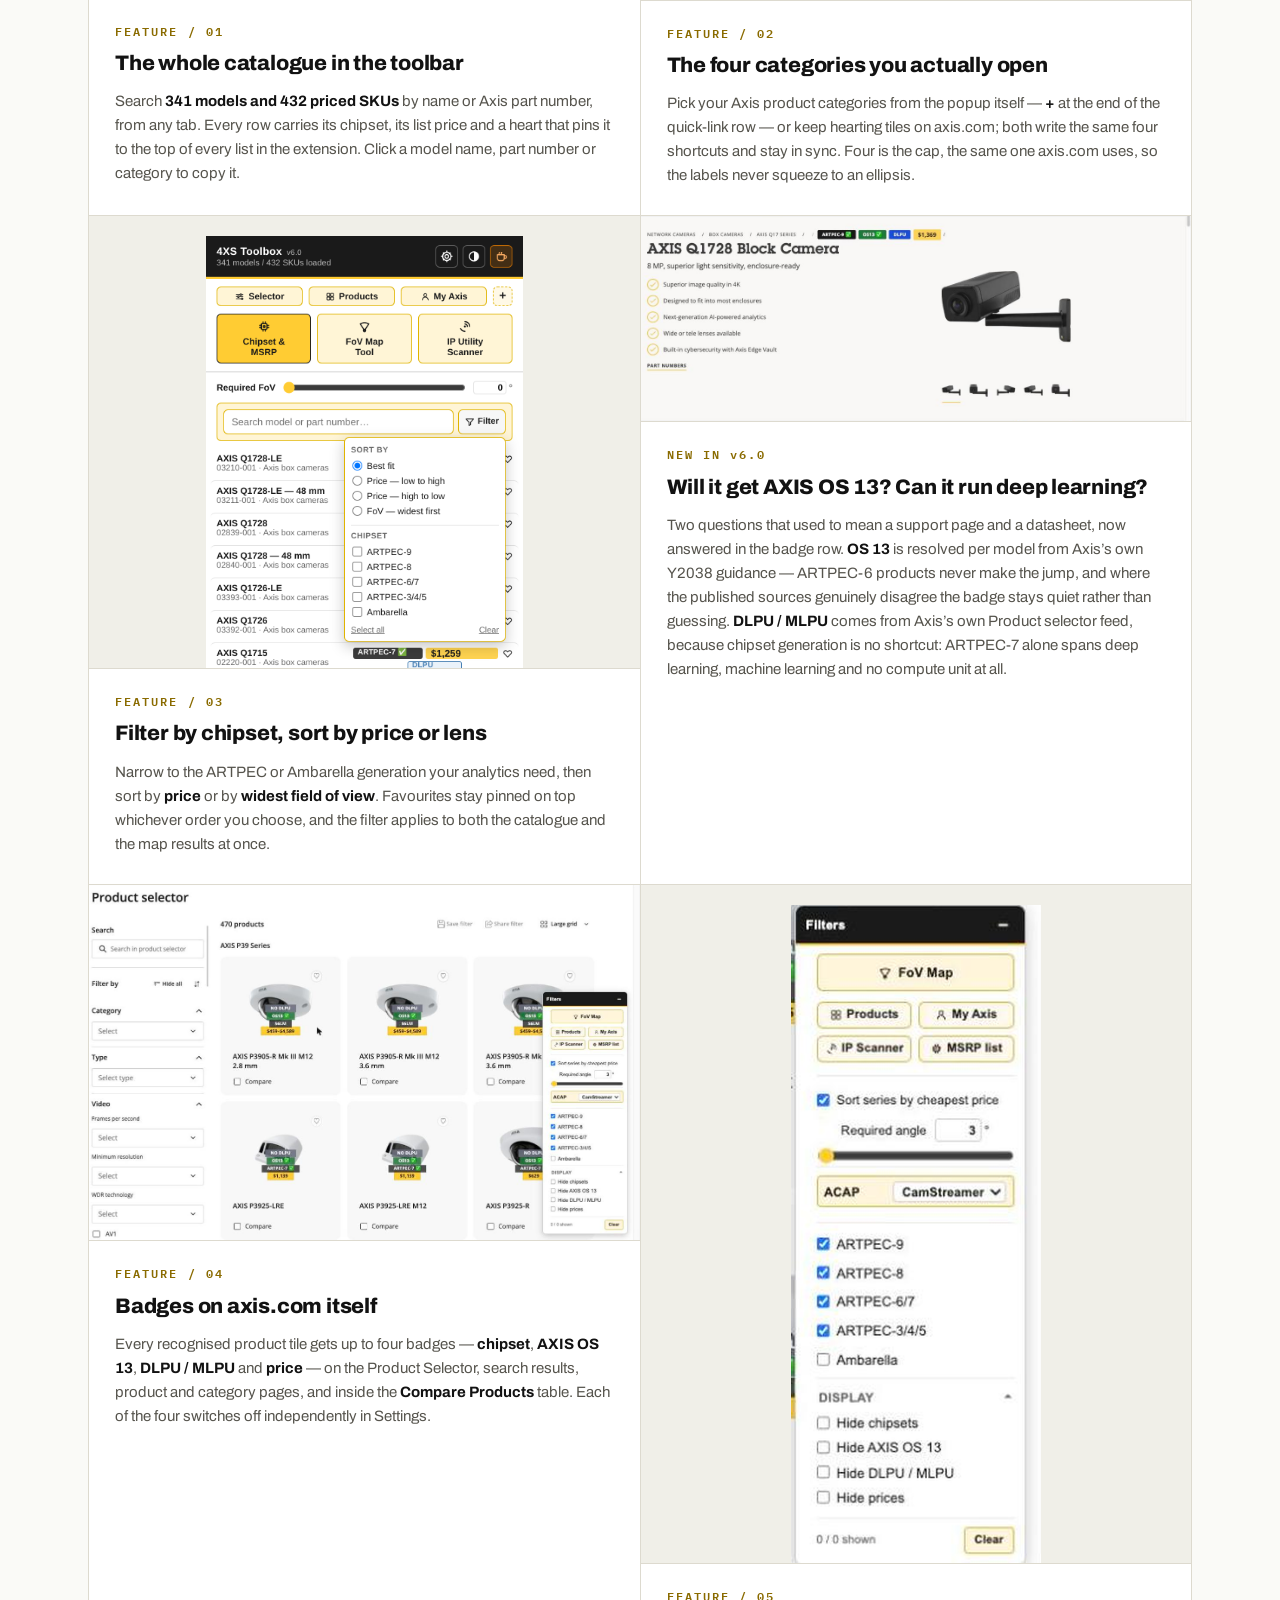
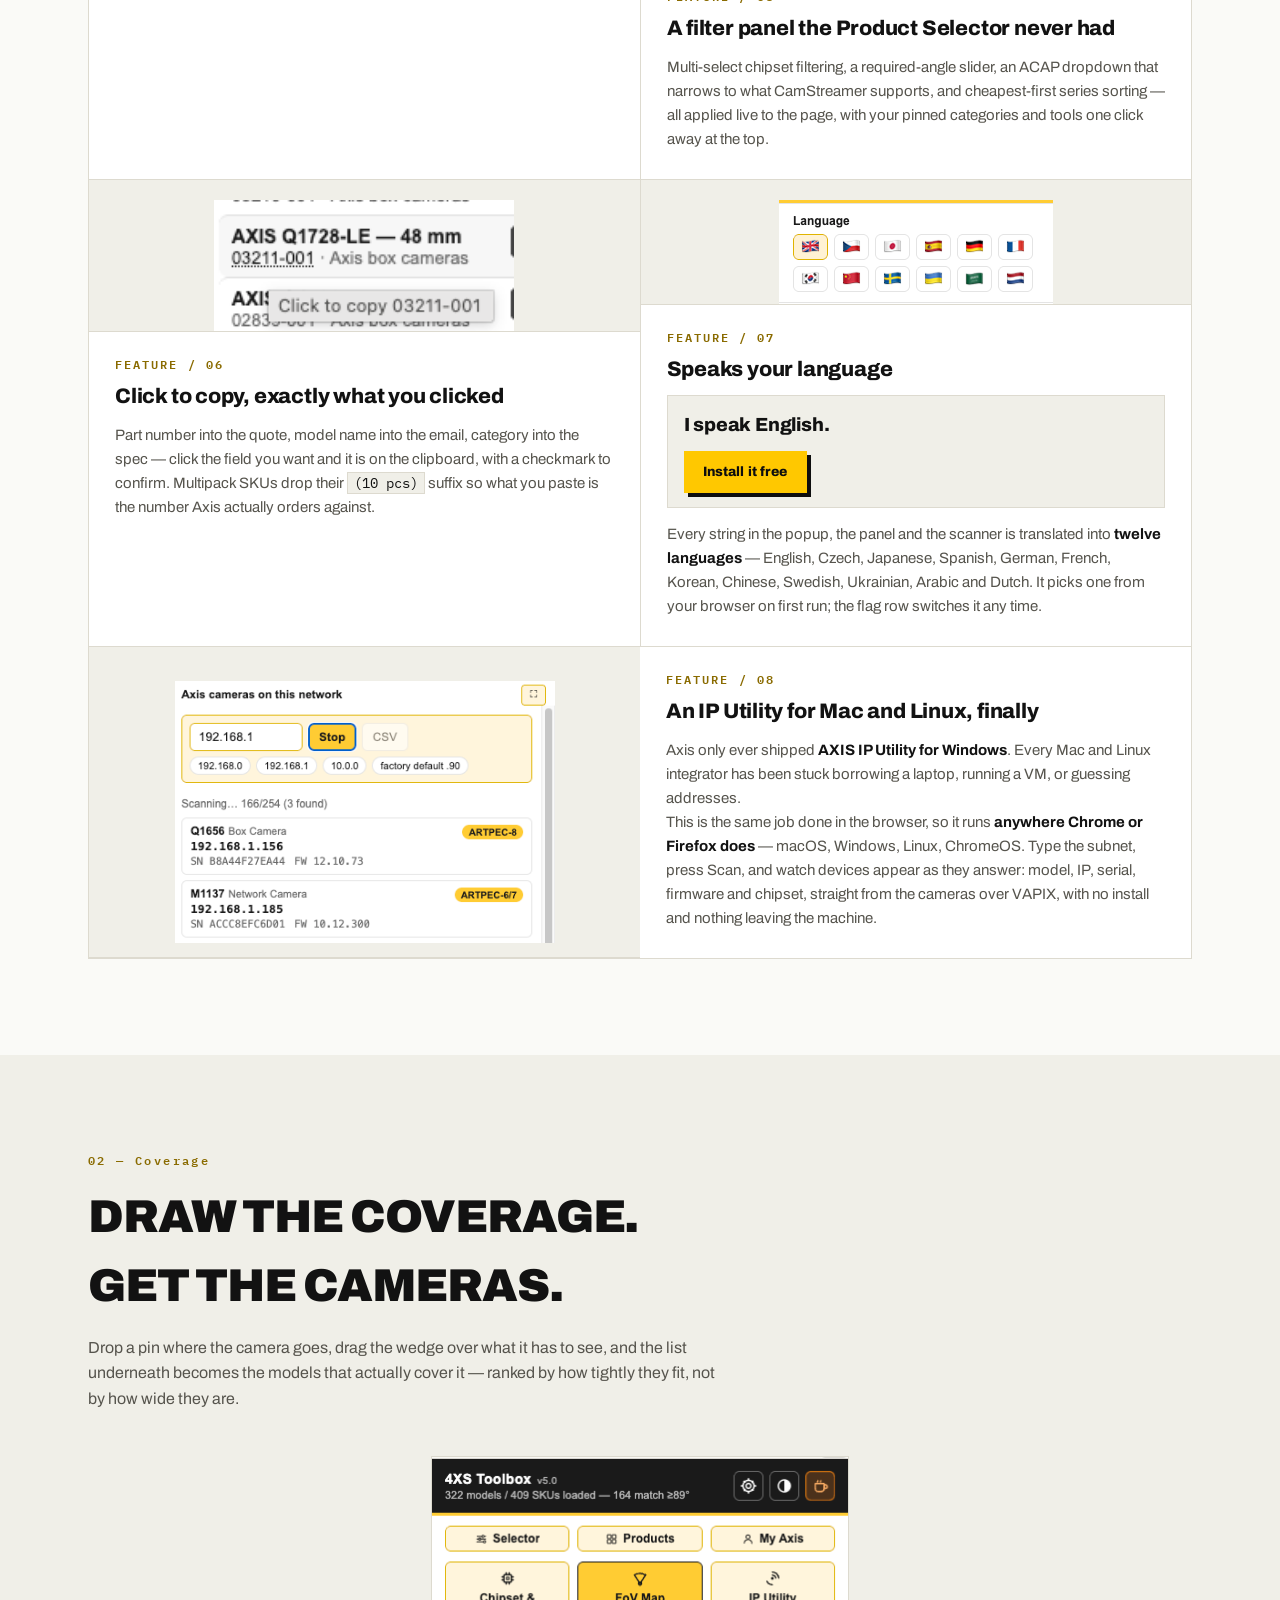
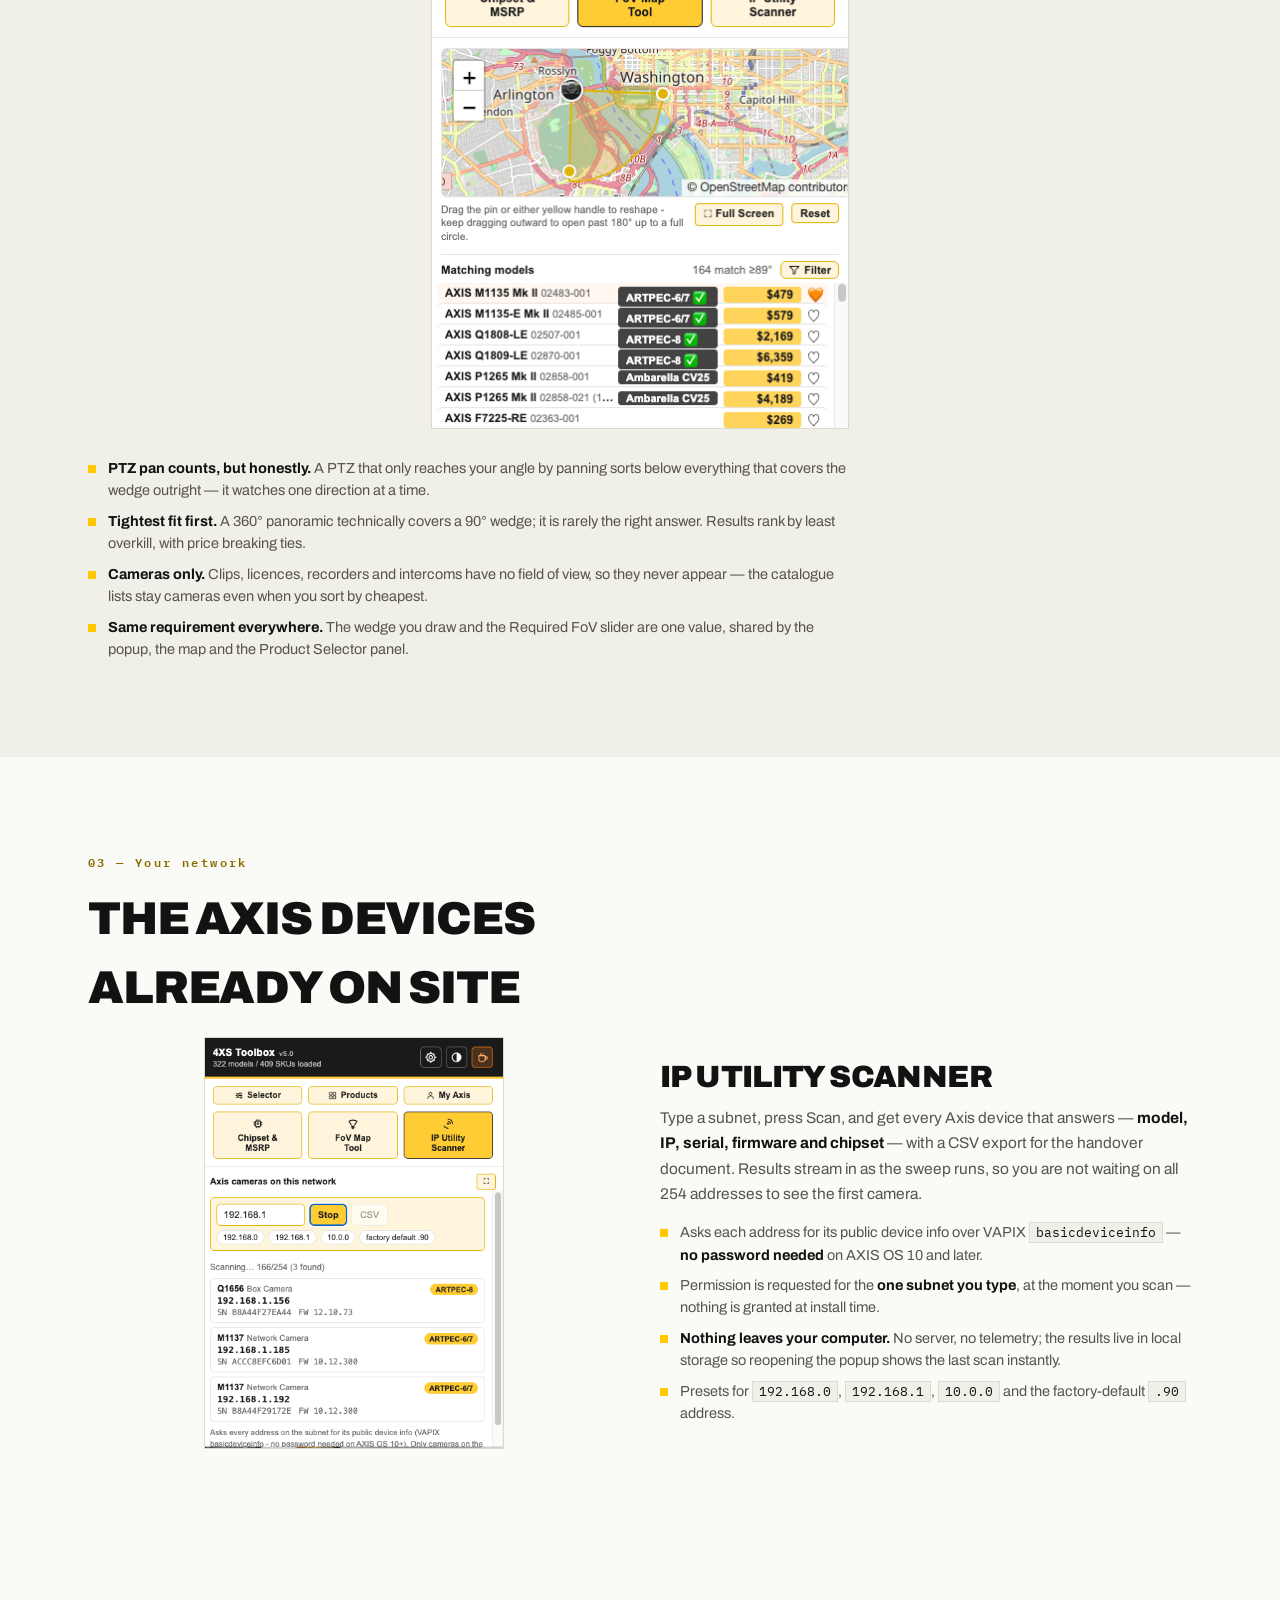
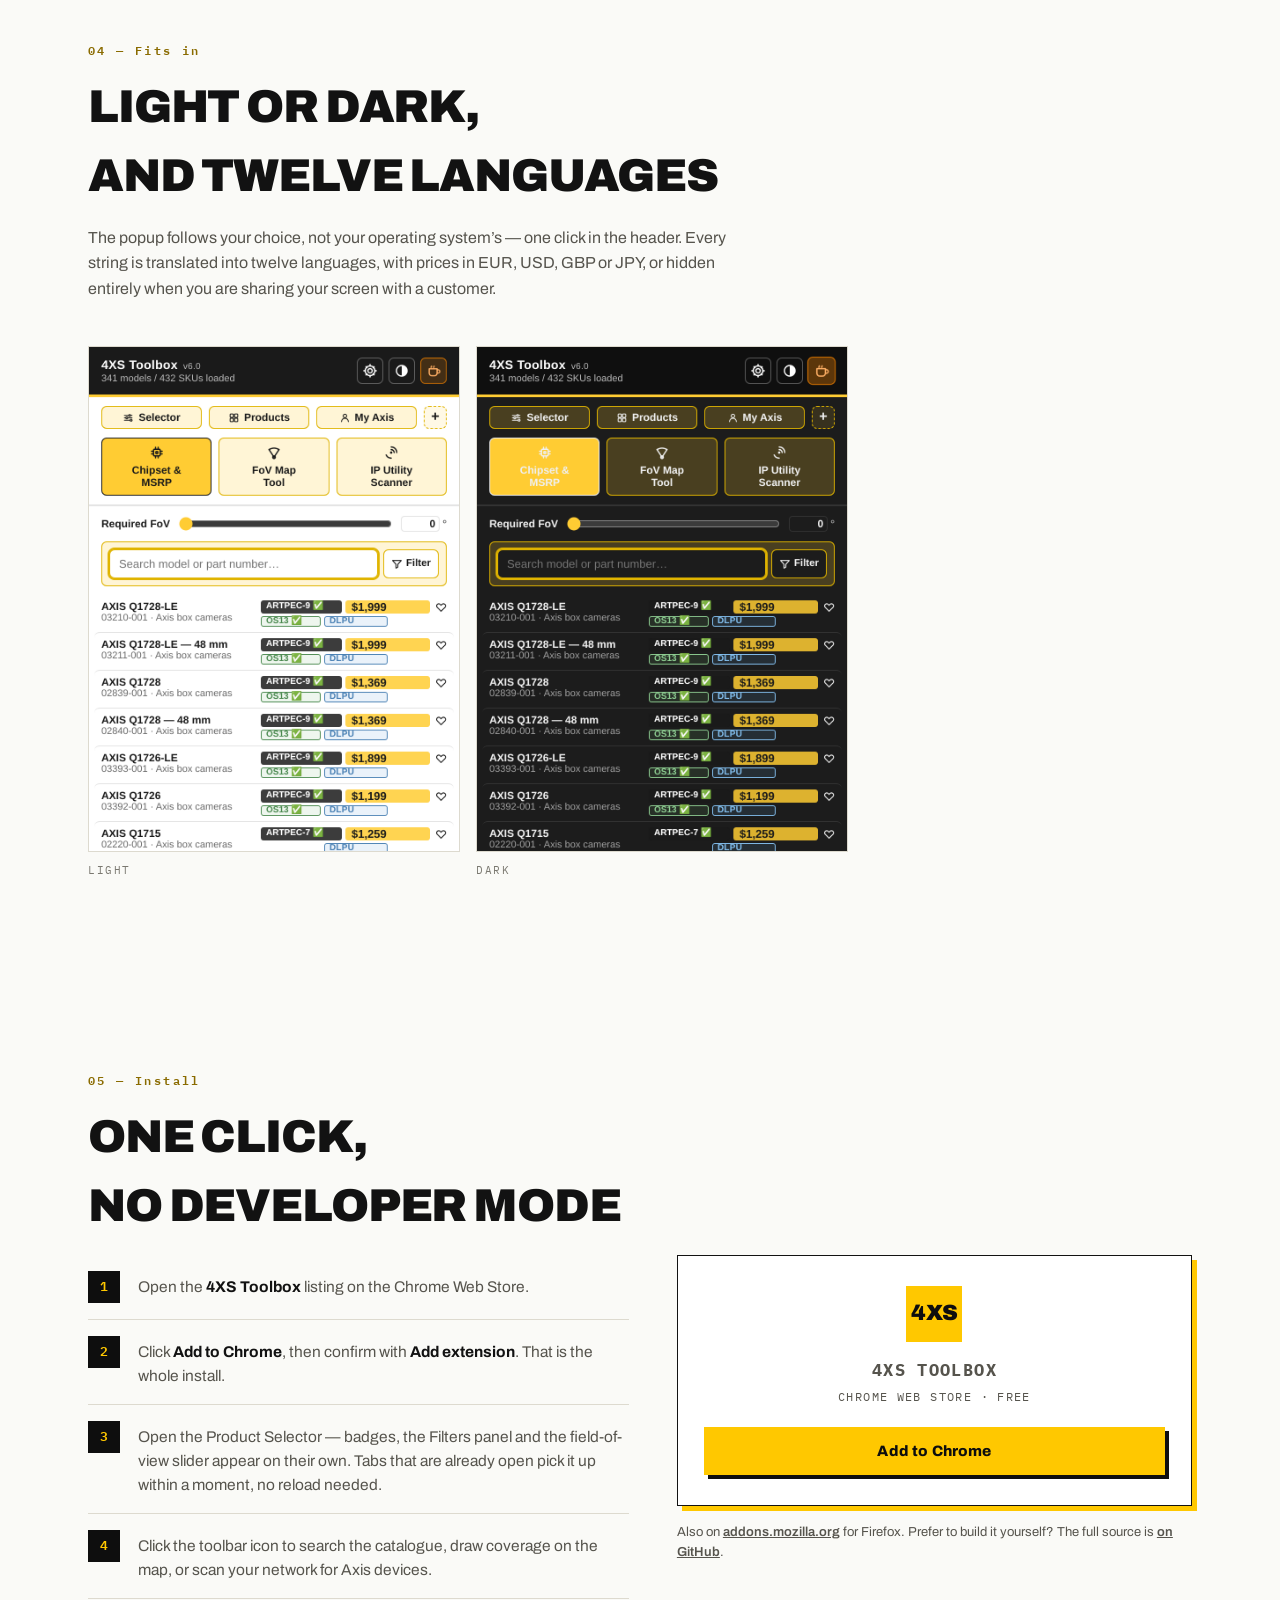
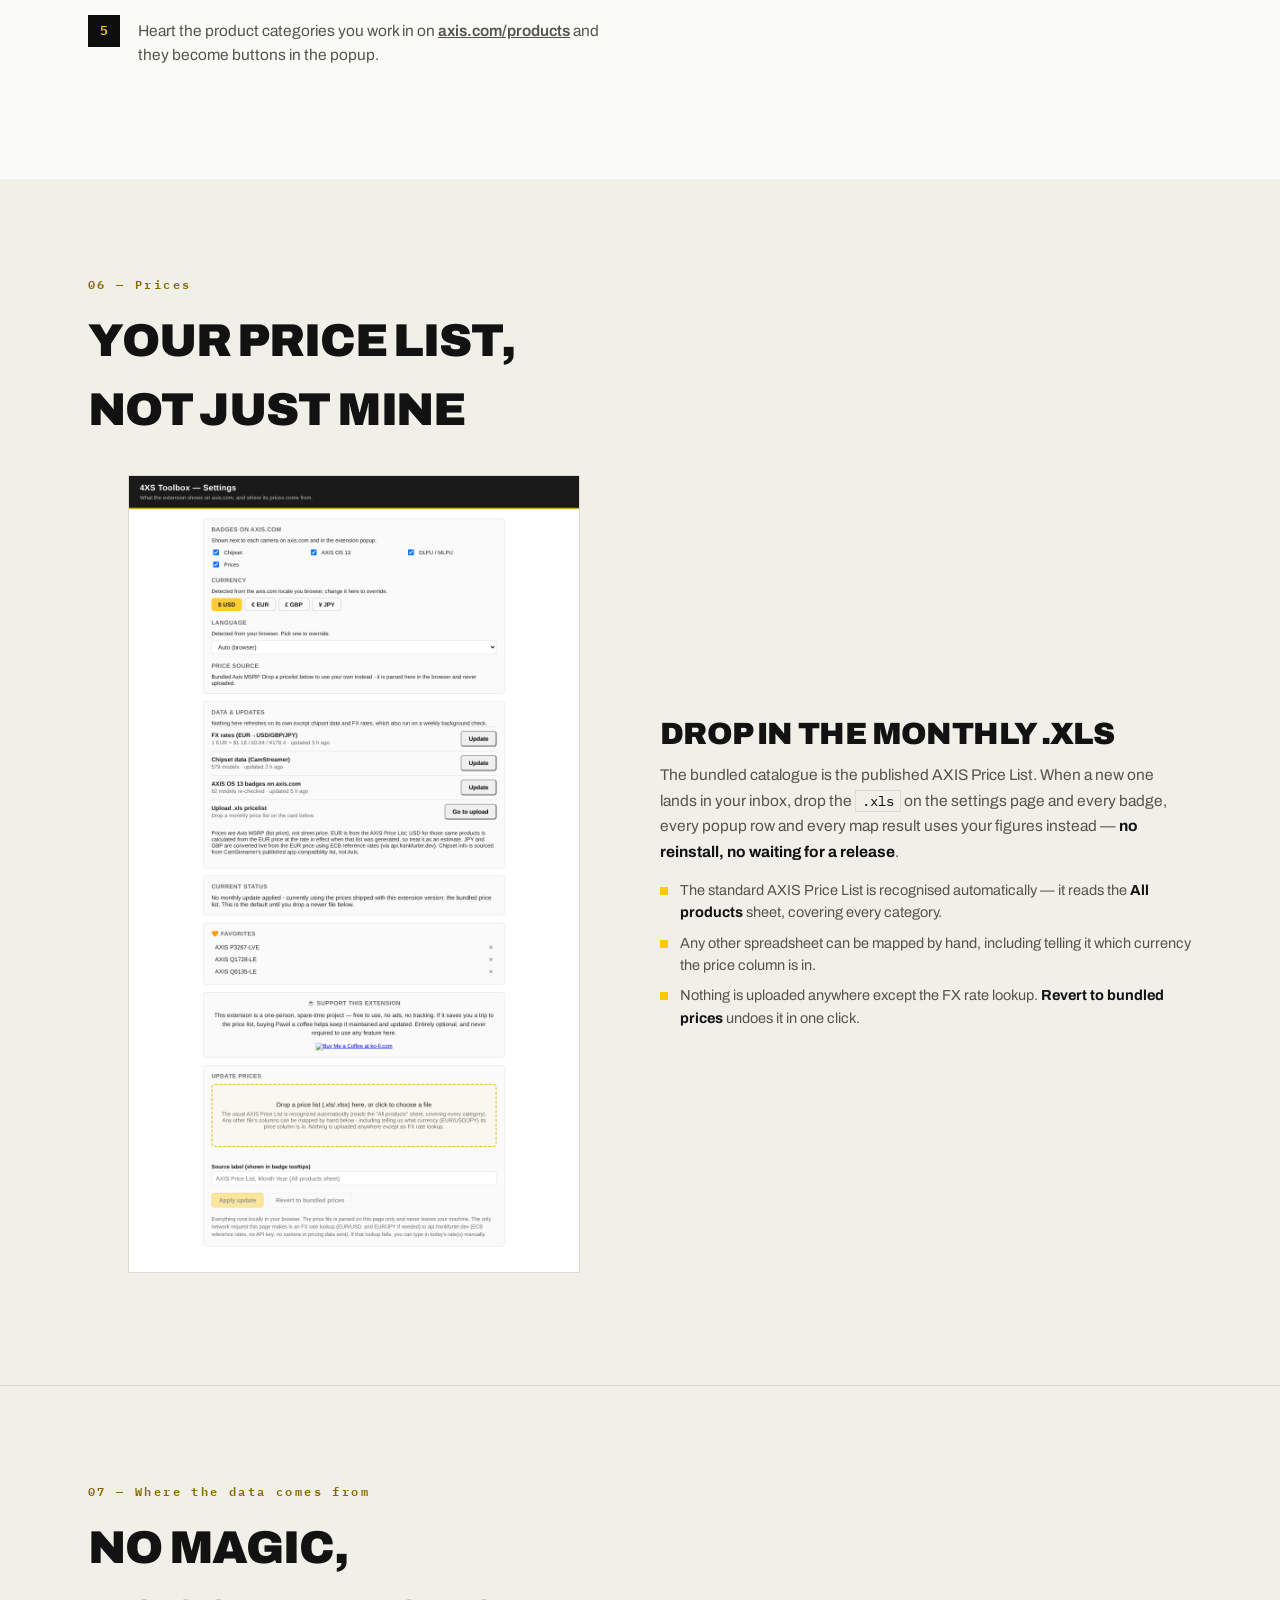
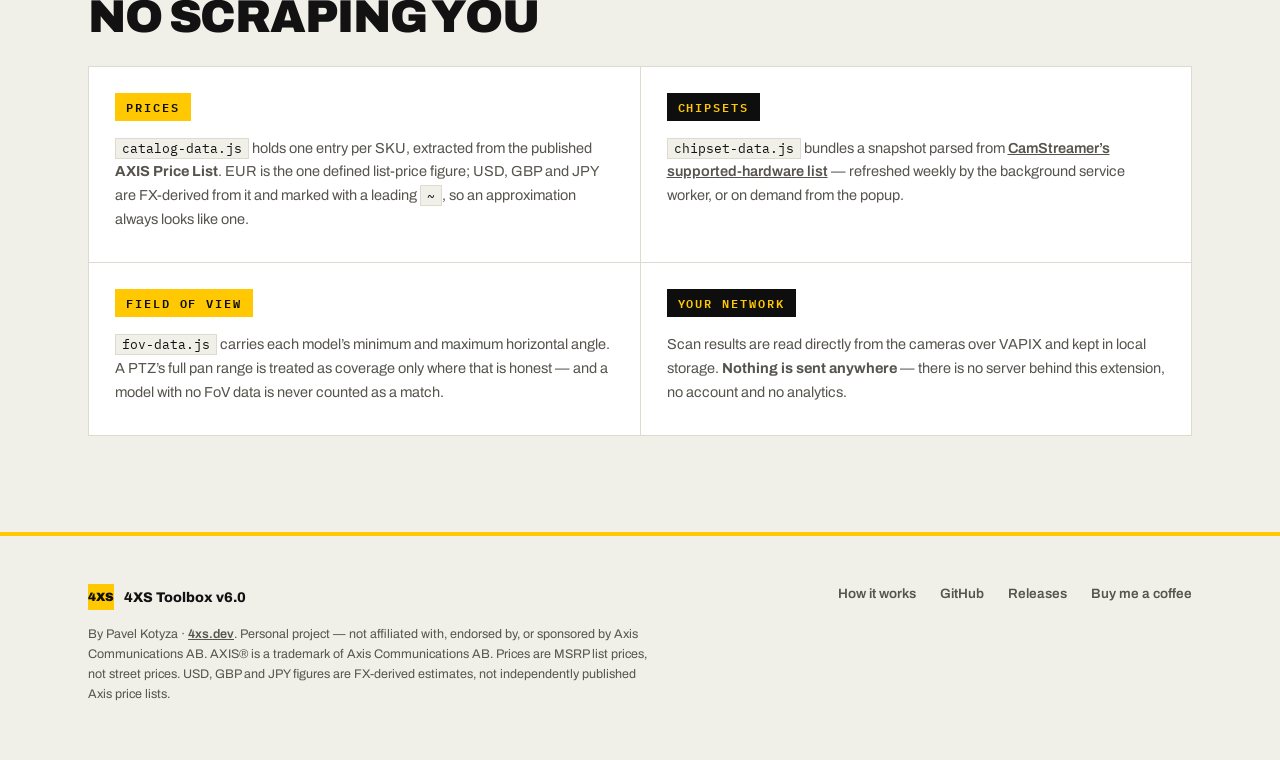
==== commit 4c96764c: "docs: translate v6.0 copy — 11 hero locales and the Japanese page The v6.0 docs pass left every non-" ====
--- a/docs/index.html
+++ b/docs/index.html
@@ -495,7 +495,7 @@
           <span class="tag">Free · Chrome &amp; Firefox</span>
         </div>
         <h1><span id="hero-h1a">Find the right</span><br><span id="hero-h1b">Axis camera.</span></h1>
-        <p class="sub" id="hero-sub">Chipset, list price, field of view — and what is already sitting on your network. 4XS Toolbox puts the facts you actually spec on next to every camera, in the places you are already looking: the <a href="https://www.axis.com/support/tools/product-selector" target="_blank" rel="noopener">Axis Product Selector</a>, <a href="https://www.axis.com/search" target="_blank" rel="noopener">axis.com search</a>, every product and category page, a toolbar popup that searches all 432 priced SKUs, and a map that picks cameras from the coverage you draw. New in v6.0: <strong>AXIS OS 13 readiness</strong> and <strong>DLPU / MLPU</strong> on the same row of badges.</p>
+        <p class="sub" id="hero-sub">Chipset, <strong>AXIS OS 13 readiness</strong>, <strong>DLPU / MLPU</strong>, list price and field of view — and what is already sitting on your network. 4XS Toolbox puts the facts you actually spec on next to every camera, in the places you are already looking: the <a href="https://www.axis.com/support/tools/product-selector" target="_blank" rel="noopener">Axis Product Selector</a>, <a href="https://www.axis.com/search" target="_blank" rel="noopener">axis.com search</a>, every product and category page, a toolbar popup that searches all 432 priced SKUs, and a map that picks cameras from the coverage you draw.</p>
         <div class="cta-row">
           <a class="btn btn-primary" id="hero-cta1" href="https://chromewebstore.google.com/detail/axis-msrp-price-overlay/gnegcekipfaapeboifcejnjmfemfigpl" target="_blank" rel="noopener">Add to Chrome — it&rsquo;s free</a>
           <a class="btn btn-ghost" id="hero-cta2" href="https://github.com/kotyzap/4XS-Toolbox" target="_blank" rel="noopener">Get the source</a>
@@ -851,7 +851,7 @@
   // the strings below are constants in this file, building the sentence with
   // innerHTML keeps the two inline links working in every language.
   (function () {
-    var T = {"en": ["Find the right", "Axis camera.", "Chipset, list price and field of view next to every Axis camera — on the {ps}, in {search} and on every product page. Plus a map that picks cameras from the coverage you draw, and a scanner for the devices already on your network.", "Add to Chrome — it’s free", "Get the source", "Axis Product Selector", "axis.com search", "ltr"], "cs": ["Najděte správnou", "kameru Axis.", "Čipset, ceníková cena a zorné pole u každé kamery Axis — v {ps}, ve {search} i na každé stránce produktu. K tomu mapa, která vybere kamery podle pokrytí, jež nakreslíte, a skener zařízení, která už máte v síti.", "Přidat do Chromu — zdarma", "Zdrojový kód", "Axis Product Selectoru", "vyhledávání na axis.com", "ltr"], "ja": ["最適な", "Axis カメラを。", "チップセット、定価、画角を Axis の各カメラの隣に — {ps}、{search}、すべての製品ページで。描いた撮影範囲からカメラを選ぶマップと、ネットワーク上にすでにある機器を探すスキャナーも。", "Chrome に追加 — 無料", "ソースコード", "Axis 製品セレクター", "axis.com 検索", "ltr"], "es": ["Encuentra la cámara", "Axis adecuada.", "Chipset, precio de lista y campo de visión junto a cada cámara Axis — en el {ps}, en {search} y en cada página de producto. Además, un mapa que elige cámaras según la cobertura que dibujes y un escáner de los equipos que ya tienes en la red.", "Añadir a Chrome — gratis", "Ver el código", "Axis Product Selector", "la búsqueda de axis.com", "ltr"], "de": ["Finden Sie die", "richtige Axis-Kamera.", "Chipsatz, Listenpreis und Blickfeld neben jeder Axis-Kamera — im {ps}, in der {search} und auf jeder Produktseite. Dazu eine Karte, die Kameras nach der von Ihnen gezeichneten Abdeckung auswählt, und ein Scanner für die Geräte, die bereits im Netz sind.", "Zu Chrome hinzufügen — kostenlos", "Zum Quellcode", "Axis Product Selector", "axis.com-Suche", "ltr"], "fr": ["Trouvez la bonne", "caméra Axis.", "Chipset, prix catalogue et champ de vision à côté de chaque caméra Axis — dans le {ps}, dans {search} et sur chaque page produit. Plus une carte qui choisit les caméras selon la couverture que vous dessinez, et un scanner des équipements déjà présents sur votre réseau.", "Ajouter à Chrome — gratuit", "Voir le code source", "Axis Product Selector", "la recherche axis.com", "ltr"], "ko": ["알맞은", "Axis 카메라를.", "칩셋, 정가, 화각을 모든 Axis 카메라 옆에 — {ps}, {search}, 모든 제품 페이지에서. 직접 그린 촬영 범위로 카메라를 골라 주는 지도와, 네트워크에 이미 있는 장비를 찾아 주는 스캐너까지.", "Chrome에 추가 — 무료", "소스 코드", "Axis 제품 셀렉터", "axis.com 검색", "ltr"], "zh": ["找到合适的", "Axis 摄像机。", "在每台 Axis 摄像机旁显示芯片组、标价和视场角 — 涵盖 {ps}、{search} 以及每个产品页面。还有根据你绘制的覆盖范围挑选摄像机的地图，以及扫描网络中现有设备的工具。", "添加到 Chrome — 免费", "查看源代码", "Axis 产品选型器", "axis.com 搜索", "ltr"], "sv": ["Hitta rätt", "Axis-kamera.", "Chipset, listpris och synfält bredvid varje Axis-kamera — i {ps}, i {search} och på varje produktsida. Dessutom en karta som väljer kameror utifrån täckningen du ritar, och en skanner för enheterna som redan finns i nätverket.", "Lägg till i Chrome — gratis", "Källkoden", "Axis Product Selector", "axis.com-sökningen", "ltr"], "uk": ["Знайдіть потрібну", "камеру Axis.", "Чипсет, прайсова ціна та кут огляду поруч із кожною камерою Axis — у {ps}, у {search} та на кожній сторінці продукту. А також мапа, що добирає камери за намальованим покриттям, і сканер пристроїв, які вже є у вашій мережі.", "Додати в Chrome — безкоштовно", "Вихідний код", "Axis Product Selector", "пошуку axis.com", "ltr"], "ar": ["اعثر على", "كاميرا Axis المناسبة.", "الشريحة وسعر القائمة ومجال الرؤية بجوار كل كاميرا Axis — في {ps} و{search} وكل صفحة منتج. بالإضافة إلى خريطة تختار الكاميرات حسب التغطية التي ترسمها، وماسح للأجهزة الموجودة بالفعل على شبكتك.", "أضِفه إلى Chrome — مجانًا", "الشيفرة المصدرية", "أداة اختيار منتجات Axis", "بحث axis.com", "rtl"], "nl": ["Vind de juiste", "Axis-camera.", "Chipset, adviesprijs en beeldhoek naast elke Axis-camera — in de {ps}, in {search} en op elke productpagina. Plus een kaart die camera's kiest op basis van de dekking die je tekent, en een scanner voor de apparaten die al in je netwerk zitten.", "Toevoegen aan Chrome — gratis", "Broncode", "Axis Product Selector", "axis.com-zoekfunctie", "ltr"]};
+    var T = {"en": ["Find the right", "Axis camera.", "Chipset, AXIS OS 13 readiness, DLPU/MLPU and list price next to every Axis camera — on the {ps}, in {search} and on every product page. Plus a map that picks cameras from the coverage you draw, and a scanner for the devices already on your network.", "Add to Chrome — it’s free", "Get the source", "Axis Product Selector", "axis.com search", "ltr"], "cs": ["Najděte správnou", "kameru Axis.", "Čipset, připravenost na AXIS OS 13, DLPU/MLPU a ceníková cena u každé kamery Axis — v {ps}, ve {search} i na každé stránce produktu. K tomu mapa, která vybere kamery podle pokrytí, jež nakreslíte, a skener zařízení, která už máte v síti.", "Přidat do Chromu — zdarma", "Zdrojový kód", "Axis Product Selectoru", "vyhledávání na axis.com", "ltr"], "ja": ["最適な", "Axis カメラを。", "チップセット、AXIS OS 13 対応可否、DLPU/MLPU、定価を Axis の各カメラの隣に — {ps}、{search}、すべての製品ページで。描いた撮影範囲からカメラを選ぶマップと、ネットワーク上にすでにある機器を探すスキャナーも。", "Chrome に追加 — 無料", "ソースコード", "Axis 製品セレクター", "axis.com 検索", "ltr"], "es": ["Encuentra la cámara", "Axis adecuada.", "Chipset, compatibilidad con AXIS OS 13, DLPU/MLPU y precio de lista junto a cada cámara Axis — en el {ps}, en {search} y en cada página de producto. Además, un mapa que elige cámaras según la cobertura que dibujes y un escáner de los equipos que ya tienes en la red.", "Añadir a Chrome — gratis", "Ver el código", "Axis Product Selector", "la búsqueda de axis.com", "ltr"], "de": ["Finden Sie die", "richtige Axis-Kamera.", "Chipsatz, AXIS-OS-13-Tauglichkeit, DLPU/MLPU und Listenpreis neben jeder Axis-Kamera — im {ps}, in der {search} und auf jeder Produktseite. Dazu eine Karte, die Kameras nach der von Ihnen gezeichneten Abdeckung auswählt, und ein Scanner für die Geräte, die bereits im Netz sind.", "Zu Chrome hinzufügen — kostenlos", "Zum Quellcode", "Axis Product Selector", "axis.com-Suche", "ltr"], "fr": ["Trouvez la bonne", "caméra Axis.", "Chipset, compatibilité AXIS OS 13, DLPU/MLPU et prix catalogue à côté de chaque caméra Axis — dans le {ps}, dans {search} et sur chaque page produit. Plus une carte qui choisit les caméras selon la couverture que vous dessinez, et un scanner des équipements déjà présents sur votre réseau.", "Ajouter à Chrome — gratuit", "Voir le code source", "Axis Product Selector", "la recherche axis.com", "ltr"], "ko": ["알맞은", "Axis 카메라를.", "칩셋, AXIS OS 13 지원 여부, DLPU/MLPU, 정가를 모든 Axis 카메라 옆에 — {ps}, {search}, 모든 제품 페이지에서. 직접 그린 촬영 범위로 카메라를 골라 주는 지도와, 네트워크에 이미 있는 장비를 찾아 주는 스캐너까지.", "Chrome에 추가 — 무료", "소스 코드", "Axis 제품 셀렉터", "axis.com 검색", "ltr"], "zh": ["找到合适的", "Axis 摄像机。", "在每台 Axis 摄像机旁显示芯片组、AXIS OS 13 支持情况、DLPU/MLPU 和标价 — 涵盖 {ps}、{search} 以及每个产品页面。还有根据你绘制的覆盖范围挑选摄像机的地图，以及扫描网络中现有设备的工具。", "添加到 Chrome — 免费", "查看源代码", "Axis 产品选型器", "axis.com 搜索", "ltr"], "sv": ["Hitta rätt", "Axis-kamera.", "Chipset, stöd för AXIS OS 13, DLPU/MLPU och listpris bredvid varje Axis-kamera — i {ps}, i {search} och på varje produktsida. Dessutom en karta som väljer kameror utifrån täckningen du ritar, och en skanner för enheterna som redan finns i nätverket.", "Lägg till i Chrome — gratis", "Källkoden", "Axis Product Selector", "axis.com-sökningen", "ltr"], "uk": ["Знайдіть потрібну", "камеру Axis.", "Чипсет, підтримка AXIS OS 13, DLPU/MLPU та прайсова ціна поруч із кожною камерою Axis — у {ps}, у {search} та на кожній сторінці продукту. А також мапа, що добирає камери за намальованим покриттям, і сканер пристроїв, які вже є у вашій мережі.", "Додати в Chrome — безкоштовно", "Вихідний код", "Axis Product Selector", "пошуку axis.com", "ltr"], "ar": ["اعثر على", "كاميرا Axis المناسبة.", "الشريحة وجاهزية AXIS OS 13 و DLPU/MLPU وسعر القائمة بجوار كل كاميرا Axis — في {ps} و{search} وكل صفحة منتج. بالإضافة إلى خريطة تختار الكاميرات حسب التغطية التي ترسمها، وماسح للأجهزة الموجودة بالفعل على شبكتك.", "أضِفه إلى Chrome — مجانًا", "الشيفرة المصدرية", "أداة اختيار منتجات Axis", "بحث axis.com", "rtl"], "nl": ["Vind de juiste", "Axis-camera.", "Chipset, geschiktheid voor AXIS OS 13, DLPU/MLPU en adviesprijs naast elke Axis-camera — in de {ps}, in {search} en op elke productpagina. Plus een kaart die camera's kiest op basis van de dekking die je tekent, en een scanner voor de apparaten die al in je netwerk zitten.", "Toevoegen aan Chrome — gratis", "Broncode", "Axis Product Selector", "axis.com-zoekfunctie", "ltr"]};
     var nav = (navigator.language || navigator.userLanguage || "").toLowerCase();
     var code = nav.split("-")[0];
     var t = T[code];
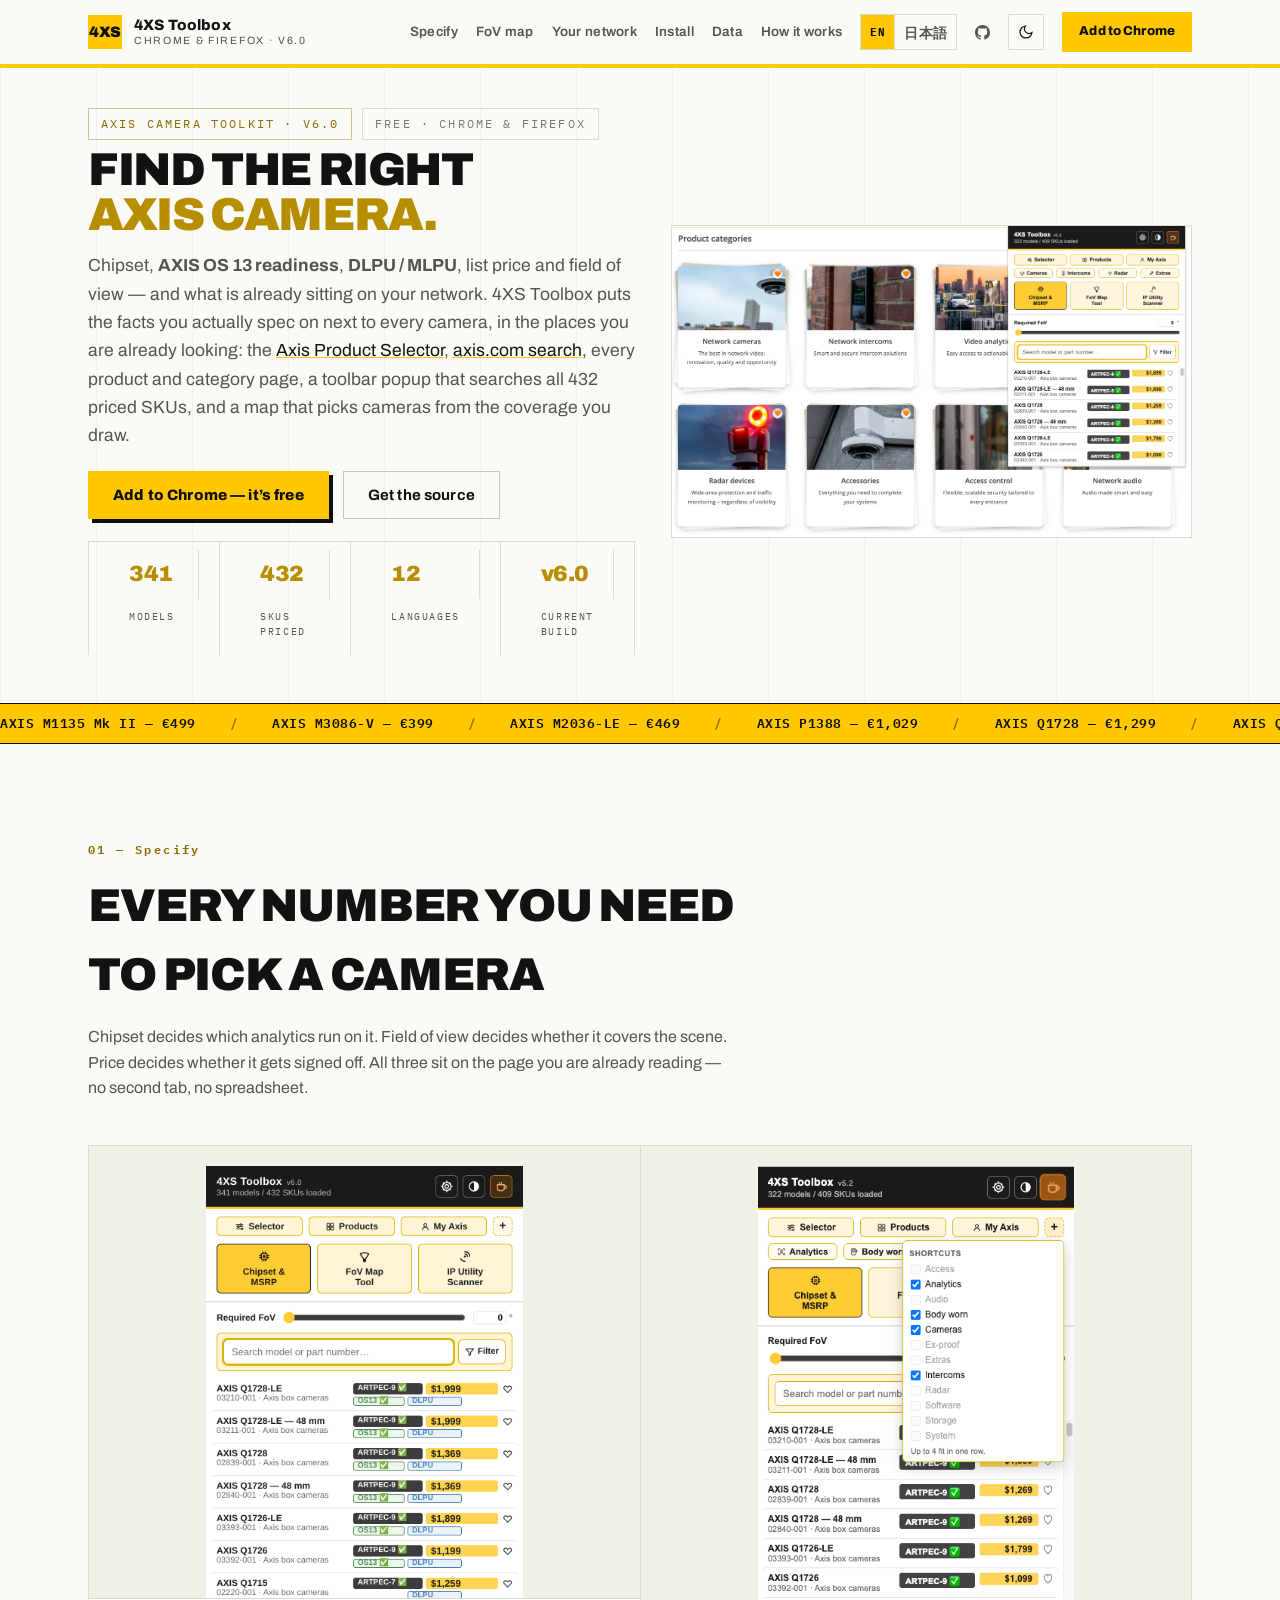
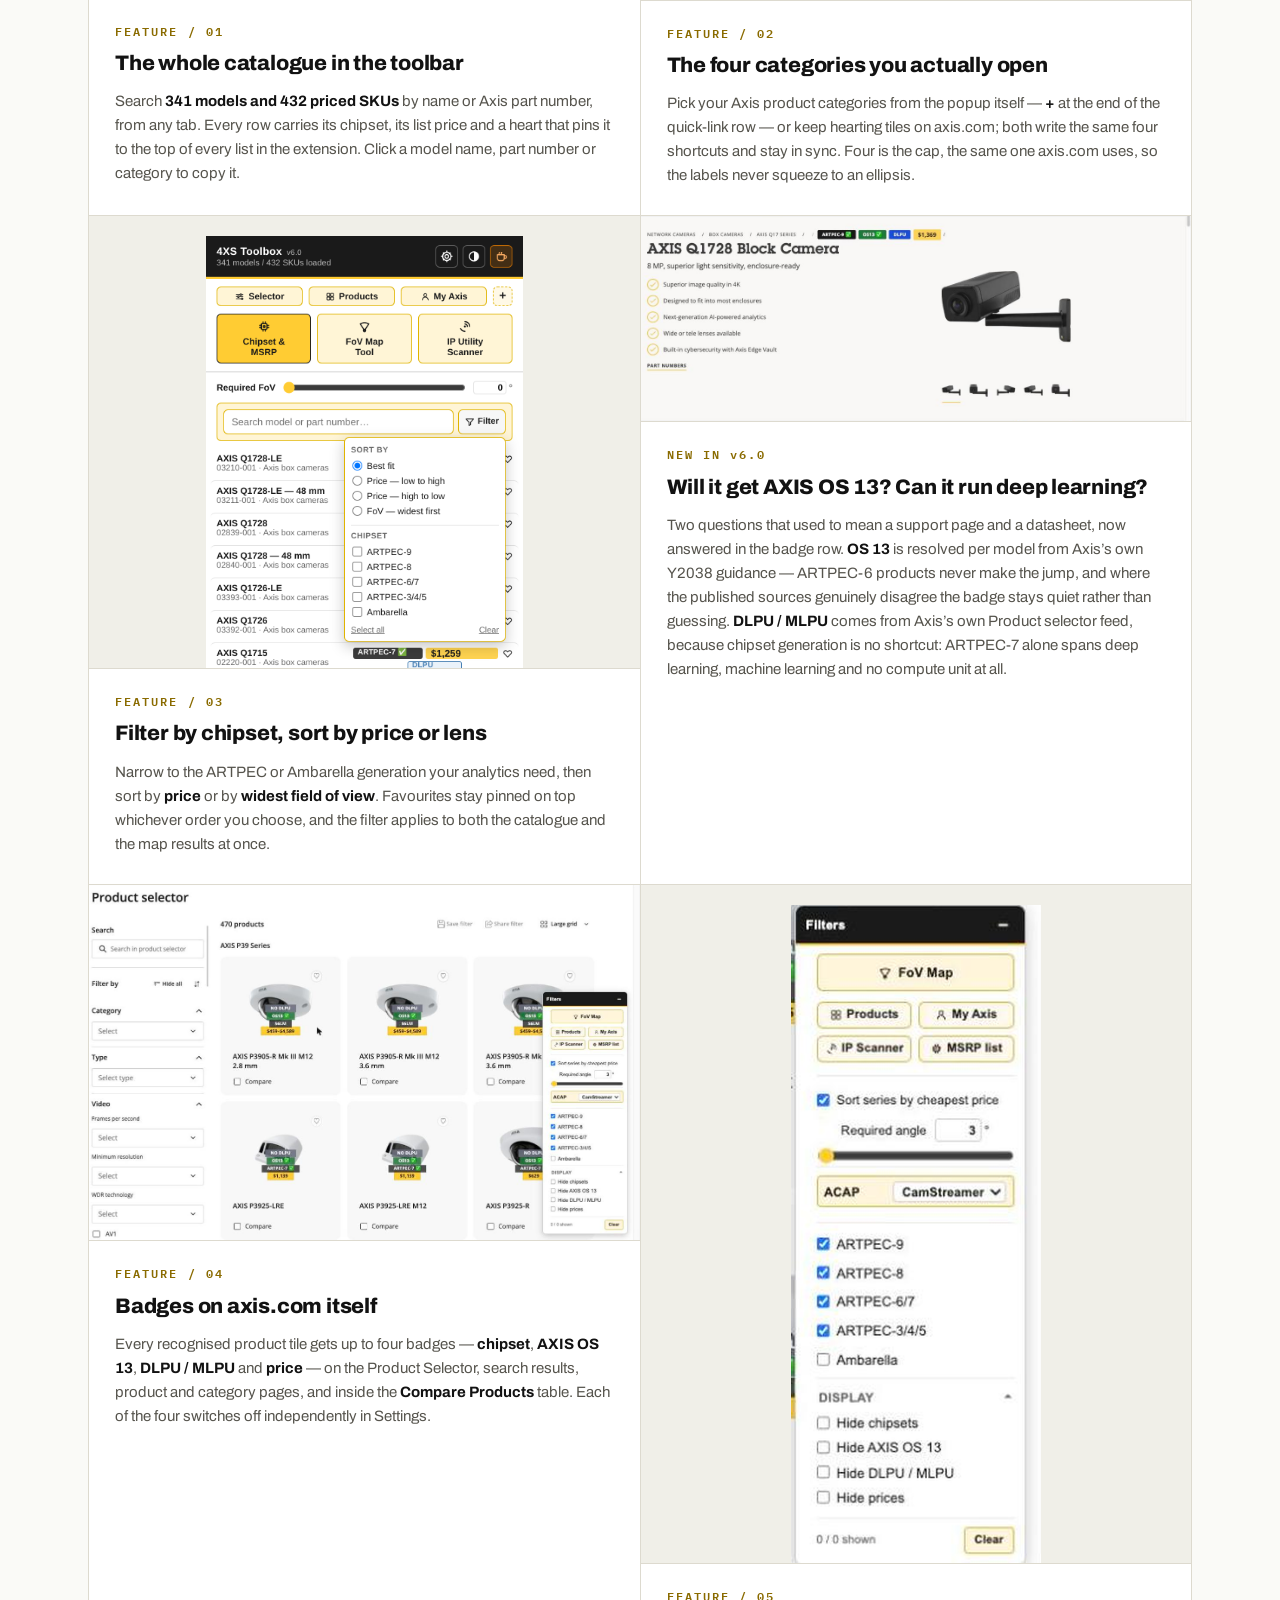
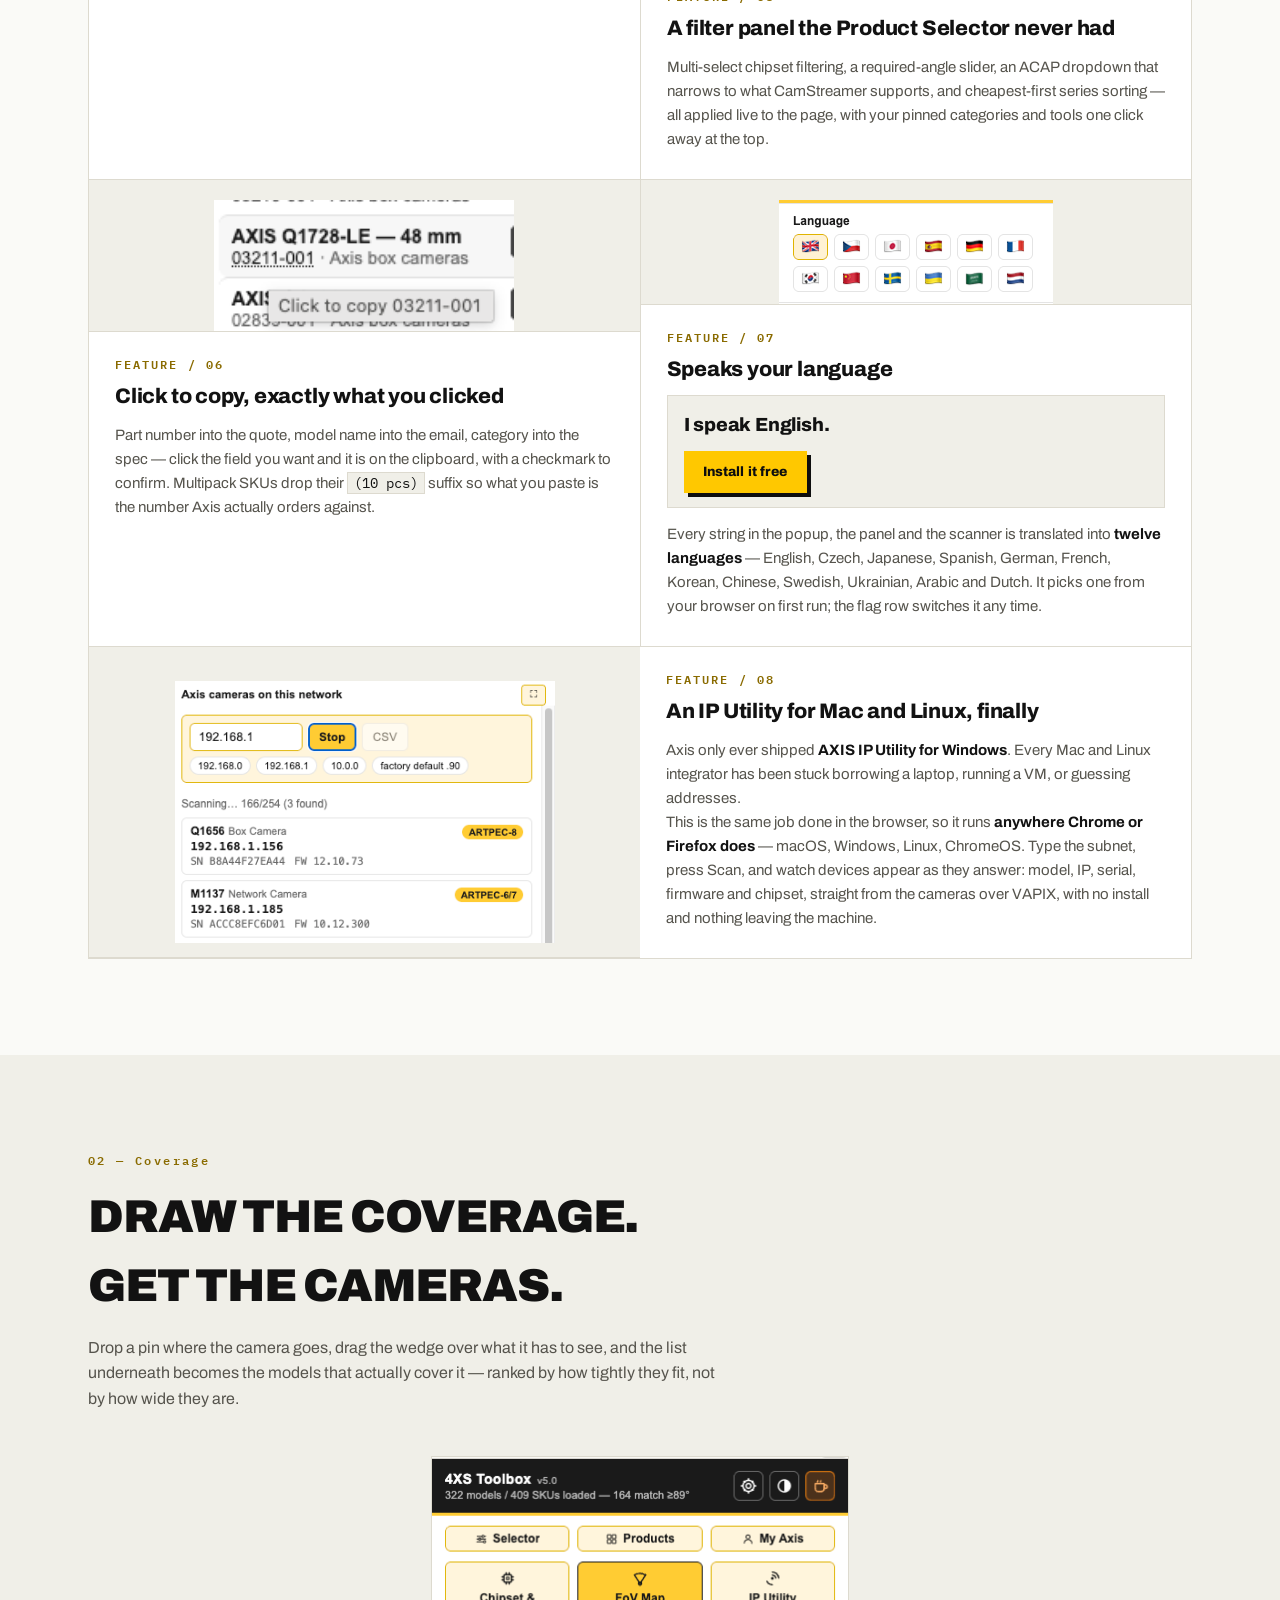
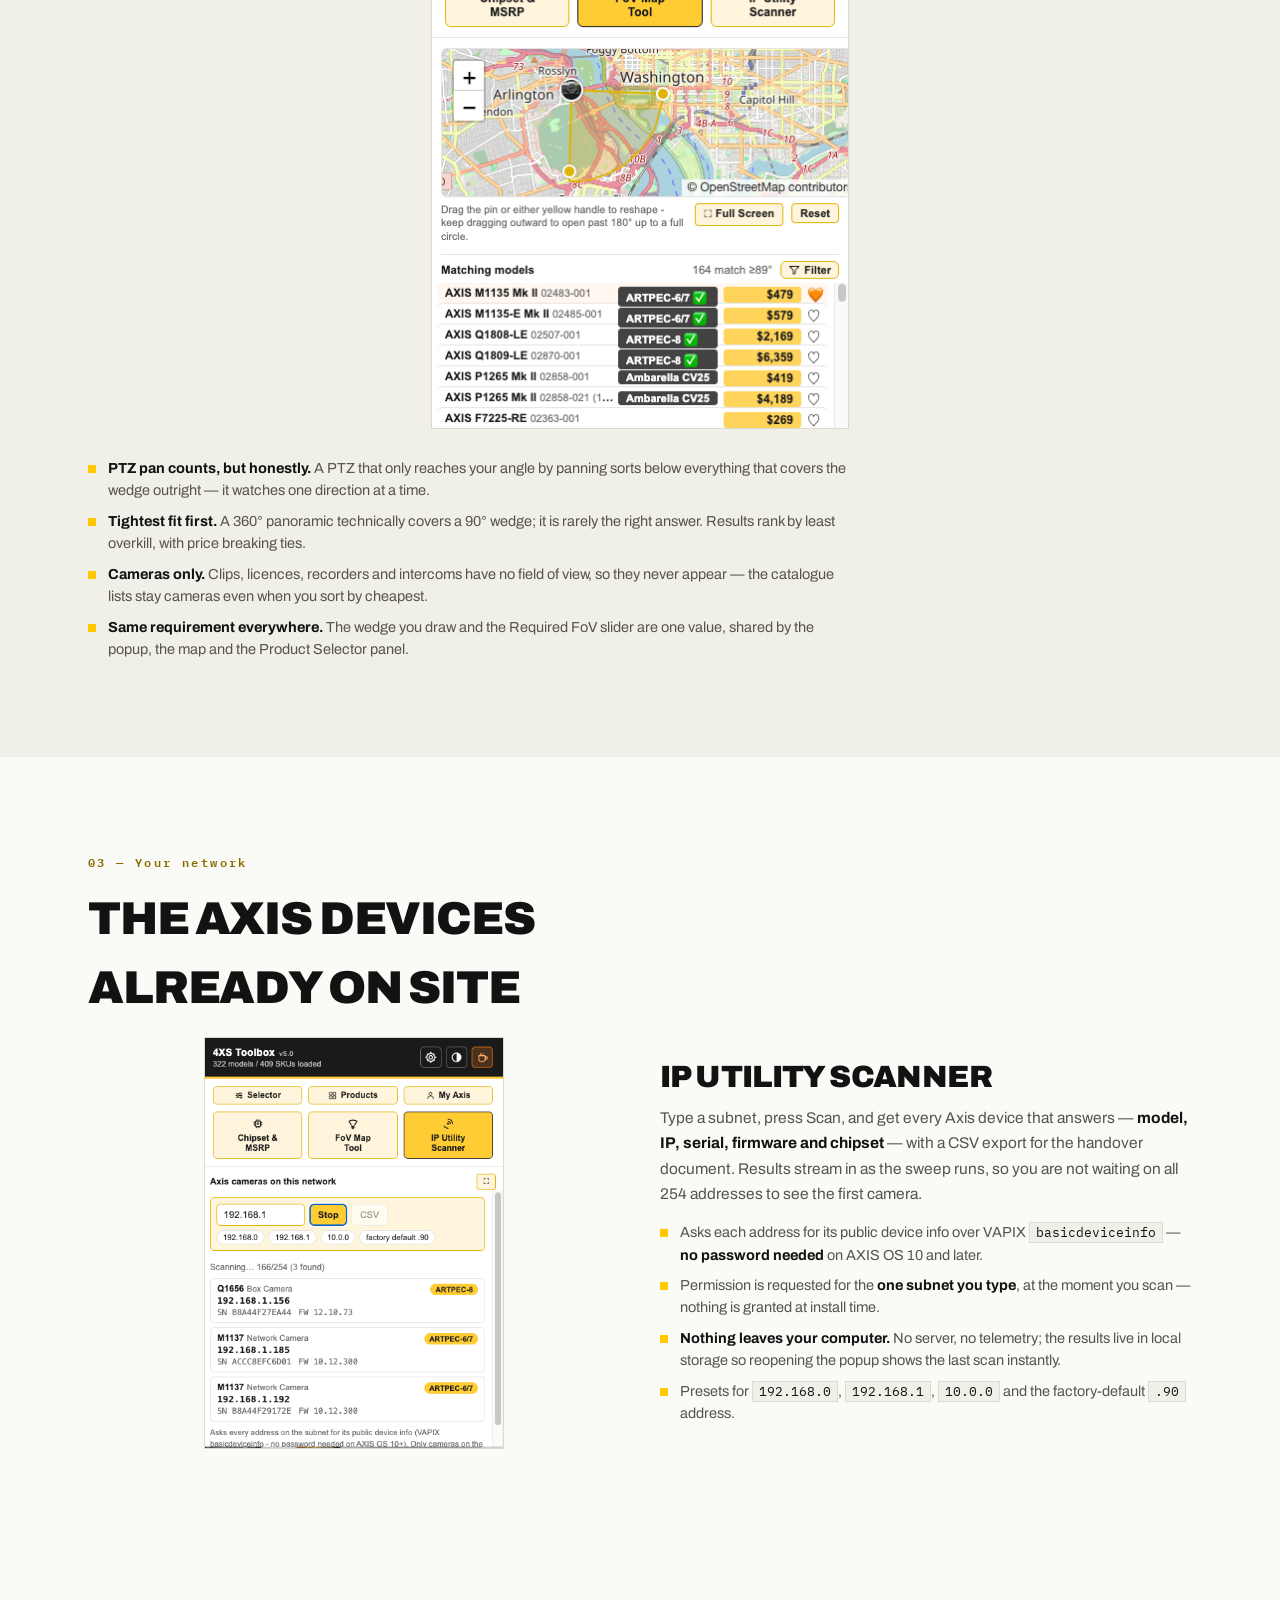
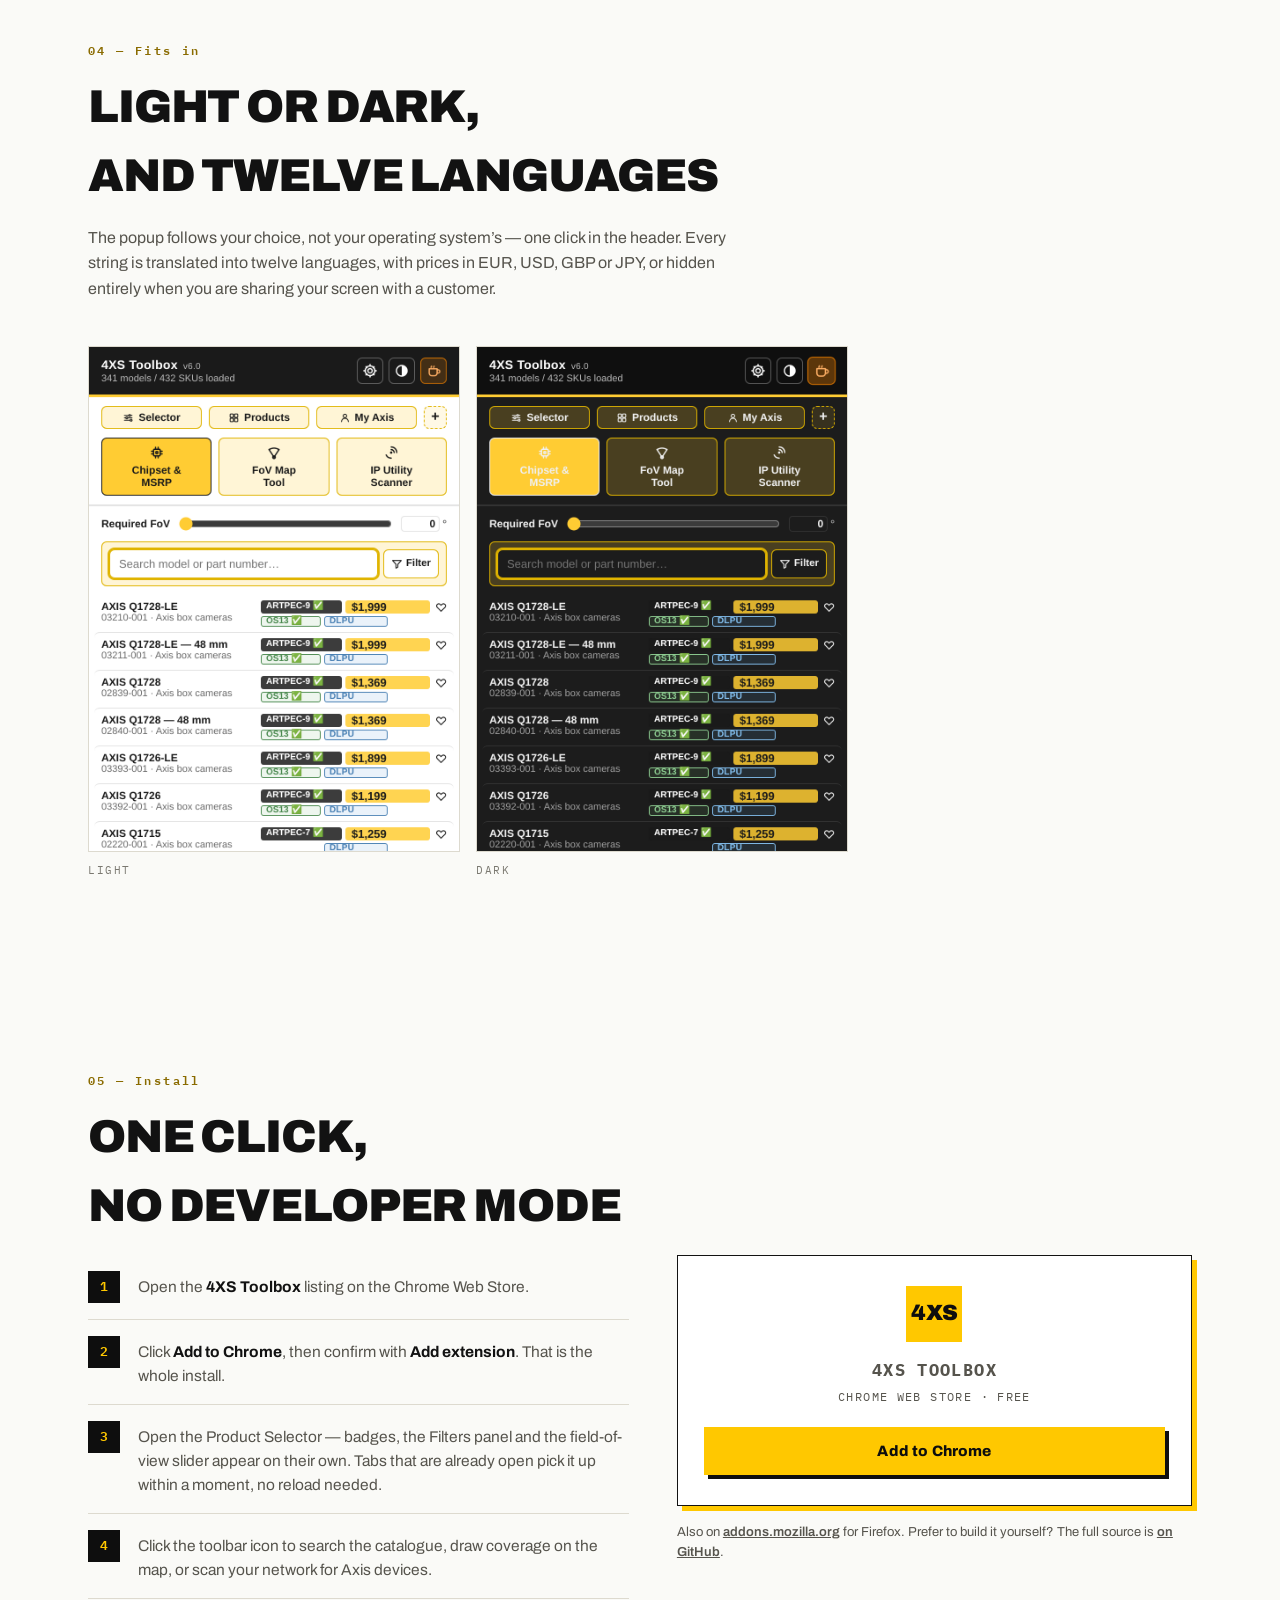
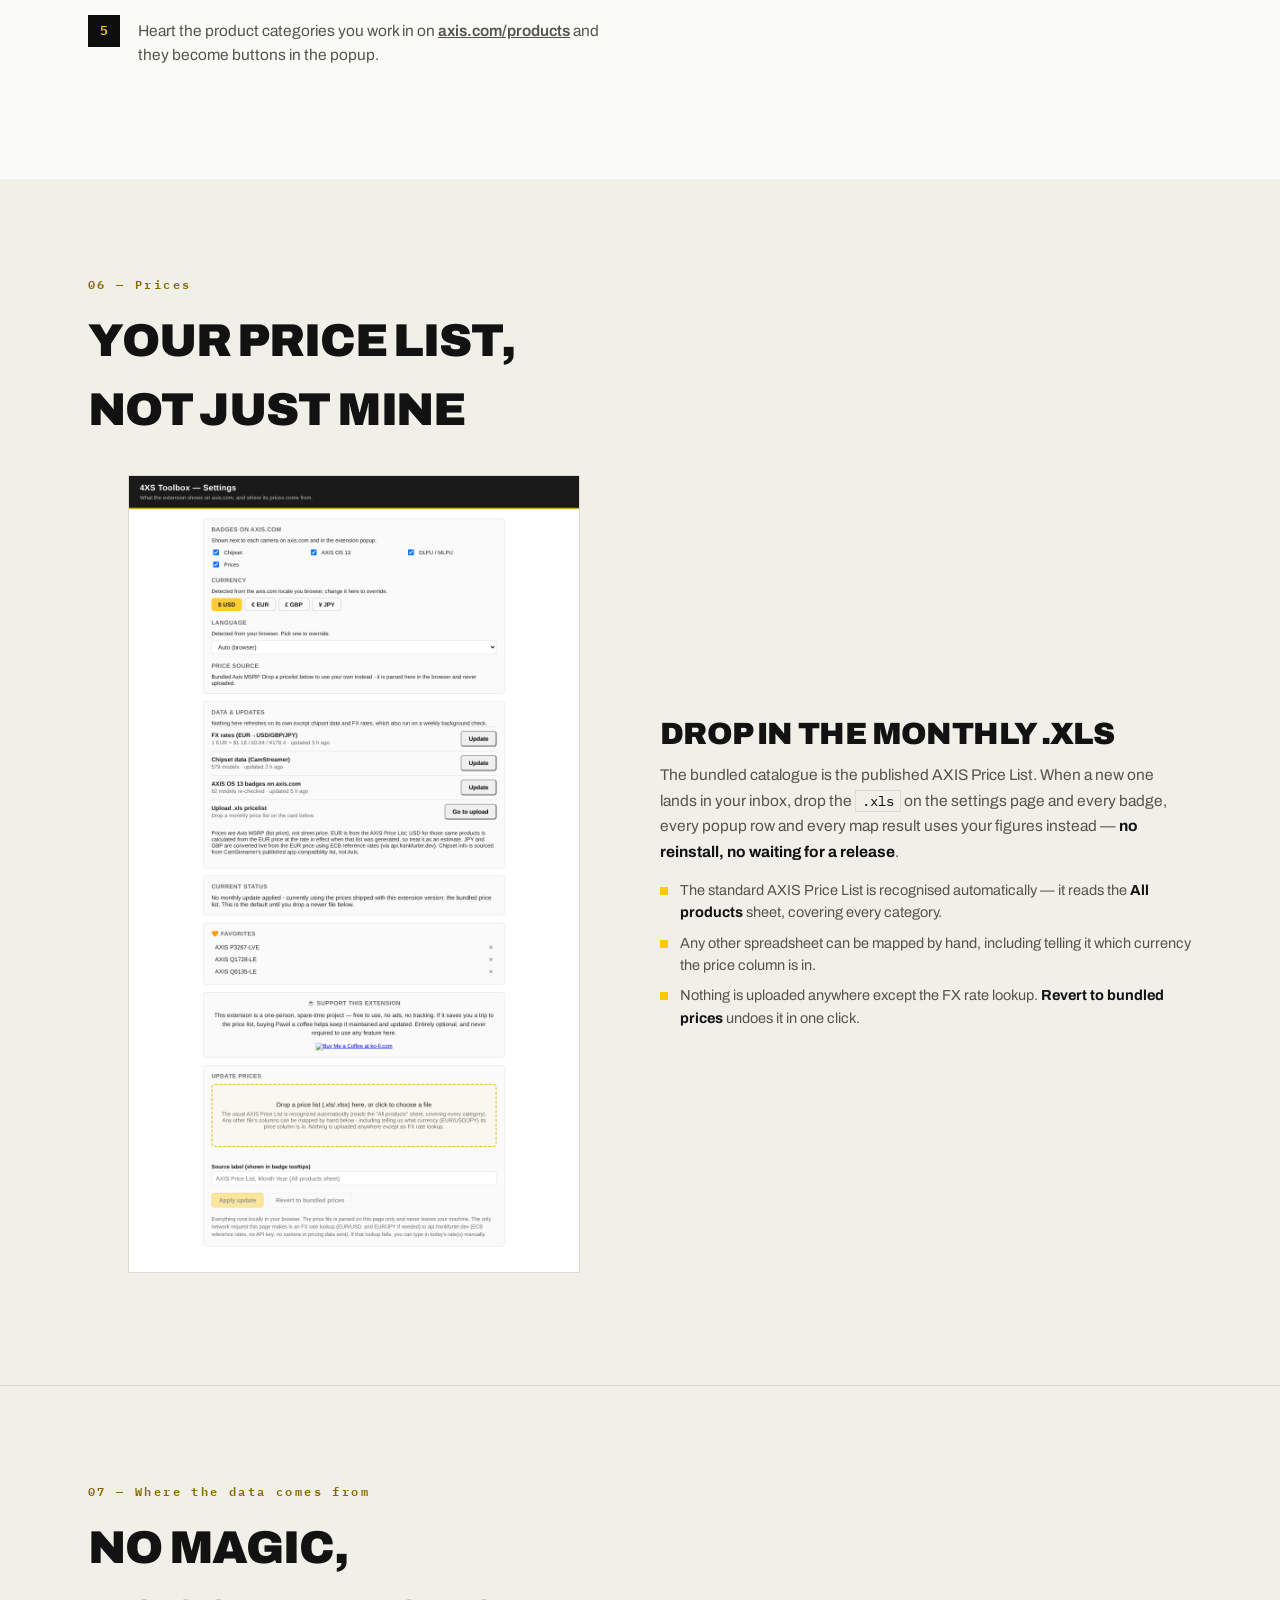
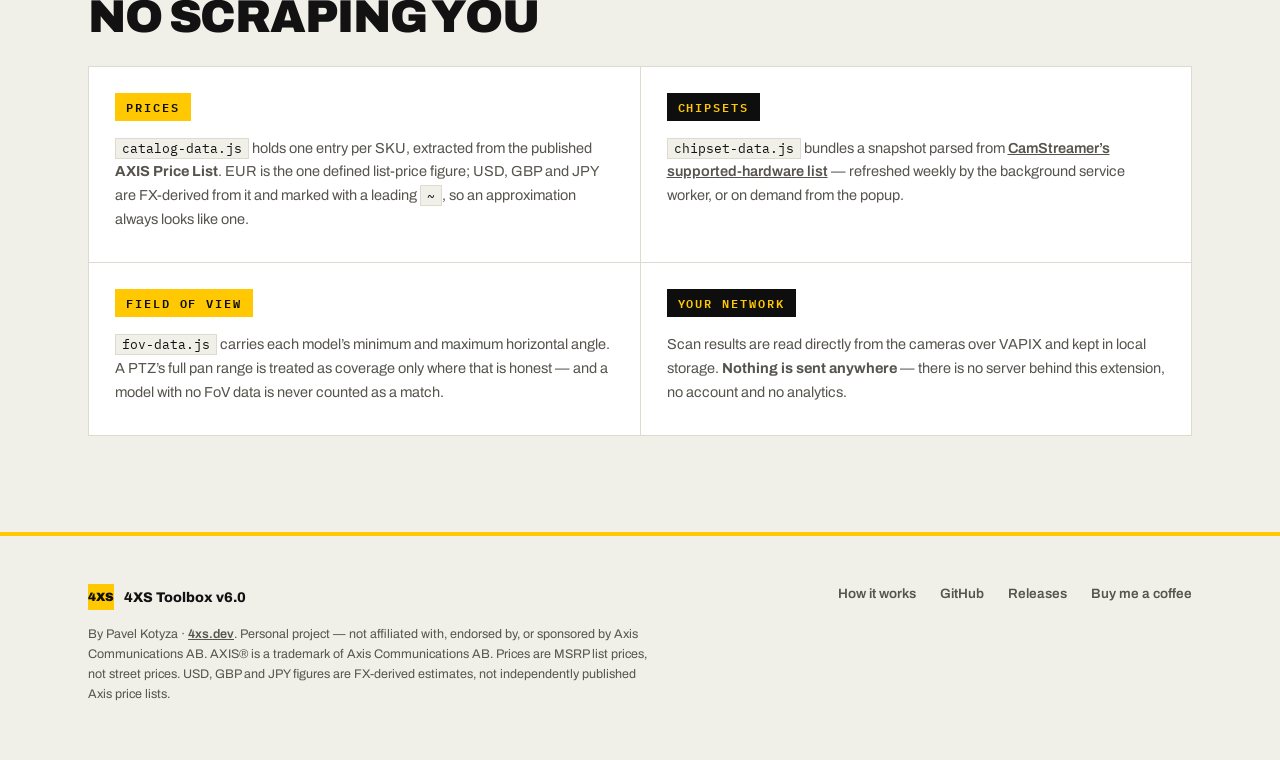
==== commit 9e22963b: "docs: drop Arabic from the hero swap; fix the models stat Rendering the page under ar-SA showed the " ====
--- a/docs/index.html
+++ b/docs/index.html
@@ -501,7 +501,7 @@
           <a class="btn btn-ghost" id="hero-cta2" href="https://github.com/kotyzap/4XS-Toolbox" target="_blank" rel="noopener">Get the source</a>
         </div>
         <div class="stat-strip">
-          <div><div class="stat-num">322</div><div class="stat-label">Models</div></div>
+          <div><div class="stat-num">341</div><div class="stat-label">Models</div></div>
           <div><div class="stat-num">432</div><div class="stat-label">SKUs priced</div></div>
           <div><div class="stat-num">12</div><div class="stat-label">Languages</div></div>
           <div><div class="stat-num">v6.0</div><div class="stat-label">Current build</div></div>
@@ -851,7 +851,13 @@
   // the strings below are constants in this file, building the sentence with
   // innerHTML keeps the two inline links working in every language.
   (function () {
-    var T = {"en": ["Find the right", "Axis camera.", "Chipset, AXIS OS 13 readiness, DLPU/MLPU and list price next to every Axis camera — on the {ps}, in {search} and on every product page. Plus a map that picks cameras from the coverage you draw, and a scanner for the devices already on your network.", "Add to Chrome — it’s free", "Get the source", "Axis Product Selector", "axis.com search", "ltr"], "cs": ["Najděte správnou", "kameru Axis.", "Čipset, připravenost na AXIS OS 13, DLPU/MLPU a ceníková cena u každé kamery Axis — v {ps}, ve {search} i na každé stránce produktu. K tomu mapa, která vybere kamery podle pokrytí, jež nakreslíte, a skener zařízení, která už máte v síti.", "Přidat do Chromu — zdarma", "Zdrojový kód", "Axis Product Selectoru", "vyhledávání na axis.com", "ltr"], "ja": ["最適な", "Axis カメラを。", "チップセット、AXIS OS 13 対応可否、DLPU/MLPU、定価を Axis の各カメラの隣に — {ps}、{search}、すべての製品ページで。描いた撮影範囲からカメラを選ぶマップと、ネットワーク上にすでにある機器を探すスキャナーも。", "Chrome に追加 — 無料", "ソースコード", "Axis 製品セレクター", "axis.com 検索", "ltr"], "es": ["Encuentra la cámara", "Axis adecuada.", "Chipset, compatibilidad con AXIS OS 13, DLPU/MLPU y precio de lista junto a cada cámara Axis — en el {ps}, en {search} y en cada página de producto. Además, un mapa que elige cámaras según la cobertura que dibujes y un escáner de los equipos que ya tienes en la red.", "Añadir a Chrome — gratis", "Ver el código", "Axis Product Selector", "la búsqueda de axis.com", "ltr"], "de": ["Finden Sie die", "richtige Axis-Kamera.", "Chipsatz, AXIS-OS-13-Tauglichkeit, DLPU/MLPU und Listenpreis neben jeder Axis-Kamera — im {ps}, in der {search} und auf jeder Produktseite. Dazu eine Karte, die Kameras nach der von Ihnen gezeichneten Abdeckung auswählt, und ein Scanner für die Geräte, die bereits im Netz sind.", "Zu Chrome hinzufügen — kostenlos", "Zum Quellcode", "Axis Product Selector", "axis.com-Suche", "ltr"], "fr": ["Trouvez la bonne", "caméra Axis.", "Chipset, compatibilité AXIS OS 13, DLPU/MLPU et prix catalogue à côté de chaque caméra Axis — dans le {ps}, dans {search} et sur chaque page produit. Plus une carte qui choisit les caméras selon la couverture que vous dessinez, et un scanner des équipements déjà présents sur votre réseau.", "Ajouter à Chrome — gratuit", "Voir le code source", "Axis Product Selector", "la recherche axis.com", "ltr"], "ko": ["알맞은", "Axis 카메라를.", "칩셋, AXIS OS 13 지원 여부, DLPU/MLPU, 정가를 모든 Axis 카메라 옆에 — {ps}, {search}, 모든 제품 페이지에서. 직접 그린 촬영 범위로 카메라를 골라 주는 지도와, 네트워크에 이미 있는 장비를 찾아 주는 스캐너까지.", "Chrome에 추가 — 무료", "소스 코드", "Axis 제품 셀렉터", "axis.com 검색", "ltr"], "zh": ["找到合适的", "Axis 摄像机。", "在每台 Axis 摄像机旁显示芯片组、AXIS OS 13 支持情况、DLPU/MLPU 和标价 — 涵盖 {ps}、{search} 以及每个产品页面。还有根据你绘制的覆盖范围挑选摄像机的地图，以及扫描网络中现有设备的工具。", "添加到 Chrome — 免费", "查看源代码", "Axis 产品选型器", "axis.com 搜索", "ltr"], "sv": ["Hitta rätt", "Axis-kamera.", "Chipset, stöd för AXIS OS 13, DLPU/MLPU och listpris bredvid varje Axis-kamera — i {ps}, i {search} och på varje produktsida. Dessutom en karta som väljer kameror utifrån täckningen du ritar, och en skanner för enheterna som redan finns i nätverket.", "Lägg till i Chrome — gratis", "Källkoden", "Axis Product Selector", "axis.com-sökningen", "ltr"], "uk": ["Знайдіть потрібну", "камеру Axis.", "Чипсет, підтримка AXIS OS 13, DLPU/MLPU та прайсова ціна поруч із кожною камерою Axis — у {ps}, у {search} та на кожній сторінці продукту. А також мапа, що добирає камери за намальованим покриттям, і сканер пристроїв, які вже є у вашій мережі.", "Додати в Chrome — безкоштовно", "Вихідний код", "Axis Product Selector", "пошуку axis.com", "ltr"], "ar": ["اعثر على", "كاميرا Axis المناسبة.", "الشريحة وجاهزية AXIS OS 13 و DLPU/MLPU وسعر القائمة بجوار كل كاميرا Axis — في {ps} و{search} وكل صفحة منتج. بالإضافة إلى خريطة تختار الكاميرات حسب التغطية التي ترسمها، وماسح للأجهزة الموجودة بالفعل على شبكتك.", "أضِفه إلى Chrome — مجانًا", "الشيفرة المصدرية", "أداة اختيار منتجات Axis", "بحث axis.com", "rtl"], "nl": ["Vind de juiste", "Axis-camera.", "Chipset, geschiktheid voor AXIS OS 13, DLPU/MLPU en adviesprijs naast elke Axis-camera — in de {ps}, in {search} en op elke productpagina. Plus een kaart die camera's kiest op basis van de dekking die je tekent, en een scanner voor de apparaten die al in je netwerk zitten.", "Toevoegen aan Chrome — gratis", "Broncode", "Axis Product Selector", "axis.com-zoekfunctie", "ltr"]};
+    // Arabic is deliberately absent below, though the extension itself speaks
+    // it and the "I speak Arabic" badge above still says so. Only the hero is
+    // translated here; everything beneath it stays English and left-to-right,
+    // so an RTL hero produced a page that changed direction halfway down while
+    // <html lang> still claimed English. Re-add "ar" only together with a
+    // genuinely RTL layout.
+    var T = {"en": ["Find the right", "Axis camera.", "Chipset, AXIS OS 13 readiness, DLPU/MLPU and list price next to every Axis camera — on the {ps}, in {search} and on every product page. Plus a map that picks cameras from the coverage you draw, and a scanner for the devices already on your network.", "Add to Chrome — it’s free", "Get the source", "Axis Product Selector", "axis.com search", "ltr"], "cs": ["Najděte správnou", "kameru Axis.", "Čipset, připravenost na AXIS OS 13, DLPU/MLPU a ceníková cena u každé kamery Axis — v {ps}, ve {search} i na každé stránce produktu. K tomu mapa, která vybere kamery podle pokrytí, jež nakreslíte, a skener zařízení, která už máte v síti.", "Přidat do Chromu — zdarma", "Zdrojový kód", "Axis Product Selectoru", "vyhledávání na axis.com", "ltr"], "ja": ["最適な", "Axis カメラを。", "チップセット、AXIS OS 13 対応可否、DLPU/MLPU、定価を Axis の各カメラの隣に — {ps}、{search}、すべての製品ページで。描いた撮影範囲からカメラを選ぶマップと、ネットワーク上にすでにある機器を探すスキャナーも。", "Chrome に追加 — 無料", "ソースコード", "Axis 製品セレクター", "axis.com 検索", "ltr"], "es": ["Encuentra la cámara", "Axis adecuada.", "Chipset, compatibilidad con AXIS OS 13, DLPU/MLPU y precio de lista junto a cada cámara Axis — en el {ps}, en {search} y en cada página de producto. Además, un mapa que elige cámaras según la cobertura que dibujes y un escáner de los equipos que ya tienes en la red.", "Añadir a Chrome — gratis", "Ver el código", "Axis Product Selector", "la búsqueda de axis.com", "ltr"], "de": ["Finden Sie die", "richtige Axis-Kamera.", "Chipsatz, AXIS-OS-13-Tauglichkeit, DLPU/MLPU und Listenpreis neben jeder Axis-Kamera — im {ps}, in der {search} und auf jeder Produktseite. Dazu eine Karte, die Kameras nach der von Ihnen gezeichneten Abdeckung auswählt, und ein Scanner für die Geräte, die bereits im Netz sind.", "Zu Chrome hinzufügen — kostenlos", "Zum Quellcode", "Axis Product Selector", "axis.com-Suche", "ltr"], "fr": ["Trouvez la bonne", "caméra Axis.", "Chipset, compatibilité AXIS OS 13, DLPU/MLPU et prix catalogue à côté de chaque caméra Axis — dans le {ps}, dans {search} et sur chaque page produit. Plus une carte qui choisit les caméras selon la couverture que vous dessinez, et un scanner des équipements déjà présents sur votre réseau.", "Ajouter à Chrome — gratuit", "Voir le code source", "Axis Product Selector", "la recherche axis.com", "ltr"], "ko": ["알맞은", "Axis 카메라를.", "칩셋, AXIS OS 13 지원 여부, DLPU/MLPU, 정가를 모든 Axis 카메라 옆에 — {ps}, {search}, 모든 제품 페이지에서. 직접 그린 촬영 범위로 카메라를 골라 주는 지도와, 네트워크에 이미 있는 장비를 찾아 주는 스캐너까지.", "Chrome에 추가 — 무료", "소스 코드", "Axis 제품 셀렉터", "axis.com 검색", "ltr"], "zh": ["找到合适的", "Axis 摄像机。", "在每台 Axis 摄像机旁显示芯片组、AXIS OS 13 支持情况、DLPU/MLPU 和标价 — 涵盖 {ps}、{search} 以及每个产品页面。还有根据你绘制的覆盖范围挑选摄像机的地图，以及扫描网络中现有设备的工具。", "添加到 Chrome — 免费", "查看源代码", "Axis 产品选型器", "axis.com 搜索", "ltr"], "sv": ["Hitta rätt", "Axis-kamera.", "Chipset, stöd för AXIS OS 13, DLPU/MLPU och listpris bredvid varje Axis-kamera — i {ps}, i {search} och på varje produktsida. Dessutom en karta som väljer kameror utifrån täckningen du ritar, och en skanner för enheterna som redan finns i nätverket.", "Lägg till i Chrome — gratis", "Källkoden", "Axis Product Selector", "axis.com-sökningen", "ltr"], "uk": ["Знайдіть потрібну", "камеру Axis.", "Чипсет, підтримка AXIS OS 13, DLPU/MLPU та прайсова ціна поруч із кожною камерою Axis — у {ps}, у {search} та на кожній сторінці продукту. А також мапа, що добирає камери за намальованим покриттям, і сканер пристроїв, які вже є у вашій мережі.", "Додати в Chrome — безкоштовно", "Вихідний код", "Axis Product Selector", "пошуку axis.com", "ltr"], "nl": ["Vind de juiste", "Axis-camera.", "Chipset, geschiktheid voor AXIS OS 13, DLPU/MLPU en adviesprijs naast elke Axis-camera — in de {ps}, in {search} en op elke productpagina. Plus een kaart die camera's kiest op basis van de dekking die je tekent, en een scanner voor de apparaten die al in je netwerk zitten.", "Toevoegen aan Chrome — gratis", "Broncode", "Axis Product Selector", "axis.com-zoekfunctie", "ltr"]};
     var nav = (navigator.language || navigator.userLanguage || "").toLowerCase();
     var code = nav.split("-")[0];
     var t = T[code];
@@ -876,7 +882,7 @@
       var h1 = document.querySelector(".hero h1");
       if (h1) h1.setAttribute("dir", "rtl");
     }
-    var S = {"cs": ["Modely", "SKU s cenou", "Jazyky", "Aktuální build"], "ja": ["モデル", "価格付き SKU", "対応言語", "現在のビルド"], "es": ["Modelos", "SKU con precio", "Idiomas", "Versión actual"], "de": ["Modelle", "SKUs mit Preis", "Sprachen", "Aktueller Build"], "fr": ["Modèles", "SKU tarifés", "Langues", "Version actuelle"], "ko": ["모델", "가격 있는 SKU", "언어", "현재 빌드"], "zh": ["型号", "含价格 SKU", "语言", "当前版本"], "sv": ["Modeller", "SKU med pris", "Språk", "Aktuell version"], "uk": ["Моделі", "SKU з цінами", "Мови", "Поточна збірка"], "ar": ["الطرازات", "‏SKU بأسعار", "اللغات", "الإصدار الحالي"], "nl": ["Modellen", "SKU's met prijs", "Talen", "Huidige build"]};
+    var S = {"cs": ["Modely", "SKU s cenou", "Jazyky", "Aktuální build"], "ja": ["モデル", "価格付き SKU", "対応言語", "現在のビルド"], "es": ["Modelos", "SKU con precio", "Idiomas", "Versión actual"], "de": ["Modelle", "SKUs mit Preis", "Sprachen", "Aktueller Build"], "fr": ["Modèles", "SKU tarifés", "Langues", "Version actuelle"], "ko": ["모델", "가격 있는 SKU", "언어", "현재 빌드"], "zh": ["型号", "含价格 SKU", "语言", "当前版本"], "sv": ["Modeller", "SKU med pris", "Språk", "Aktuell version"], "uk": ["Моделі", "SKU з цінами", "Мови", "Поточна збірка"], "nl": ["Modellen", "SKU's met prijs", "Talen", "Huidige build"]};
     var lab = S[code];
     if (lab) {
       var cells = document.querySelectorAll(".stat-strip .stat-label");
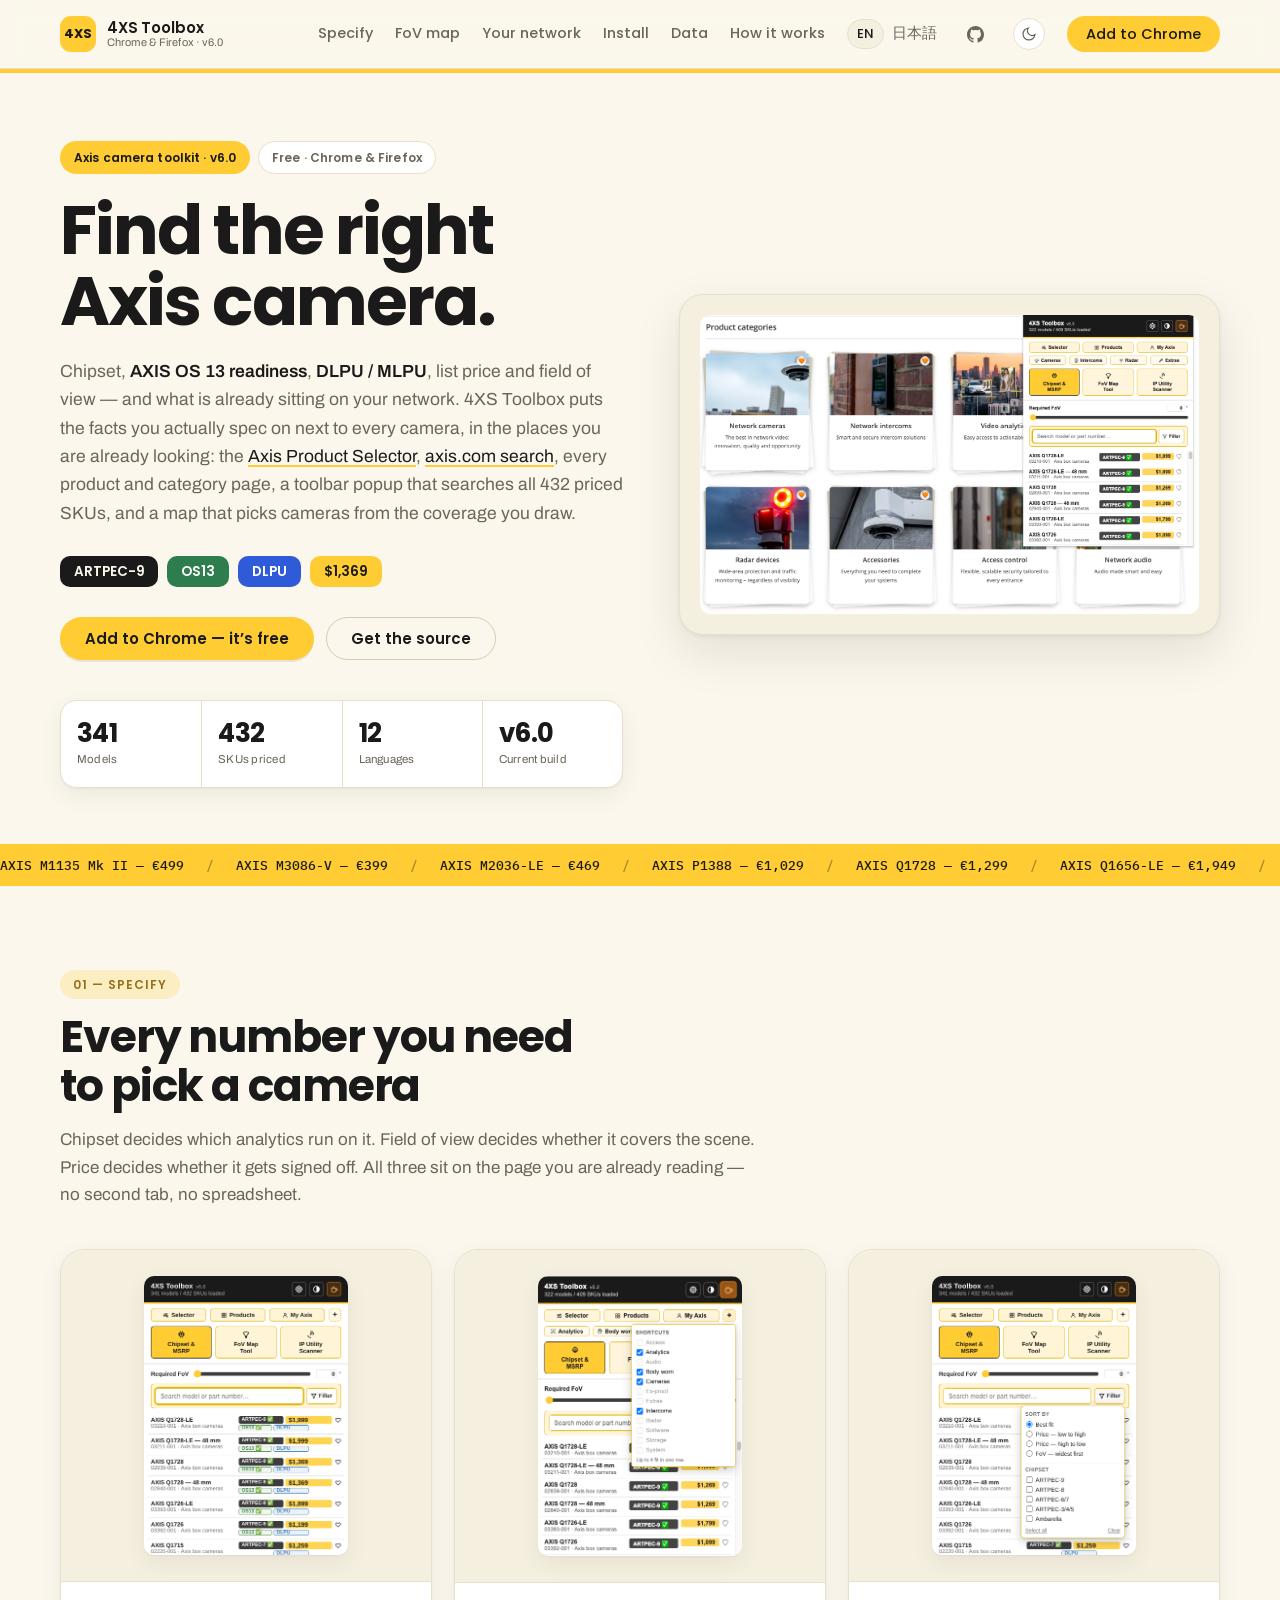
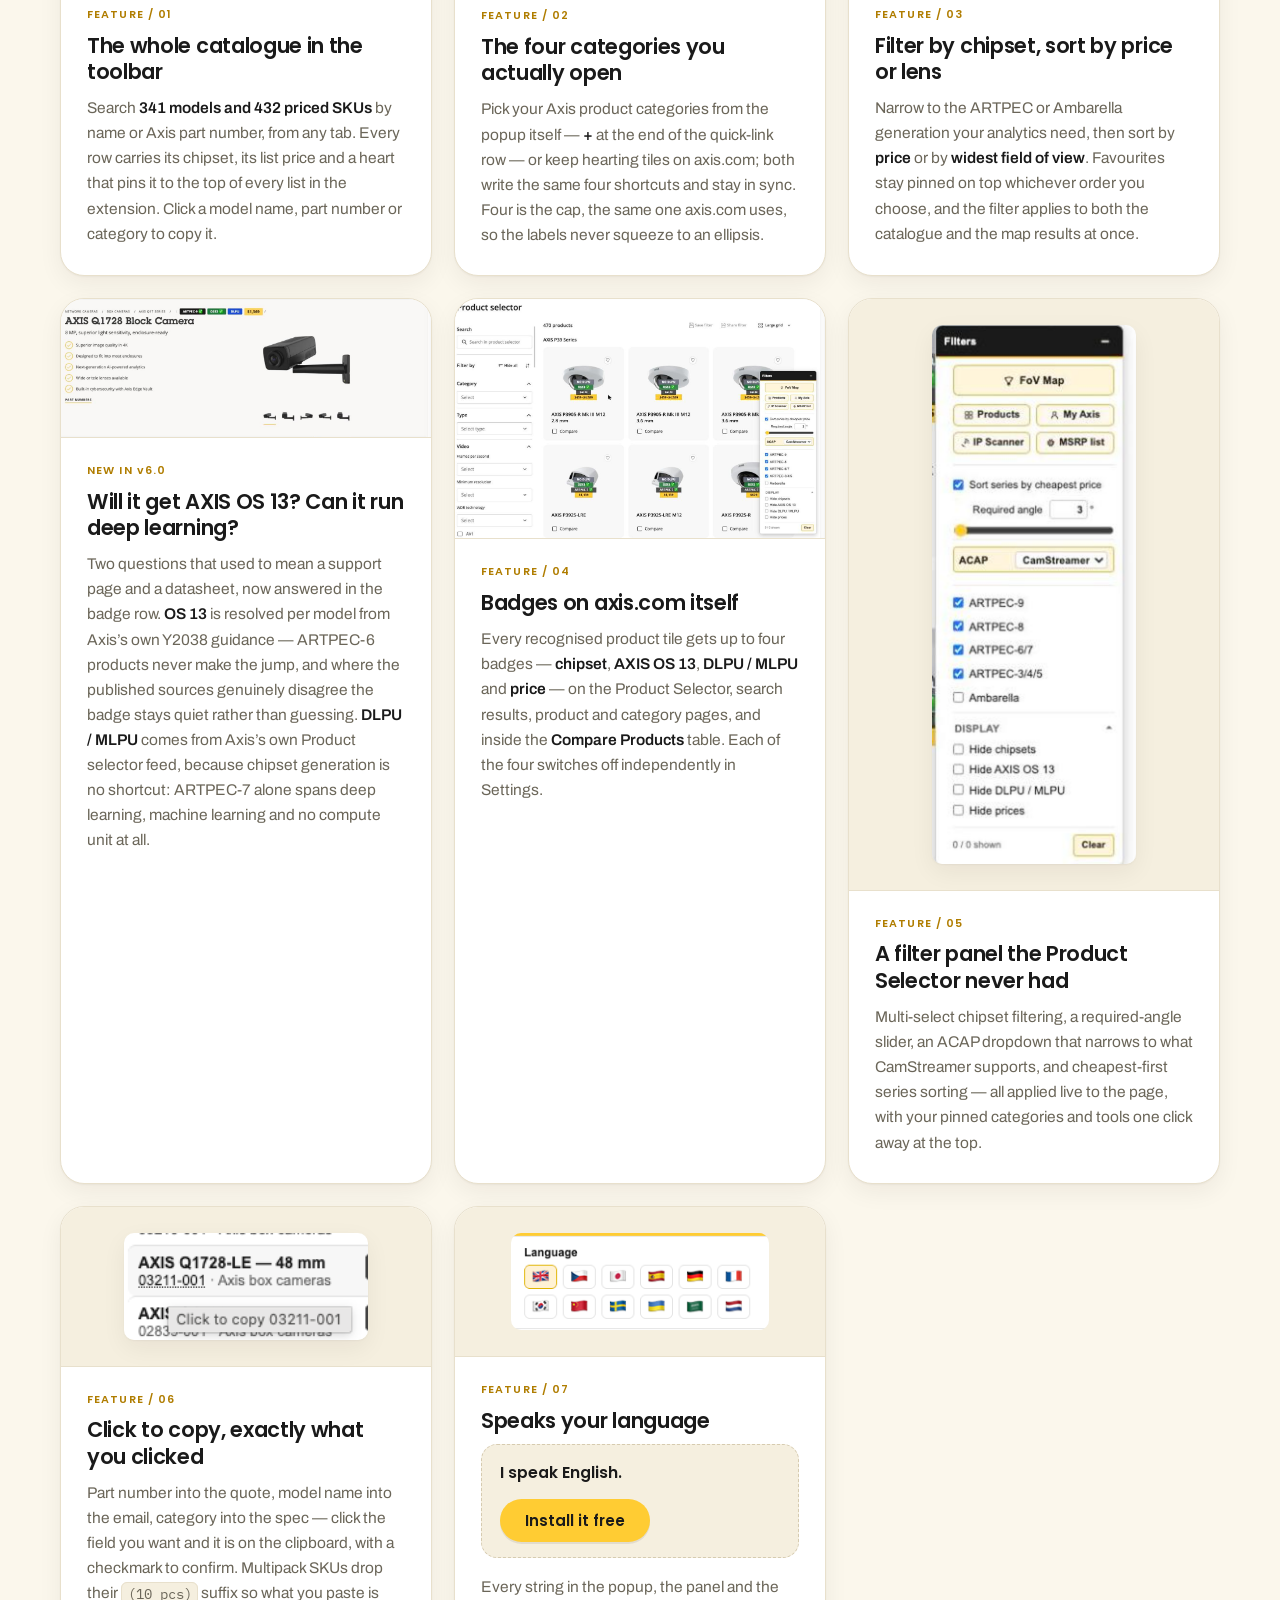
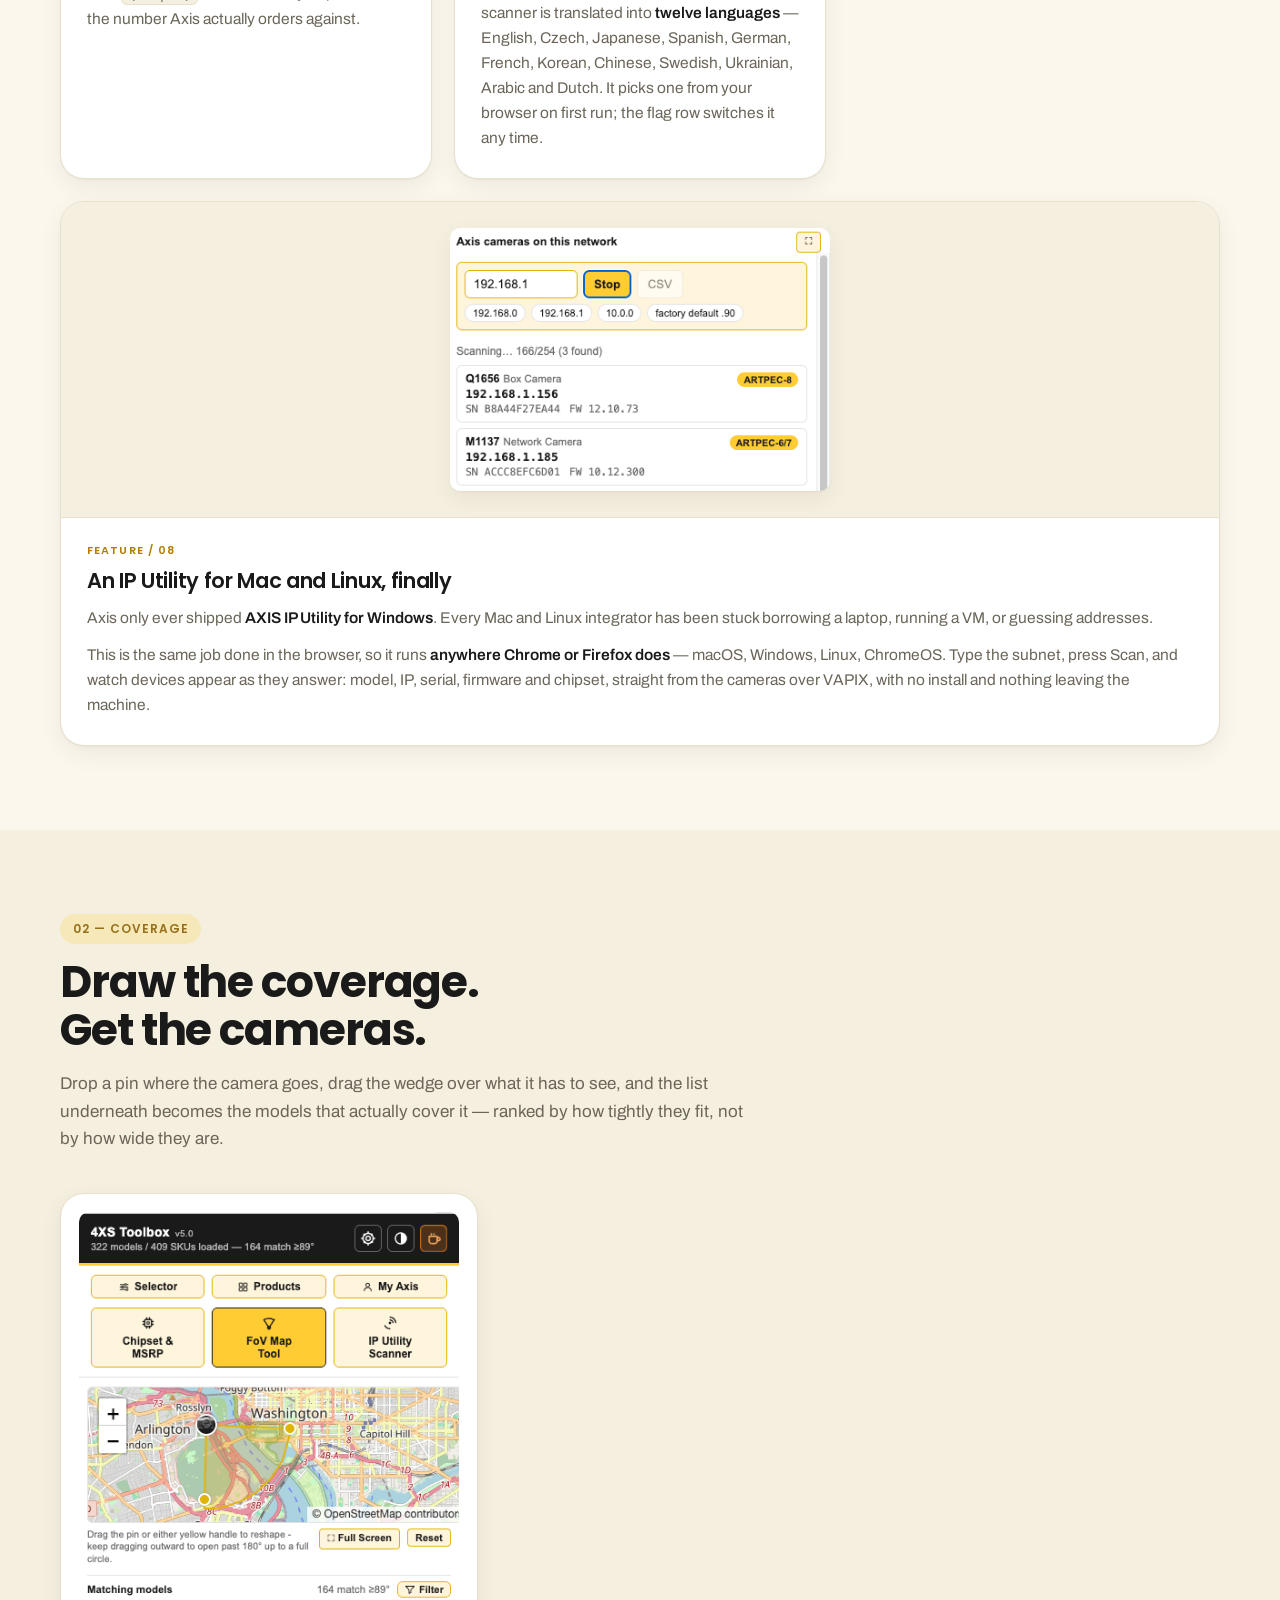
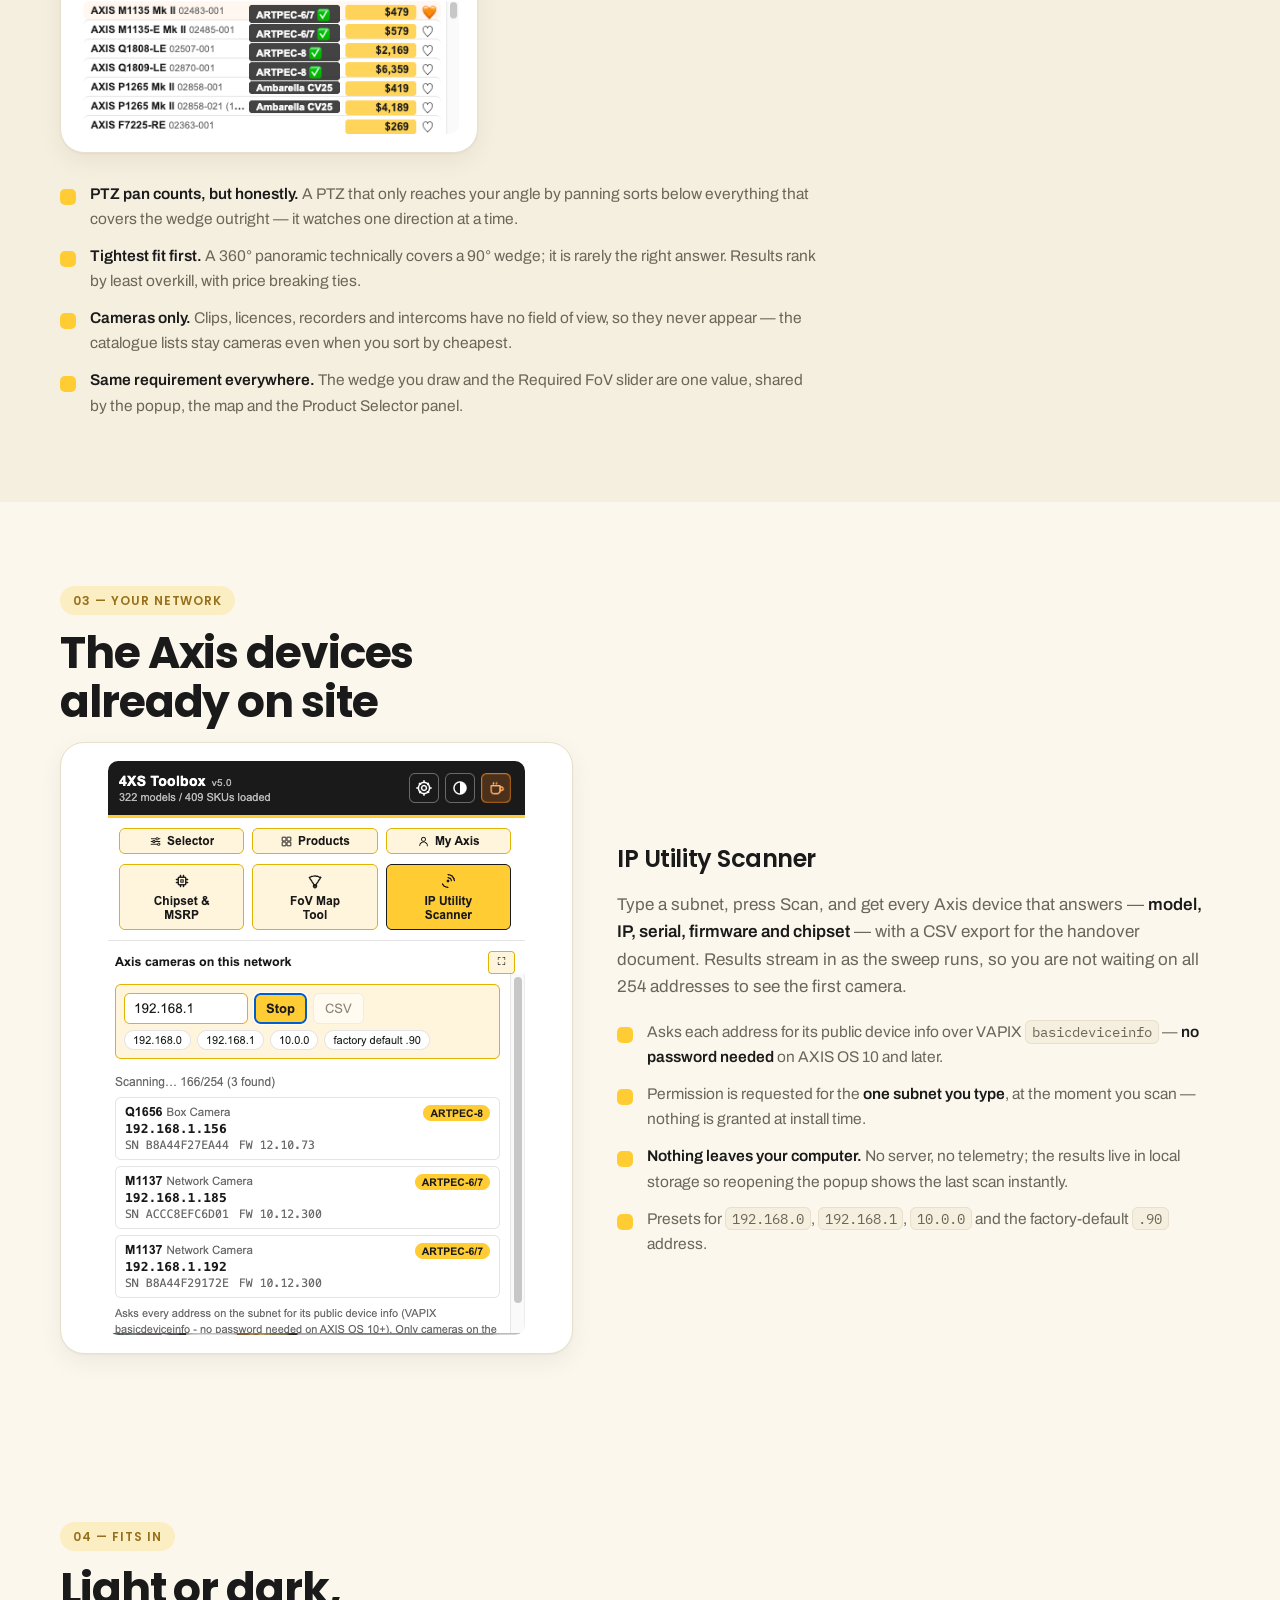
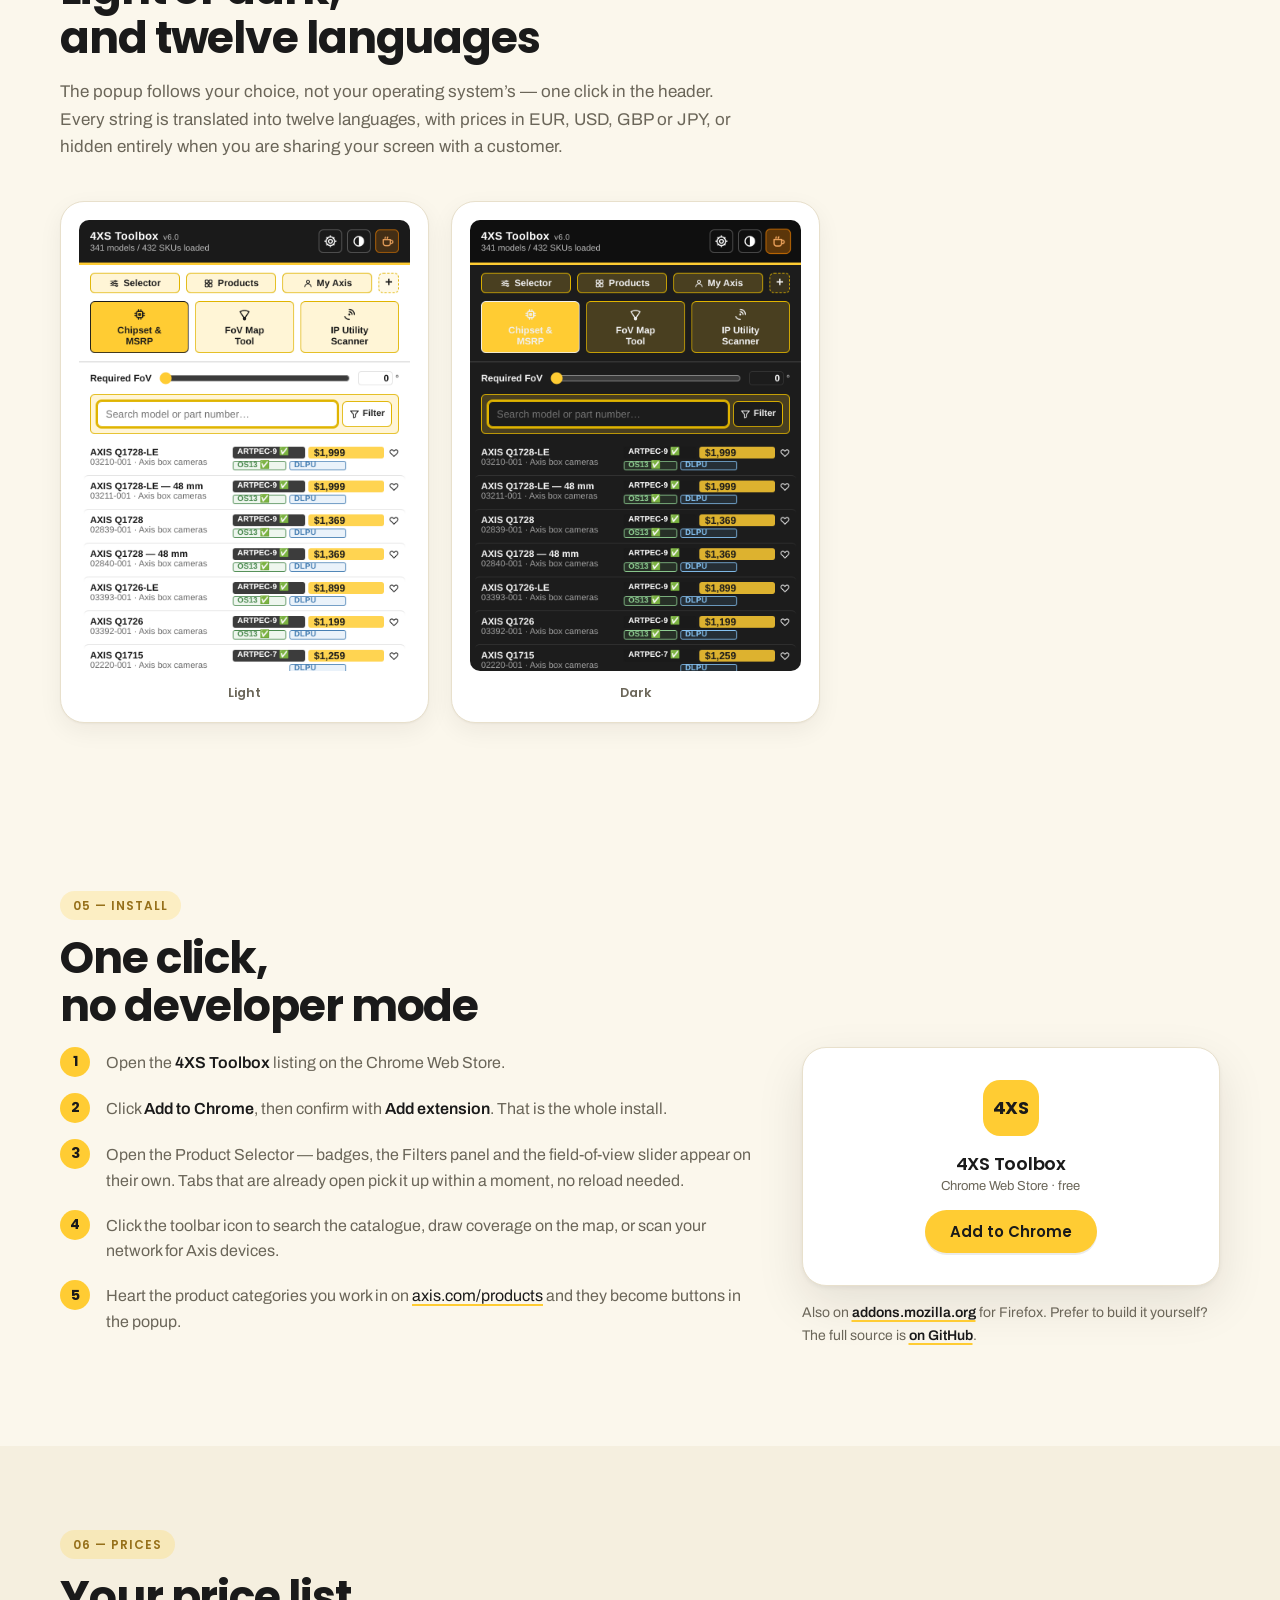
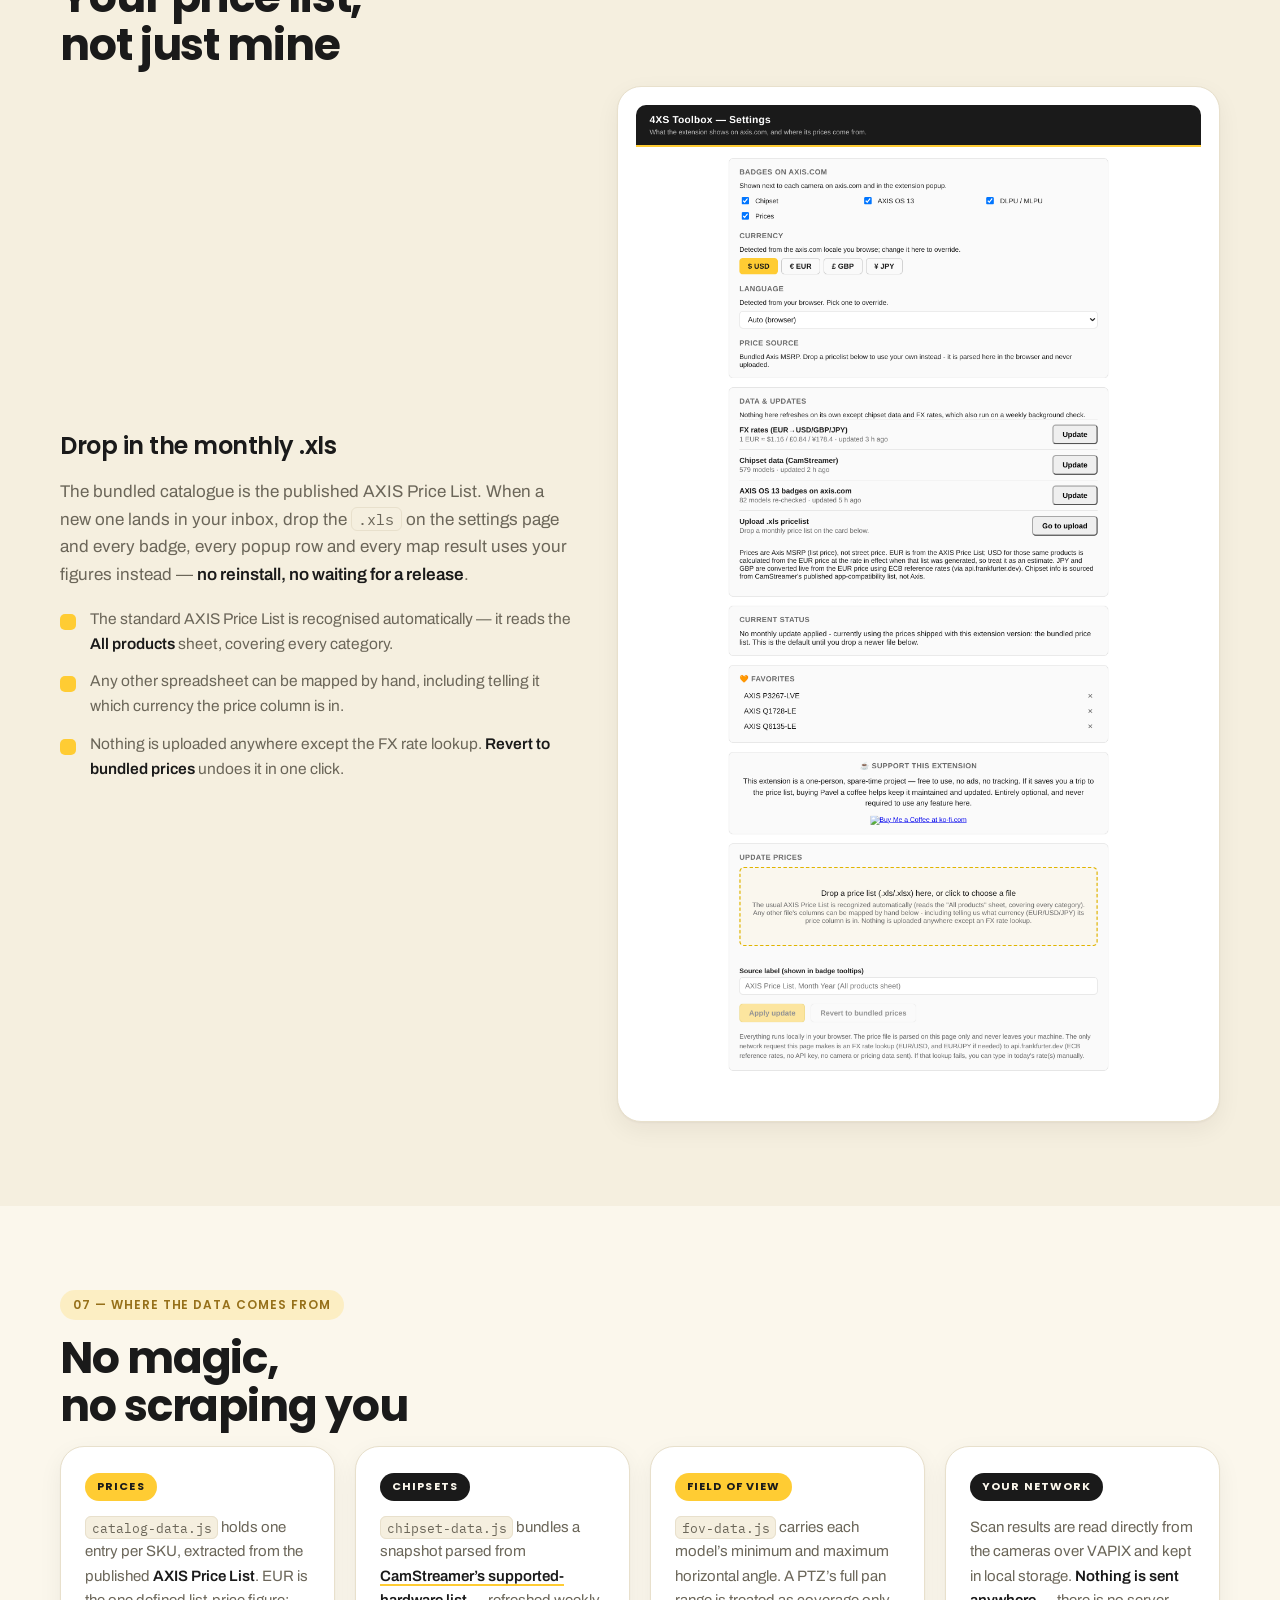
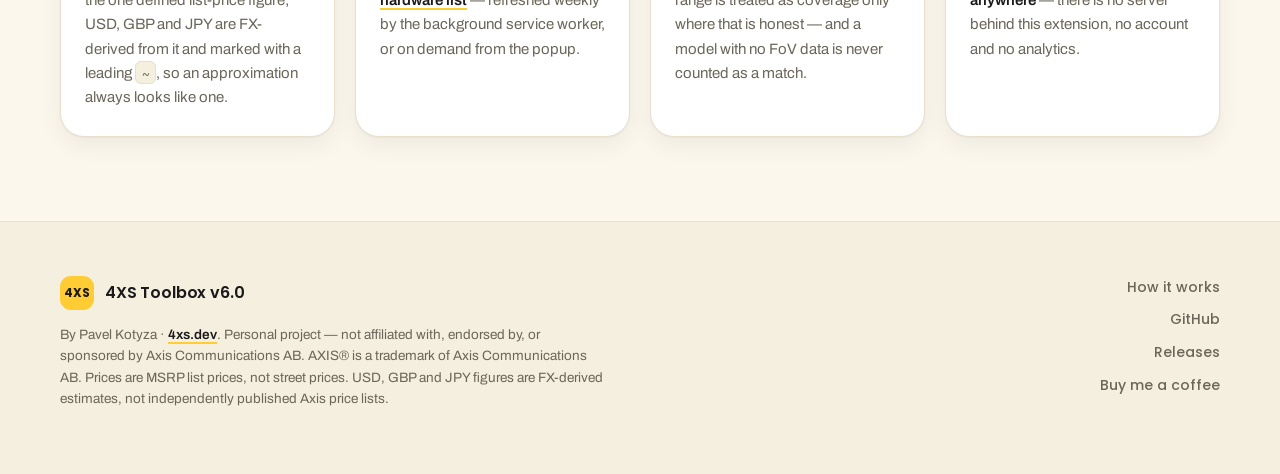
==== commit 4ad14e37: "Redesign the docs site around the store banner Warm cream canvas (#FBF7EC), Poppins for display type" ====
--- a/docs/index.html
+++ b/docs/index.html
@@ -21,434 +21,472 @@
 </script>
 <link rel="preconnect" href="https://fonts.googleapis.com">
 <link rel="preconnect" href="https://fonts.gstatic.com" crossorigin>
-<link href="https://fonts.googleapis.com/css2?family=Archivo:wght@400;500;600;700;800;900&family=IBM+Plex+Mono:wght@400;500;600&display=swap" rel="stylesheet">
+<link href="https://fonts.googleapis.com/css2?family=Poppins:wght@500;600;700&family=Archivo:wght@400;500;600;700&family=IBM+Plex+Mono:wght@400;500&display=swap" rel="stylesheet">
 <style>
-  :root {
-    --yellow: #FFC800;
-    --yellow-deep: #B78E00;
-    --void-fixed: #0E0E0E; /* always-dark text/border for elements sitting directly on the yellow accent (brand mark, ticker, step numbers) - constant across both themes so the brand mark reads the same either way */
-
-    /* Light theme (default) */
-    --bg: #FAFAF7;
-    --bg-alt: #F0EFE8;
-    --surface: #FFFFFF;
-    --ink: #121212;
-    --mute: #56544D;
-    --mute-2: #7A7870;
-    --border: #DDDACF;
-    --border-strong: #C9C6B9;
-    --eyebrow: #8A6B00;
-    --grid-tint: rgba(18, 18, 18, 0.035);
-  }
-
-  html[data-theme="dark"] {
-    --bg: #0E0E0E;
-    --bg-alt: #1A1A1A;
-    --surface: #1E1E1E;
-    --ink: #F4F3EE;
-    --mute: #B9B8B2;
-    --mute-2: #9B9B9B;
-    --border: #2C2C2C;
-    --border-strong: #454545;
-    --eyebrow: #FFC800;
-    --grid-tint: rgba(244, 243, 238, 0.045);
-  }
-
-  * { box-sizing: border-box; }
-  html { scroll-behavior: smooth; }
-  body {
-    margin: 0;
-    background: var(--bg);
-    color: var(--ink);
-    font-family: 'Archivo', Helvetica, Arial, sans-serif;
-    -webkit-font-smoothing: antialiased;
-    line-height: 1.5;
-    transition: background 0.15s ease, color 0.15s ease;
-  }
-  a { color: inherit; }
-  img { max-width: 100%; display: block; }
-  code {
-    font-family: 'IBM Plex Mono', monospace;
-    background: var(--bg-alt);
-    border: 1px solid var(--border);
-    padding: 1px 6px;
-    font-size: 0.9em;
-    color: var(--ink);
-  }
-  ::selection { background: var(--yellow); color: var(--void-fixed); }
-  .wrap { max-width: 1160px; margin: 0 auto; padding: 0 28px; }
-  .mono { font-family: 'IBM Plex Mono', monospace; }
-
-  /* ---------- Buttons ---------- */
-  .btn {
-    display: inline-flex; align-items: center; gap: 10px;
-    text-decoration: none;
-    font-weight: 800;
-    font-size: 15px;
-    padding: 12px 24px;
-    letter-spacing: 0.01em;
-    border: 1px solid transparent;
-  }
-  .btn svg { width: 16px; height: 16px; fill: currentColor; }
-  .btn-primary { background: var(--yellow); color: var(--void-fixed); box-shadow: 4px 4px 0 var(--void-fixed); transition: transform 0.1s ease, box-shadow 0.1s ease; }
-  .btn-primary:hover { transform: translate(2px, 2px); box-shadow: 2px 2px 0 var(--void-fixed); }
-  .btn-ghost { background: transparent; color: var(--ink); border-color: var(--border-strong); font-weight: 700; }
-  .btn-ghost:hover { border-color: var(--yellow); color: var(--yellow-deep); }
-  html[data-theme="dark"] .btn-ghost:hover { color: var(--yellow); }
-  .btn-nav { background: var(--yellow); color: var(--void-fixed); font-weight: 800; font-size: 13px; padding: 9px 16px; }
-  .btn-nav:hover { background: #fff; }
-
-  /* ---------- Theme toggle ---------- */
-  .theme-toggle {
-    width: 36px; height: 36px; flex: none;
-    display: flex; align-items: center; justify-content: center;
-    background: transparent; border: 1px solid var(--border); color: var(--ink);
-    cursor: pointer; padding: 0;
-  }
-  .theme-toggle:hover { border-color: var(--yellow); color: var(--yellow-deep); }
-  html[data-theme="dark"] .theme-toggle:hover { color: var(--yellow); }
-  .theme-toggle svg { width: 16px; height: 16px; fill: none; stroke: currentColor; stroke-width: 1.8; }
-  .theme-toggle .icon-sun { display: none; }
-  .theme-toggle .icon-moon { display: block; }
-  html[data-theme="dark"] .theme-toggle .icon-sun { display: block; }
-  html[data-theme="dark"] .theme-toggle .icon-moon { display: none; }
-
-  /* ---------- Language switch ---------- */
-  .lang-switch {
-    display: flex; align-items: center; flex: none;
-    border: 1px solid var(--border);
-    font-family: 'IBM Plex Mono', monospace;
-    font-size: 11px; font-weight: 600; letter-spacing: 0.06em;
-  }
-  .lang-switch a, .lang-switch span {
-    display: flex; align-items: center; justify-content: center;
-    height: 34px; padding: 0 9px;
-    text-decoration: none; color: var(--mute);
-  }
-  .lang-switch a:hover { color: var(--yellow-deep); }
-  html[data-theme="dark"] .lang-switch a:hover { color: var(--yellow); }
-  .lang-switch .is-current { background: var(--yellow); color: var(--void-fixed); font-weight: 700; }
-  .lang-switch .lang-sep { padding: 0; width: 1px; height: 34px; background: var(--border); }
-
-  /* ---------- Nav ---------- */
-  header {
-    position: sticky; top: 0; z-index: 60;
-    background: var(--bg);
-    border-bottom: 4px solid var(--yellow);
-    transition: background 0.15s ease;
-  }
-  .nav-inner {
-    height: 64px;
-    display: flex; align-items: center; justify-content: space-between; gap: 20px;
-  }
-  .brand { display: flex; align-items: center; gap: 12px; text-decoration: none; }
-  .brand-mark {
-    width: 34px; height: 34px; flex: none;
-    background: var(--yellow);
-    display: flex; align-items: center; justify-content: center;
-    font-weight: 900; font-size: 15px; color: var(--void-fixed); letter-spacing: -0.02em;
-  }
-  .brand-text { display: flex; flex-direction: column; line-height: 1.15; }
-  .brand-text .t1 { color: var(--ink); font-weight: 800; font-size: 15px; letter-spacing: 0.01em; }
-  .brand-text .t2 { color: var(--mute); font-size: 10.5px; letter-spacing: 0.16em; text-transform: uppercase; }
-  .nav-links { display: flex; align-items: center; gap: 18px; }
-  .nav-links a:not(.btn-nav) { color: var(--mute); text-decoration: none; font-size: 13.5px; font-weight: 600; letter-spacing: 0.02em; }
-  .nav-links a:not(.btn-nav):hover { color: var(--yellow-deep); }
-  html[data-theme="dark"] .nav-links a:not(.btn-nav):hover { color: var(--yellow); }
-  .icon-github { width: 15px; height: 15px; fill: currentColor; }
-  .icon-github-link { color: var(--mute); display: flex; }
-  .icon-github-link:hover { color: var(--yellow-deep); }
-  html[data-theme="dark"] .icon-github-link:hover { color: var(--yellow); }
-
-  /* ---------- Hero ---------- */
-  .hero {
-    background: var(--bg); color: var(--ink);
-    padding: 40px 28px 48px;
-    position: relative; overflow: hidden;
-    transition: background 0.15s ease;
-  }
-  .hero::before {
-    content: ""; position: absolute; inset: 0; pointer-events: none;
-    background-image: repeating-linear-gradient(90deg, var(--grid-tint) 0, var(--grid-tint) 1px, transparent 1px, transparent 96px);
-  }
-  .hero .wrap { position: relative; }
-  .hero-grid { display: grid; grid-template-columns: 1.05fr 1fr; gap: 36px; align-items: center; }
-  .hero-copy { min-width: 0; }
-  .tag-row { display: flex; flex-wrap: wrap; align-items: center; gap: 10px; margin-bottom: 8px; }
-  .tag {
-    font-family: 'IBM Plex Mono', monospace; font-size: 12px; letter-spacing: 0.18em; text-transform: uppercase;
-    padding: 6px 12px; border: 1px solid var(--border); color: var(--mute-2);
-  }
-  .tag-accent { color: var(--eyebrow); border-color: rgba(138,107,0,0.4); }
-  html[data-theme="dark"] .tag-accent { color: var(--yellow); border-color: rgba(255,200,0,0.45); }
-  .hero h1 {
-    margin: 0 0 14px; font-weight: 900; letter-spacing: -0.03em; line-height: 0.98;
-    font-size: clamp(28px, 3.6vw, 54px); max-width: 560px; text-transform: uppercase;
-  }
-  .hero h1 span { color: var(--yellow-deep); }
-  /* A trailing card that would otherwise leave a hole in the two-column grid
-     spans the full width instead, laid out side-by-side. */
-  .feature-card.card-wide {
-    grid-column: 1 / -1;
-    display: grid; grid-template-columns: 1fr 1fr; align-items: center;
-  }
-  .feature-card.card-wide .feature-figure { height: 100%; display: flex; align-items: center; justify-content: center; }
-  @media (max-width: 860px) {
-    .feature-card.card-wide { grid-template-columns: 1fr; }
-  }
-  /* Both hero lines are spans now (so the script can swap them per language),
-     but only the second one is the yellow one. */
-  .hero h1 #hero-h1a { color: var(--ink); }
-  html[data-theme="dark"] .hero h1 span { color: var(--yellow); }
-  /* Larger than the original 15.5px so the hero copy fills the left column
-     next to a tall screenshot. The width cap is lifted to the column width
-     (~547px), which at this size is around 60 characters per line - still
-     inside the comfortable 45-75 range for reading. */
-  .hero .sub { margin: 0 0 20px; max-width: 100%; font-size: 17.5px; line-height: 1.62; color: var(--mute); }
-  .hero .sub a { color: var(--ink); text-decoration-color: var(--yellow); }
-  .cta-row { display: flex; flex-wrap: wrap; gap: 14px; margin-bottom: 22px; }
-  .stat-strip {
-    display: grid; grid-template-columns: repeat(4, 1fr);
-    border: 1px solid var(--border); border-bottom: none;
-    max-width: 760px;
-  }
-  .stat-strip div { padding: 8px 20px; border-right: 1px solid var(--border); }
-  .stat-strip div:last-child { border-right: none; }
-  .stat-num { font-weight: 900; font-size: 22px; color: var(--yellow-deep); letter-spacing: -0.02em; }
-  html[data-theme="dark"] .stat-num { color: var(--yellow); }
-  .stat-label { font-family: 'IBM Plex Mono', monospace; font-size: 10px; letter-spacing: 0.16em; text-transform: uppercase; color: var(--mute); margin-top: 2px; }
-  .hero-shot { margin: 0; border: 1px solid var(--border); background: var(--bg-alt); width: 100%; }
-  .hero-shot img { width: 100%; height: auto; }
-
-  /* ---------- Ticker ---------- */
-  .ticker {
-    background: var(--yellow); border-top: 1px solid var(--void-fixed); border-bottom: 1px solid var(--void-fixed);
-    overflow: hidden; padding: 10px 0;
-  }
-  .ticker-track {
-    display: flex; gap: 34px; white-space: nowrap;
-    font-family: 'IBM Plex Mono', monospace; font-size: 12.5px; font-weight: 600; color: var(--void-fixed); letter-spacing: 0.04em;
-    width: max-content;
-    animation: ticker-scroll 32s linear infinite;
-  }
-  .ticker:hover .ticker-track { animation-play-state: paused; }
-  .ticker-track span { flex: none; }
-  .ticker-track .sep { opacity: 0.45; }
-  @keyframes ticker-scroll { from { transform: translateX(0); } to { transform: translateX(-50%); } }
-
-  /* ---------- Section heading ---------- */
-  .eyebrow-row { display: flex; align-items: baseline; gap: 18px; margin-bottom: 14px; }
-  .eyebrow { font-family: 'IBM Plex Mono', monospace; font-size: 12px; letter-spacing: 0.2em; font-weight: 600; color: var(--eyebrow); }
-  html[data-theme="dark"] .eyebrow { color: var(--yellow); }
-  .rule { flex: 1; height: 1px; background: var(--border); }
-  .section-title { margin: 0 0 14px; font-weight: 900; letter-spacing: -0.025em; text-transform: uppercase; font-size: clamp(28px, 3.6vw, 46px); }
-  .section-sub { margin: 0 0 44px; max-width: 640px; font-size: 16px; line-height: 1.6; color: var(--mute); }
-
-  section { padding: 96px 28px; transition: background 0.15s ease; }
-
-  /* ---------- Features ---------- */
-  .features { background: var(--bg); }
-  .feature-grid {
-    display: grid; grid-template-columns: repeat(2, 1fr); gap: 1px;
-    background: var(--border); border: 1px solid var(--border);
-  }
-  .feature-card { background: var(--surface); border: none; box-shadow: none; display: flex; flex-direction: column; }
-  .feature-figure { margin: 0; border-bottom: 1px solid var(--border); }
-  .feature-figure-inset { background: var(--bg-alt); display: flex; justify-content: center; padding: 20px 20px 0; }
-  .feature-body { padding: 24px 26px 28px; }
-  .feature-kicker { font-family: 'IBM Plex Mono', monospace; font-size: 11.5px; letter-spacing: 0.18em; color: var(--eyebrow); font-weight: 600; margin-bottom: 8px; }
-  html[data-theme="dark"] .feature-kicker { color: var(--yellow); }
-  .feature-body h3 { margin: 0 0 10px; font-weight: 800; font-size: 21px; letter-spacing: -0.01em; }
-  .feature-body p { margin: 0; color: var(--mute); font-size: 15px; line-height: 1.6; }
-  .feature-body strong { color: var(--ink); }
-
-  /* ---------- Sorting (live, checkbox-driven demo) ---------- */
-  .fovmap { background: var(--bg-alt); }
-  .fovmap-shot { margin: 32px 0 36px; border: 1px solid var(--border); background: var(--bg); box-shadow: none; }
-  .fovmap .updates-list { max-width: 900px; }
-  .sorting { background: var(--bg); }
-
-  /* A real checkbox (not a decorative one) drives everything below it via
-     the CSS :checked + general-sibling combinator - no JS needed, and it
-     behaves like an actual checkbox (click, keyboard, screen reader) rather
-     than a fake button pretending to be one. */
-  .sort-toggle-row { display: flex; align-items: center; gap: 12px; margin-bottom: 26px; }
-  .sort-checkbox {
-    appearance: none; -webkit-appearance: none;
-    width: 18px; height: 18px; flex: none;
-    border: 1px solid var(--mute-2);
-    background: var(--surface);
-    margin: 0; position: relative; cursor: pointer;
-  }
-  .sort-checkbox:checked { background: var(--ink); border-color: var(--ink); }
-  .sort-checkbox:checked::after {
-    content: ""; position: absolute; left: 5px; top: 2px;
-    width: 5px; height: 9px;
-    border: solid var(--yellow); border-width: 0 2px 2px 0;
-    transform: rotate(45deg);
-  }
-  .sort-toggle-label {
-    font-size: 15px; font-weight: 700; cursor: pointer; user-select: none;
-  }
-  .try-live-tag {
-    font-family: 'IBM Plex Mono', monospace; font-size: 10.5px; letter-spacing: 0.14em;
-    color: var(--eyebrow); background: rgba(138,107,0,0.12);
-    padding: 3px 9px; margin-left: 2px;
-  }
-  html[data-theme="dark"] .try-live-tag { color: var(--yellow); background: rgba(255,200,0,0.12); }
-
-  .compare-live { position: relative; border: 1px solid var(--border); background: var(--surface); }
-  .compare-live img { width: 100%; height: auto; display: block; }
-  .compare-live .shot-on { position: absolute; inset: 0; opacity: 0; transition: opacity 0.2s ease; }
-  .compare-live .shot-off { position: relative; opacity: 1; transition: opacity 0.2s ease; }
-  .sort-checkbox:checked ~ .compare-live .shot-off { opacity: 0; }
-  .sort-checkbox:checked ~ .compare-live .shot-on { opacity: 1; }
-
-  .live-caption { margin: 14px 0 0; font-size: 14px; color: var(--mute); }
-  .live-caption .caption-off { display: flex; align-items: center; gap: 10px; }
-  .live-caption .caption-on { display: none; align-items: center; gap: 10px; }
-  .sort-checkbox:checked ~ .live-caption .caption-off { display: none; }
-  .sort-checkbox:checked ~ .live-caption .caption-on { display: flex; }
-  .state-tag { font-family: 'IBM Plex Mono', monospace; font-size: 11px; letter-spacing: 0.14em; padding: 4px 10px; flex: none; }
-  .state-tag.off { background: var(--border); color: var(--ink); }
-  .state-tag.on { background: var(--yellow); color: var(--void-fixed); font-weight: 600; }
-
-  /* ---------- Updates ---------- */
-  .updates { background: var(--bg-alt); }
-  .updates-grid { display: grid; grid-template-columns: 1fr 1.05fr; gap: 48px; align-items: center; }
-  .updates-shot { margin: 0; border: 1px solid var(--border); background: var(--bg-alt); box-shadow: none; }
-  .updates-list { list-style: none; margin: 0; padding: 0; display: flex; flex-direction: column; gap: 16px; }
-  .updates-list li { font-size: 15px; line-height: 1.6; color: var(--mute); }
-  .updates-list strong { color: var(--ink); }
-
-  /* ---------- Install ---------- */
-  .install { background: var(--bg); }
-  .install-grid { display: grid; grid-template-columns: 1.05fr 1fr; gap: 48px; align-items: start; }
-  .steps { list-style: none; margin: 0; padding: 0; display: flex; flex-direction: column; }
-  .steps li { display: flex; gap: 18px; padding: 16px 0; border-bottom: 1px solid var(--border); }
-  .steps li:last-child { border-bottom: none; }
-  .step-num {
-    flex: none; width: 32px; height: 32px; background: var(--void-fixed); color: var(--yellow);
-    display: flex; align-items: center; justify-content: center;
-    font-family: 'IBM Plex Mono', monospace; font-weight: 600; font-size: 13px;
-  }
-  .step-text { font-size: 15.5px; line-height: 1.55; color: var(--mute); padding-top: 4px; }
-  .step-text strong { color: var(--ink); }
-  .step-text a { font-weight: 600; }
-  .install-shot { margin: 0; border: 1px solid var(--border); background: var(--bg-alt); box-shadow: none; }
-  .install-cta {
-    background: var(--surface); border: 1px solid var(--ink);
-    box-shadow: 5px 5px 0 var(--yellow);
-    padding: 30px 26px; text-align: center;
-  }
-  .install-cta-mark {
-    width: 56px; height: 56px; margin: 0 auto 16px;
-    background: var(--yellow); color: var(--void-fixed);
-    display: flex; align-items: center; justify-content: center;
-    font-weight: 900; font-size: 22px; letter-spacing: -0.02em;
-  }
-  .install-cta-name { font-weight: 800; font-size: 16.5px; margin-bottom: 5px; }
-  .install-cta-meta {
-    font-family: 'IBM Plex Mono', monospace; font-size: 11.5px; letter-spacing: 0.12em;
-    text-transform: uppercase; color: var(--mute); margin-bottom: 22px;
-  }
-  .install-cta .btn { width: 100%; justify-content: center; }
-  .install-cta-note { font-size: 13px; line-height: 1.55; color: var(--mute); margin: 16px 0 0; }
-
-  /* ---------- Sources ---------- */
-  .sources { background: var(--bg-alt); border-top: 1px solid var(--border); }
-  .sources-grid {
-    display: grid; grid-template-columns: repeat(2, 1fr); gap: 1px;
-    background: var(--border); border: 1px solid var(--border);
-  }
-  .source-card { background: var(--surface); border: none; padding: 26px 26px 30px; }
-  .source-tag { font-family: 'IBM Plex Mono', monospace; font-size: 12px; letter-spacing: 0.16em; display: inline-block; padding: 5px 11px; font-weight: 600; margin-bottom: 16px; }
-  .source-tag.light { background: var(--yellow); color: var(--void-fixed); }
-  .source-tag.dark { background: var(--void-fixed); color: var(--yellow); }
-  .source-card p { margin: 0; color: var(--mute); font-size: 14.5px; line-height: 1.65; }
-  .source-card a { font-weight: 600; }
-
-  /* ---------- Footer ---------- */
-  footer { background: var(--bg-alt); color: var(--mute); padding: 48px 28px 56px; border-top: 4px solid var(--yellow); }
-  .footer-inner { display: flex; flex-wrap: wrap; justify-content: space-between; align-items: flex-start; gap: 24px; }
-  .footer-brand { max-width: 560px; }
-  .footer-brand-row { display: flex; align-items: center; gap: 10px; margin-bottom: 14px; }
-  .footer-mark { width: 26px; height: 26px; background: var(--yellow); display: flex; align-items: center; justify-content: center; font-weight: 900; font-size: 12px; color: var(--void-fixed); }
-  .footer-brand-row span.name { color: var(--ink); font-weight: 800; font-size: 14px; }
-  .footer-brand p { margin: 0; font-size: 12.5px; line-height: 1.6; }
-  .footer-links { display: flex; gap: 24px; font-size: 13.5px; font-weight: 600; }
-  .footer-links a { color: var(--mute); text-decoration: none; }
-  .footer-links a:hover { color: var(--yellow-deep); }
-  html[data-theme="dark"] .footer-links a:hover { color: var(--yellow); }
-
-  @media (max-width: 860px) {
-    .install-grid, .feature-grid, .sources-grid, .updates-grid { grid-template-columns: 1fr; }
-    .hero-grid { grid-template-columns: 1fr; gap: 28px; }
-    .hero h1, .hero .sub { max-width: 100%; }
-    .stat-strip { grid-template-columns: repeat(2, 1fr); max-width: 100%; }
-    .stat-strip div:nth-child(2) { border-right: none; }
-  }
-  @media (max-width: 640px) {
-    .hero { padding-top: 28px; }
-    .nav-links a:not(.btn-nav):not(.icon-github-link) { display: none; }
-    section { padding: 64px 20px; }
-  }
-
-  /* ---------- v5.2 additions ---------- */
-  .shot-pair { display: grid; grid-template-columns: 1fr 1fr; gap: 16px; align-items: start; }
-  .shot-pair figure { margin: 0; }
-  .shot-pair img { border: 1px solid var(--border); }
-  .shot-pair figcaption {
-    font-family: 'IBM Plex Mono', monospace; font-size: 11px; letter-spacing: 0.14em;
-    text-transform: uppercase; color: var(--mute-2); padding-top: 10px;
-  }
-  .tool-row { display: grid; grid-template-columns: 1fr 1fr; gap: 40px; align-items: center; }
-  .tool-row.flip > :first-child { order: 2; }
-  .tool-row img { border: 1px solid var(--border); }
-  .tool-copy h3 {
-    margin: 0 0 12px; font-size: clamp(22px, 2.4vw, 32px); font-weight: 900;
-    letter-spacing: -0.02em; text-transform: uppercase; line-height: 1.05;
-  }
-  .tool-copy p { margin: 0 0 14px; color: var(--mute); font-size: 15.5px; line-height: 1.65; }
-  .tool-copy p:last-child { margin-bottom: 0; }
-  .tool-copy strong { color: var(--ink); font-weight: 700; }
-  .spec-list { list-style: none; margin: 0; padding: 0; display: grid; gap: 8px; }
-  .spec-list li {
-    padding-left: 20px; position: relative; color: var(--mute);
-    font-size: 14.5px; line-height: 1.55;
-  }
-  .spec-list li::before {
-    content: ""; position: absolute; left: 0; top: 8px;
-    width: 8px; height: 8px; background: var(--yellow);
-  }
-  .spec-list strong { color: var(--ink); font-weight: 700; }
-  .narrow-shot { max-width: 300px; margin: 0 auto; }
-  @media (max-width: 860px) {
-    .tool-row, .shot-pair { grid-template-columns: 1fr; gap: 24px; }
-    .tool-row.flip > :first-child { order: 0; }
-  }
-  .lang-hello {
-    margin: 0 0 14px; padding: 14px 16px;
-    border: 1px solid var(--border); background: var(--bg-alt);
-  }
-  .lang-hello .hello-line {
-    margin: 0 0 10px; font-size: 19px; font-weight: 800; letter-spacing: -0.01em; color: var(--ink);
-  }
-  .lang-hello .btn { font-size: 13.5px; padding: 10px 18px; }
-  .lang-hello[dir="rtl"] { text-align: right; }
-  .lang-flags { max-width: 274px; }
-  @media (max-width: 640px) {
-    /* The brand's second line ("Chrome & Firefox · v5.2") is long enough to
-       wrap into the nav controls on a phone - the name alone is enough there. */
-    .brand-text .t2 { display: none; }
-    /* Let the brand name ellipsize rather than letting a longer localized
-       CTA label ("Chrome に追加") push the nav past the viewport. */
-    .brand, .brand-text { min-width: 0; }
-    .brand-text .t1 { font-size: 14px; white-space: nowrap; overflow: hidden; text-overflow: ellipsis; }
-    .nav-inner { gap: 10px; }
-    .btn-nav { padding: 8px 12px; font-size: 12px; }
-    .shot-pair { gap: 20px; }
-  }
+/* ---------------------------------------------------------------------------
+   4XS Toolbox — docs site
+   Visual language taken from the store banner (promo/tile-marquee-1400x560):
+   warm cream canvas, Poppins geometric display type, soft rounded cards, and
+   the extension's own badge chips (chipset / OS13 / DLPU / price) used as the
+   page's recurring motif. Archivo stays for running text — Poppins is a
+   display face and reads poorly at paragraph sizes.
+   --------------------------------------------------------------------------- */
+:root {
+  --yellow: #FFCC33;
+  --yellow-deep: #B07D00;
+  --void-fixed: #1A1A1A; /* always-dark ink for anything sitting on the yellow — constant across themes so the brand mark reads the same either way */
+
+  --bg: #FBF7EC;
+  --bg-alt: #F5EFDF;
+  --surface: #FFFFFF;
+  --surface-2: #FFFDF8;
+  --ink: #1A1A1A;
+  --mute: #6B6659;
+  --border: #E8E0CC;
+  --border-strong: #D6CBB0;
+  --eyebrow: #96701A;
+  --shadow: 0 1px 2px rgba(26,22,10,.04), 0 8px 24px rgba(26,22,10,.06);
+  --shadow-lg: 0 2px 4px rgba(26,22,10,.05), 0 18px 48px rgba(26,22,10,.10);
+
+  --chip-os13: #2E7D4F;
+  --chip-dlpu: #2F5BD8;
+
+  --r-sm: 10px;
+  --r: 16px;
+  --r-lg: 24px;
+  --r-pill: 999px;
+
+  --display: 'Poppins', 'Archivo', Helvetica, Arial, sans-serif;
+  --text: 'Archivo', Helvetica, Arial, sans-serif;
+  --mono: 'IBM Plex Mono', ui-monospace, monospace;
+}
+
+:root[data-theme="dark"] {
+  --bg: #15130F;
+  --bg-alt: #1D1A15;
+  --surface: #211E18;
+  --surface-2: #262219;
+  --ink: #F7F3E8;
+  --mute: #B5AE9D;
+  --border: #322D24;
+  --border-strong: #4A4335;
+  --eyebrow: var(--yellow);
+  --shadow: 0 1px 2px rgba(0,0,0,.3), 0 8px 24px rgba(0,0,0,.28);
+  --shadow-lg: 0 2px 4px rgba(0,0,0,.35), 0 18px 48px rgba(0,0,0,.4);
+  --chip-os13: #4CAF79;
+  --chip-dlpu: #6E90F0;
+}
+
+* { box-sizing: border-box; }
+
+html { scroll-behavior: smooth; }
+
+body {
+  margin: 0;
+  background: var(--bg);
+  color: var(--ink);
+  font-family: var(--text);
+  font-size: 17px;
+  line-height: 1.62;
+  -webkit-font-smoothing: antialiased;
+  overflow-x: hidden;
+}
+
+h1, h2, h3, .brand-mark, .footer-mark, .stat-num, .btn, .tag, .eyebrow,
+.feature-kicker, .install-cta-mark, .install-cta-name, .source-tag, .nav-links a {
+  font-family: var(--display);
+}
+
+a { color: inherit; }
+img { max-width: 100%; display: block; }
+
+code {
+  font-family: var(--mono);
+  font-size: .88em;
+  background: var(--bg-alt);
+  border: 1px solid var(--border);
+  border-radius: 6px;
+  padding: .12em .42em;
+}
+
+.wrap { width: min(1160px, 100% - 48px); margin-inline: auto; }
+
+/* ---------- buttons ---------- */
+.btn {
+  display: inline-flex;
+  align-items: center;
+  justify-content: center;
+  gap: 8px;
+  padding: 13px 24px;
+  border-radius: var(--r-pill);
+  font-weight: 600;
+  font-size: 15px;
+  line-height: 1;
+  text-decoration: none;
+  border: 1.5px solid transparent;
+  transition: transform .15s ease, box-shadow .15s ease, background .15s ease;
+  white-space: nowrap;
+}
+.btn-primary { background: var(--yellow); color: var(--void-fixed); box-shadow: 0 2px 0 rgba(0,0,0,.08); }
+.btn-primary:hover { transform: translateY(-1px); box-shadow: 0 6px 18px rgba(255,204,51,.45); }
+.btn-ghost { background: transparent; color: var(--ink); border-color: var(--border-strong); }
+.btn-ghost:hover { background: var(--bg-alt); transform: translateY(-1px); }
+.btn-nav { padding: 10px 18px; font-size: 14px; background: var(--yellow); color: var(--void-fixed); }
+.btn-nav:hover { transform: translateY(-1px); box-shadow: 0 6px 16px rgba(255,204,51,.4); }
+
+/* ---------- header ---------- */
+header {
+  position: sticky;
+  top: 0;
+  z-index: 50;
+  background: color-mix(in srgb, var(--bg) 88%, transparent);
+  backdrop-filter: saturate(1.4) blur(12px);
+  border-bottom: 1px solid var(--border);
+}
+.nav-inner { display: flex; align-items: center; justify-content: space-between; gap: 20px; min-height: 68px; }
+.brand { display: inline-flex; align-items: center; gap: 11px; text-decoration: none; }
+.brand-mark {
+  display: grid;
+  place-items: center;
+  width: 36px; height: 36px;
+  border-radius: 11px;
+  background: var(--yellow);
+  color: var(--void-fixed);
+  font-weight: 700;
+  font-size: 13px;
+  letter-spacing: -.02em;
+}
+.brand-text { display: flex; flex-direction: column; line-height: 1.15; }
+.brand-text .t1 { font-family: var(--display); font-weight: 600; font-size: 15px; letter-spacing: -.01em; }
+.brand-text .t2 { font-size: 11px; color: var(--mute); letter-spacing: .01em; }
+
+.nav-links { display: flex; align-items: center; gap: 22px; }
+.nav-links a { text-decoration: none; font-size: 14.5px; font-weight: 500; color: var(--mute); transition: color .15s ease; }
+.nav-links a:hover { color: var(--ink); }
+.nav-links .btn-nav { color: var(--void-fixed); }
+
+.lang-switch { display: inline-flex; align-items: center; gap: 8px; font-family: var(--display); font-size: 13px; font-weight: 500; }
+.lang-switch .is-current { background: var(--bg-alt); border: 1px solid var(--border); border-radius: var(--r-pill); padding: 3px 9px; }
+.lang-sep { display: none; }
+.lang-switch a { color: var(--mute); }
+
+.icon-github-link { display: inline-grid; place-items: center; width: 32px; height: 32px; border-radius: var(--r-pill); color: var(--mute); }
+.icon-github-link:hover { background: var(--bg-alt); color: var(--ink); }
+.icon-github { width: 17px; height: 17px; fill: currentColor; }
+
+.theme-toggle {
+  display: inline-grid; place-items: center;
+  width: 32px; height: 32px;
+  border-radius: var(--r-pill);
+  border: 1px solid var(--border);
+  background: var(--surface);
+  color: var(--mute);
+  cursor: pointer;
+  padding: 0;
+}
+.theme-toggle:hover { color: var(--ink); border-color: var(--border-strong); }
+.theme-toggle svg { width: 16px; height: 16px; fill: none; stroke: currentColor; stroke-width: 1.8; stroke-linecap: round; }
+:root[data-theme="dark"] .icon-moon { display: none; }
+:root:not([data-theme="dark"]) .icon-sun { display: none; }
+
+/* ---------- hero ---------- */
+.hero { padding: 72px 0 56px; position: relative; }
+.hero::before {
+  content: "";
+  position: absolute; inset: 0 0 auto 0; height: 4px;
+  background: var(--yellow);
+}
+.hero-grid { display: grid; grid-template-columns: minmax(0, 1.02fr) minmax(0, .98fr); gap: 56px; align-items: center; }
+
+.tag-row { display: flex; flex-wrap: wrap; gap: 8px; margin-bottom: 22px; }
+.tag {
+  font-size: 12px; font-weight: 600; letter-spacing: .01em;
+  padding: 6px 13px; border-radius: var(--r-pill);
+  background: var(--surface); border: 1px solid var(--border); color: var(--mute);
+}
+.tag-accent { background: var(--yellow); border-color: transparent; color: var(--void-fixed); }
+
+.hero h1 {
+  font-size: clamp(42px, 5.6vw, 68px);
+  font-weight: 700;
+  line-height: 1.04;
+  letter-spacing: -.028em;
+  margin: 0 0 20px;
+}
+#hero-h1b { color: var(--ink); }
+:root[data-theme="dark"] #hero-h1b { color: var(--yellow); }
+
+.sub { font-size: 17.5px; color: var(--mute); margin: 0 0 28px; max-width: 58ch; }
+.sub strong { color: var(--ink); font-weight: 600; }
+.sub a { color: var(--ink); text-decoration-color: var(--yellow); text-decoration-thickness: 2px; text-underline-offset: 3px; }
+
+.badge-strip { display: flex; flex-wrap: wrap; gap: 9px; margin: 0 0 30px; }
+.bchip {
+  font-family: var(--display);
+  font-weight: 600; font-size: 13.5px; line-height: 1;
+  padding: 9px 14px;
+  border-radius: var(--r-sm);
+  letter-spacing: -.005em;
+}
+.bchip-chipset { background: var(--ink); color: var(--bg); }
+.bchip-os13 { background: var(--chip-os13); color: #fff; }
+.bchip-dlpu { background: var(--chip-dlpu); color: #fff; }
+.bchip-price { background: var(--yellow); color: var(--void-fixed); }
+
+.cta-row { display: flex; flex-wrap: wrap; gap: 12px; margin-bottom: 40px; }
+
+.stat-strip {
+  display: grid; grid-template-columns: repeat(4, 1fr);
+  background: var(--surface); border: 1px solid var(--border);
+  border-radius: var(--r); box-shadow: var(--shadow);
+  overflow: hidden;
+}
+.stat-strip > div { padding: 18px 16px; border-left: 1px solid var(--border); }
+.stat-strip > div:first-child { border-left: 0; }
+.stat-num { font-size: 26px; font-weight: 700; letter-spacing: -.02em; line-height: 1.1; color: var(--ink); }
+:root[data-theme="dark"] .stat-num { color: var(--yellow); }
+.stat-label { font-size: 11.5px; color: var(--mute); letter-spacing: .02em; margin-top: 2px; }
+
+.hero-shot {
+  margin: 0;
+  background: var(--bg-alt);
+  border: 1px solid var(--border);
+  border-radius: var(--r-lg);
+  padding: 20px;
+  box-shadow: var(--shadow-lg);
+}
+.hero-shot img { border-radius: var(--r-sm); }
+
+/* ---------- ticker ---------- */
+.ticker {
+  background: var(--yellow);
+  color: var(--void-fixed);
+  overflow: hidden;
+  padding: 11px 0;
+  font-family: var(--mono);
+  font-size: 12.5px;
+  font-weight: 500;
+}
+.ticker-track { display: flex; gap: 22px; white-space: nowrap; width: max-content; animation: slide 46s linear infinite; }
+.ticker-track .sep { opacity: .4; }
+@keyframes slide { from { transform: translateX(0); } to { transform: translateX(-50%); } }
+@media (prefers-reduced-motion: reduce) { .ticker-track { animation: none; } }
+
+/* ---------- section scaffolding ---------- */
+section { padding: 84px 0; }
+.features, .install { background: var(--bg); }
+.fovmap, .updates { background: var(--bg-alt); }
+.sorting, .sources { background: var(--bg); }
+
+.eyebrow-row { margin-bottom: 14px; }
+.eyebrow {
+  display: inline-block;
+  font-size: 12px; font-weight: 600; letter-spacing: .08em; text-transform: uppercase;
+  color: var(--eyebrow);
+  background: color-mix(in srgb, var(--yellow) 22%, transparent);
+  border-radius: var(--r-pill);
+  padding: 5px 13px;
+}
+.section-title {
+  font-size: clamp(30px, 3.6vw, 44px);
+  font-weight: 700; line-height: 1.1; letter-spacing: -.025em;
+  margin: 0 0 16px;
+}
+.section-sub { font-size: 17px; color: var(--mute); max-width: 70ch; margin: 0 0 40px; }
+
+/* ---------- feature cards ---------- */
+.feature-grid { display: grid; grid-template-columns: repeat(auto-fit, minmax(330px, 1fr)); gap: 22px; }
+.feature-card {
+  background: var(--surface);
+  border: 1px solid var(--border);
+  border-radius: var(--r-lg);
+  box-shadow: var(--shadow);
+  overflow: hidden;
+  display: flex; flex-direction: column;
+  transition: transform .2s ease, box-shadow .2s ease;
+}
+.feature-card:hover { transform: translateY(-3px); box-shadow: var(--shadow-lg); }
+.card-wide { grid-column: 1 / -1; }
+
+.feature-figure { margin: 0; background: var(--bg-alt); border-bottom: 1px solid var(--border); }
+.feature-figure img { width: 100%; }
+.feature-figure-inset { display: grid; place-items: center; padding: 26px 20px; }
+.feature-figure-inset img { border-radius: var(--r-sm); box-shadow: var(--shadow); }
+.lang-flags { box-shadow: none !important; }
+
+.feature-body { padding: 24px 26px 28px; }
+.feature-kicker {
+  font-size: 11px; font-weight: 600; letter-spacing: .1em;
+  color: var(--yellow-deep); margin-bottom: 9px;
+}
+:root[data-theme="dark"] .feature-kicker { color: var(--yellow); }
+.feature-body h3 { font-size: 21px; font-weight: 600; letter-spacing: -.015em; line-height: 1.25; margin: 0 0 10px; }
+.feature-body p { font-size: 15.5px; color: var(--mute); margin: 0 0 12px; }
+.feature-body p:last-child { margin-bottom: 0; }
+.feature-body strong { color: var(--ink); font-weight: 600; }
+
+.lang-hello {
+  display: flex; flex-wrap: wrap; align-items: center; gap: 14px;
+  background: var(--bg-alt);
+  border: 1px dashed var(--border-strong);
+  border-radius: var(--r);
+  padding: 15px 18px;
+  margin: 0 0 16px;
+}
+.hello-line { margin: 0 !important; font-family: var(--display); font-weight: 600; font-size: 16px; color: var(--ink) !important; }
+
+/* ---------- fov map ---------- */
+.fovmap-shot, .narrow-shot {
+  margin: 0;
+  background: var(--surface);
+  border: 1px solid var(--border);
+  border-radius: var(--r-lg);
+  padding: 18px;
+  box-shadow: var(--shadow);
+}
+.fovmap-shot img, .narrow-shot img { border-radius: var(--r-sm); margin-inline: auto; }
+
+.spec-list { list-style: none; padding: 0; margin: 0; display: grid; gap: 12px; }
+.spec-list li {
+  position: relative;
+  padding-left: 30px;
+  font-size: 15.5px;
+  color: var(--mute);
+}
+.spec-list li::before {
+  content: "";
+  position: absolute; left: 0; top: .52em;
+  width: 16px; height: 16px;
+  border-radius: 5px;
+  background: var(--yellow);
+}
+.spec-list strong { color: var(--ink); font-weight: 600; }
+
+/* ---------- two-column tool rows ---------- */
+.tool-row { display: grid; grid-template-columns: minmax(0, .92fr) minmax(0, 1.08fr); gap: 44px; align-items: center; }
+.tool-row.flip .tool-copy { order: -1; }
+.tool-row figure { margin: 0; background: var(--surface); border: 1px solid var(--border); border-radius: var(--r-lg); padding: 18px; box-shadow: var(--shadow); }
+.tool-row figure img { border-radius: var(--r-sm); margin-inline: auto; }
+.tool-copy h3 { font-size: 24px; font-weight: 600; letter-spacing: -.02em; margin: 0 0 12px; }
+.tool-copy p { color: var(--mute); margin: 0 0 18px; }
+.tool-copy strong { color: var(--ink); font-weight: 600; }
+
+/* ---------- light / dark pair ---------- */
+.shot-pair { display: grid; grid-template-columns: 1fr 1fr; gap: 22px; }
+.shot-pair figure { margin: 0; background: var(--surface); border: 1px solid var(--border); border-radius: var(--r-lg); padding: 18px; box-shadow: var(--shadow); }
+.shot-pair img { border-radius: var(--r-sm); }
+.shot-pair figcaption { font-family: var(--display); font-size: 12.5px; font-weight: 600; color: var(--mute); text-align: center; margin-top: 12px; }
+
+/* ---------- install ---------- */
+.install-grid { display: grid; grid-template-columns: minmax(0, 1.25fr) minmax(0, .75fr); gap: 44px; align-items: start; }
+.steps { list-style: none; padding: 0; margin: 0; display: grid; gap: 16px; counter-reset: s; }
+.steps li { display: flex; gap: 16px; align-items: flex-start; }
+.step-num {
+  flex: 0 0 auto;
+  display: grid; place-items: center;
+  width: 30px; height: 30px;
+  border-radius: var(--r-pill);
+  background: var(--yellow); color: var(--void-fixed);
+  font-family: var(--display); font-weight: 700; font-size: 14px;
+}
+.step-text { font-size: 16px; color: var(--mute); padding-top: 3px; }
+.step-text strong { color: var(--ink); font-weight: 600; }
+.step-text a { color: var(--ink); text-decoration-color: var(--yellow); text-decoration-thickness: 2px; text-underline-offset: 3px; }
+
+.install-cta {
+  display: grid; justify-items: center; gap: 14px;
+  background: var(--surface);
+  border: 1px solid var(--border);
+  border-radius: var(--r-lg);
+  box-shadow: var(--shadow-lg);
+  padding: 32px 26px;
+  text-align: center;
+}
+.install-cta-mark {
+  display: grid; place-items: center;
+  width: 56px; height: 56px;
+  border-radius: 17px;
+  background: var(--yellow); color: var(--void-fixed);
+  font-weight: 700; font-size: 18px; letter-spacing: -.02em;
+}
+.install-cta-meta { font-size: 13px; color: var(--mute); line-height: 1.5; }
+.install-cta-name { font-size: 18px; font-weight: 600; color: var(--ink); letter-spacing: -.015em; }
+.install-cta-note { font-size: 14px; color: var(--mute); }
+.install-cta-note a { color: var(--ink); text-decoration-color: var(--yellow); text-decoration-thickness: 2px; text-underline-offset: 3px; }
+
+/* ---------- sources ---------- */
+.sources-grid { display: grid; grid-template-columns: repeat(auto-fit, minmax(270px, 1fr)); gap: 20px; }
+.source-card {
+  background: var(--surface);
+  border: 1px solid var(--border);
+  border-radius: var(--r-lg);
+  box-shadow: var(--shadow);
+  padding: 24px 24px 26px;
+}
+.source-card p { font-size: 15px; color: var(--mute); margin: 0; }
+.source-card strong { color: var(--ink); font-weight: 600; }
+.source-card a { color: var(--ink); text-decoration-color: var(--yellow); text-decoration-thickness: 2px; text-underline-offset: 3px; }
+.source-tag {
+  display: inline-block;
+  font-size: 11px; font-weight: 700; letter-spacing: .1em;
+  border-radius: var(--r-pill);
+  padding: 5px 12px;
+  margin-bottom: 14px;
+}
+.source-tag.light { background: var(--yellow); color: var(--void-fixed); }
+.source-tag.dark { background: var(--ink); color: var(--bg); }
+
+/* ---------- footer ---------- */
+footer { background: var(--bg-alt); border-top: 1px solid var(--border); padding: 54px 0 64px; }
+.footer-inner { display: grid; grid-template-columns: minmax(0, 1fr) auto; gap: 40px; align-items: start; }
+.footer-brand-row { display: flex; align-items: center; gap: 11px; margin-bottom: 14px; }
+.footer-mark {
+  display: grid; place-items: center;
+  width: 34px; height: 34px;
+  border-radius: 11px;
+  background: var(--yellow); color: var(--void-fixed);
+  font-weight: 700; font-size: 12px; letter-spacing: -.02em;
+}
+.footer-brand .name { font-family: var(--display); font-weight: 600; font-size: 16px; letter-spacing: -.01em; }
+.footer-brand p { font-size: 13.5px; color: var(--mute); margin: 0; max-width: 68ch; line-height: 1.6; }
+.footer-brand a { color: var(--ink); text-decoration-color: var(--yellow); text-decoration-thickness: 2px; text-underline-offset: 3px; }
+.footer-links { display: grid; gap: 10px; justify-items: end; }
+.footer-links a { font-family: var(--display); font-size: 14px; font-weight: 500; color: var(--mute); text-decoration: none; }
+.footer-links a:hover { color: var(--ink); }
+
+/* ---------- responsive ---------- */
+@media (max-width: 1040px) {
+  .hero-grid { grid-template-columns: 1fr; gap: 40px; }
+  .tool-row, .tool-row.flip { grid-template-columns: 1fr; gap: 28px; }
+  .tool-row.flip .tool-copy { order: 0; }
+  .install-grid { grid-template-columns: 1fr; gap: 32px; }
+  .nav-links a:not(.btn-nav):not(.icon-github-link) { display: none; }
+  .nav-links .lang-switch { display: none; }
+}
+@media (max-width: 720px) {
+  .wrap { width: min(1160px, 100% - 32px); }
+  body { font-size: 16px; }
+  section { padding: 56px 0; }
+  .hero { padding: 48px 0 40px; }
+  .stat-strip { grid-template-columns: 1fr 1fr; }
+  .stat-strip > div:nth-child(3) { border-left: 0; }
+  .stat-strip > div:nth-child(n+3) { border-top: 1px solid var(--border); }
+  .shot-pair { grid-template-columns: 1fr; }
+  .footer-inner { grid-template-columns: 1fr; }
+  .footer-links { justify-items: start; grid-auto-flow: column; grid-auto-columns: max-content; gap: 18px; flex-wrap: wrap; }
+  .hero-shot { padding: 14px; }
+  .feature-body { padding: 20px 20px 24px; }
+}
+@media (max-width: 560px) {
+  .brand-text { display: none; }
+  .btn-nav { padding: 9px 14px; font-size: 13px; }
+  .nav-links { gap: 12px; }
+}
+@media (max-width: 420px) {
+  .footer-links { grid-auto-flow: row; }
+  .btn { width: 100%; }
+  .cta-row { gap: 10px; }
+}
 </style>
 </head>
 <body>
@@ -481,7 +519,7 @@
         <svg class="icon-moon" viewBox="0 0 24 24" aria-hidden="true"><path d="M21 12.8A9 9 0 1 1 11.2 3a7 7 0 0 0 9.8 9.8Z"/></svg>
         <svg class="icon-sun" viewBox="0 0 24 24" aria-hidden="true"><circle cx="12" cy="12" r="4"/><path d="M12 2v2M12 20v2M4.9 4.9l1.4 1.4M17.7 17.7l1.4 1.4M2 12h2M20 12h2M4.9 19.1l1.4-1.4M17.7 6.3l1.4-1.4"/></svg>
       </button>
-      <a class="btn btn-nav" href="https://chromewebstore.google.com/detail/axis-msrp-price-overlay/gnegcekipfaapeboifcejnjmfemfigpl" target="_blank" rel="noopener">Add to Chrome</a>
+      <a class="btn btn-nav" href="https://chromewebstore.google.com/detail/4xs-toolbox/gnegcekipfaapeboifcejnjmfemfigpl" target="_blank" rel="noopener">Add to Chrome</a>
     </nav>
   </div>
 </header>
@@ -496,8 +534,14 @@
         </div>
         <h1><span id="hero-h1a">Find the right</span><br><span id="hero-h1b">Axis camera.</span></h1>
         <p class="sub" id="hero-sub">Chipset, <strong>AXIS OS 13 readiness</strong>, <strong>DLPU / MLPU</strong>, list price and field of view — and what is already sitting on your network. 4XS Toolbox puts the facts you actually spec on next to every camera, in the places you are already looking: the <a href="https://www.axis.com/support/tools/product-selector" target="_blank" rel="noopener">Axis Product Selector</a>, <a href="https://www.axis.com/search" target="_blank" rel="noopener">axis.com search</a>, every product and category page, a toolbar popup that searches all 432 priced SKUs, and a map that picks cameras from the coverage you draw.</p>
+        <div class="badge-strip" aria-hidden="true">
+          <span class="bchip bchip-chipset">ARTPEC-9</span>
+          <span class="bchip bchip-os13">OS13</span>
+          <span class="bchip bchip-dlpu">DLPU</span>
+          <span class="bchip bchip-price">$1,369</span>
+        </div>
         <div class="cta-row">
-          <a class="btn btn-primary" id="hero-cta1" href="https://chromewebstore.google.com/detail/axis-msrp-price-overlay/gnegcekipfaapeboifcejnjmfemfigpl" target="_blank" rel="noopener">Add to Chrome — it&rsquo;s free</a>
+          <a class="btn btn-primary" id="hero-cta1" href="https://chromewebstore.google.com/detail/4xs-toolbox/gnegcekipfaapeboifcejnjmfemfigpl" target="_blank" rel="noopener">Add to Chrome — it&rsquo;s free</a>
           <a class="btn btn-ghost" id="hero-cta2" href="https://github.com/kotyzap/4XS-Toolbox" target="_blank" rel="noopener">Get the source</a>
         </div>
         <div class="stat-strip">
@@ -626,7 +670,7 @@
           <h3>Speaks your language</h3>
           <div class="lang-hello" id="lang-hello" hidden>
             <p class="hello-line" id="lang-hello-line"></p>
-            <a class="btn btn-primary" id="lang-hello-cta" href="https://chromewebstore.google.com/detail/axis-msrp-price-overlay/gnegcekipfaapeboifcejnjmfemfigpl" target="_blank" rel="noopener"></a>
+            <a class="btn btn-primary" id="lang-hello-cta" href="https://chromewebstore.google.com/detail/4xs-toolbox/gnegcekipfaapeboifcejnjmfemfigpl" target="_blank" rel="noopener"></a>
           </div>
           <p>Every string in the popup, the panel and the scanner is translated into <strong>twelve languages</strong> — English, Czech, Japanese, Spanish, German, French, Korean, Chinese, Swedish, Ukrainian, Arabic and Dutch. It picks one from your browser on first run; the flag row switches it any time.</p>
         </div>
@@ -726,7 +770,7 @@
             <div class="install-cta-name">4XS Toolbox</div>
             Chrome Web Store · free
           </div>
-          <a class="btn btn-primary" href="https://chromewebstore.google.com/detail/axis-msrp-price-overlay/gnegcekipfaapeboifcejnjmfemfigpl" target="_blank" rel="noopener">Add to Chrome</a>
+          <a class="btn btn-primary" href="https://chromewebstore.google.com/detail/4xs-toolbox/gnegcekipfaapeboifcejnjmfemfigpl" target="_blank" rel="noopener">Add to Chrome</a>
         </div>
         <p class="install-cta-note" style="margin-top:16px">Also on <a href="https://addons.mozilla.org/en-US/firefox/addon/axis-msrp-price-overlay/" target="_blank" rel="noopener" style="font-weight:600">addons.mozilla.org</a> for Firefox. Prefer to build it yourself? The full source is <a href="https://github.com/kotyzap/4XS-Toolbox" target="_blank" rel="noopener" style="font-weight:600">on GitHub</a>.</p>
       </div>
